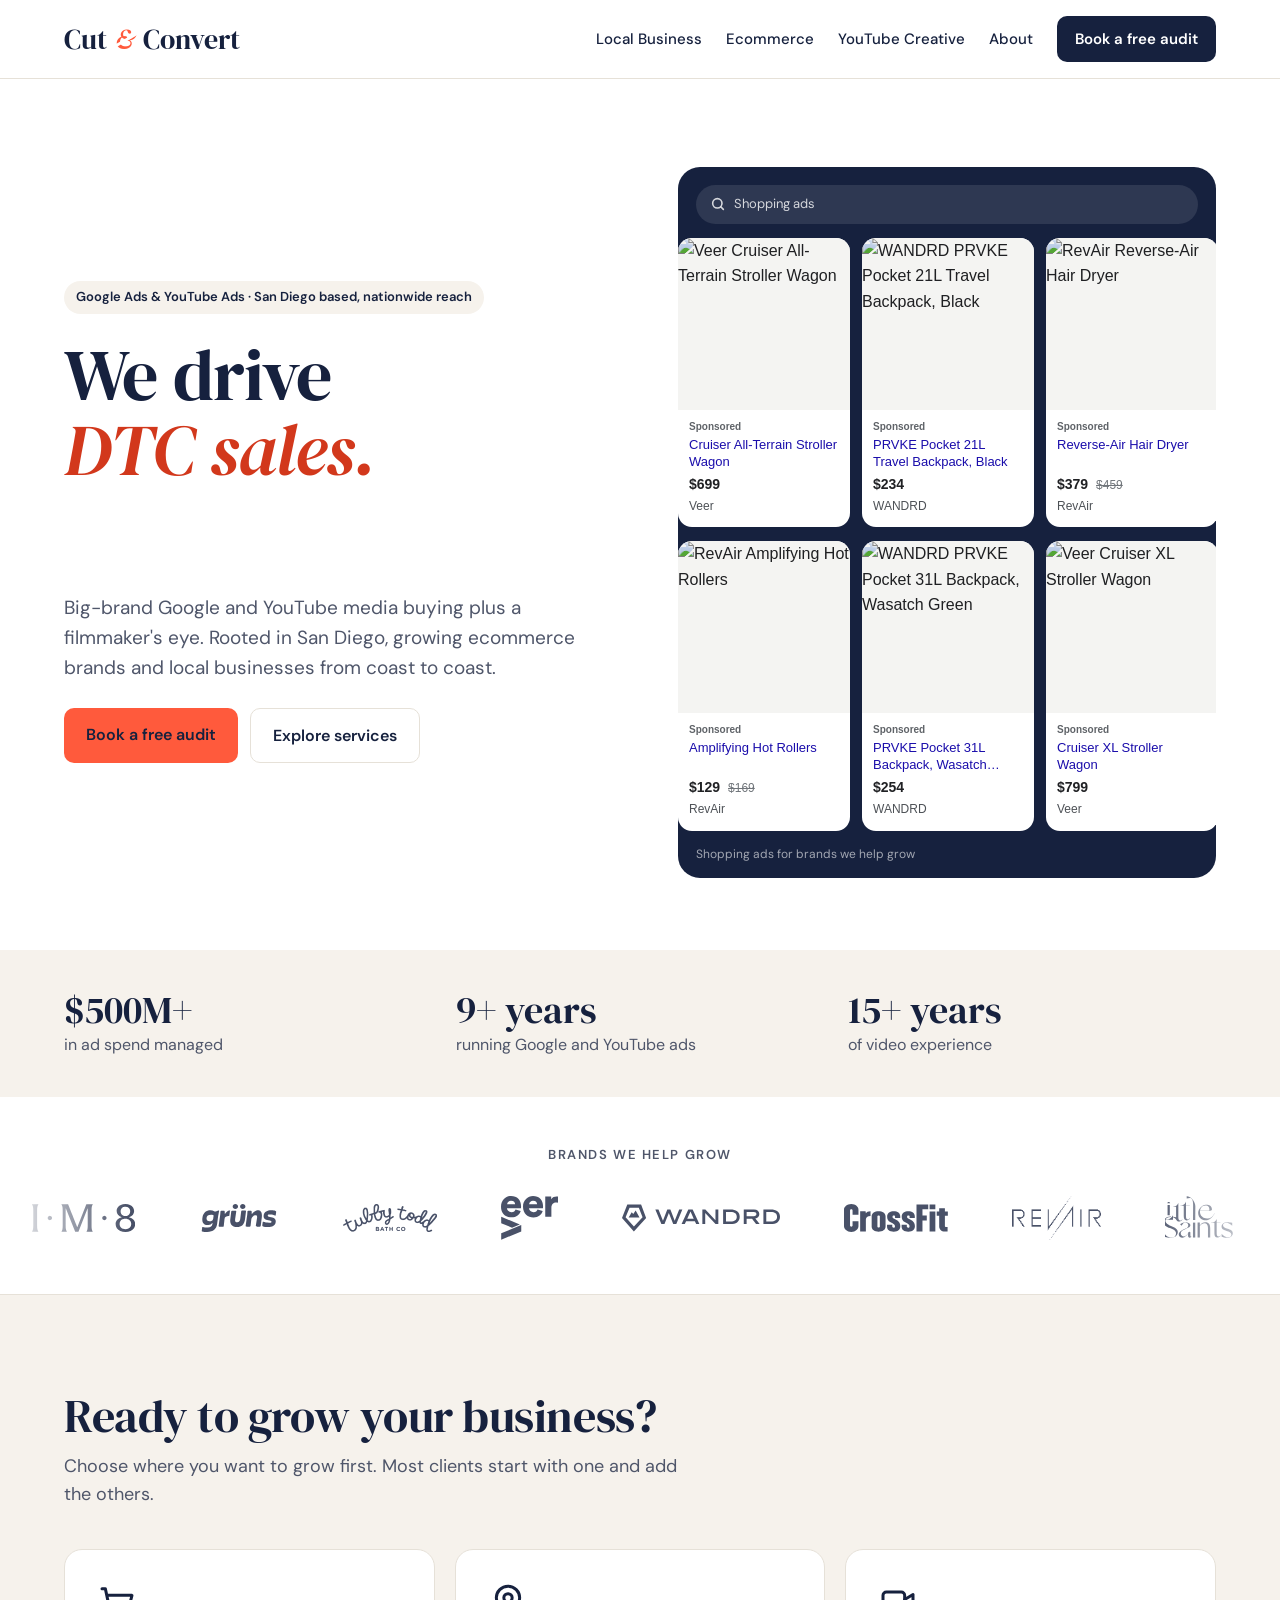
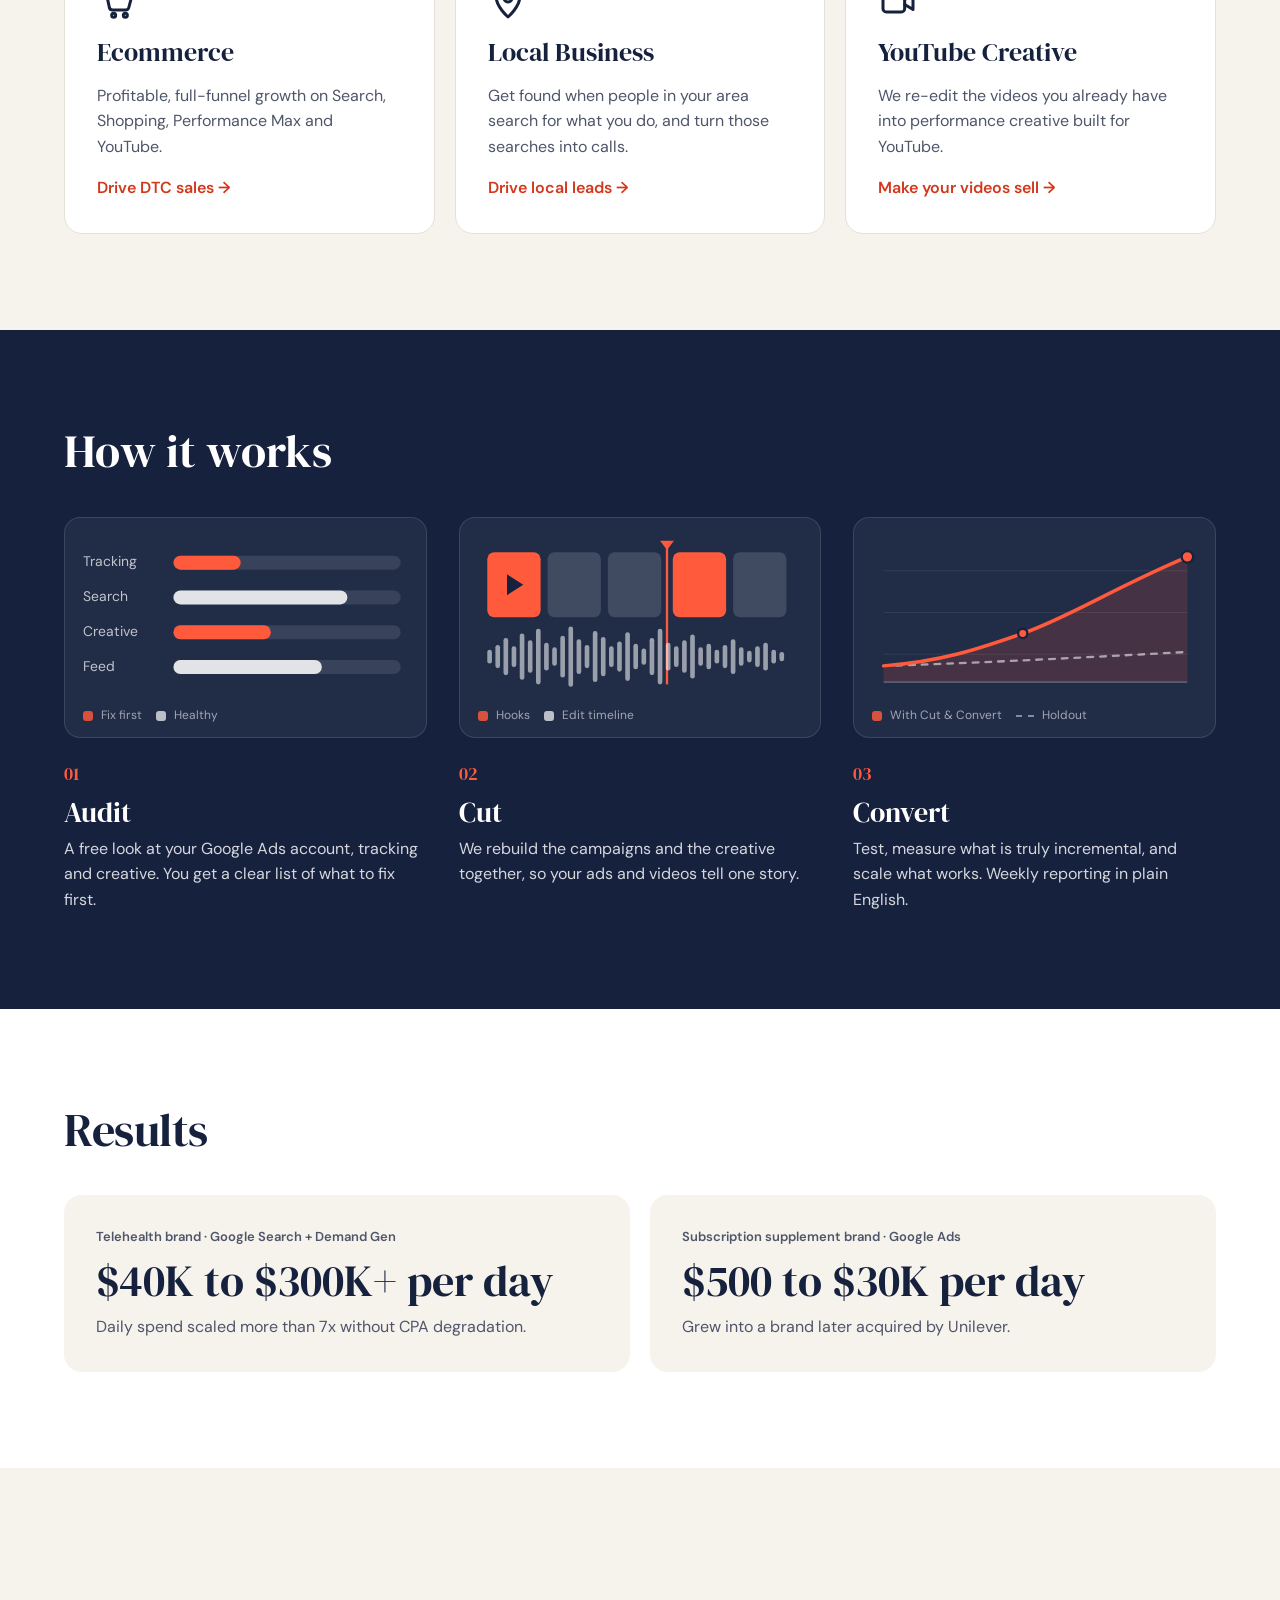
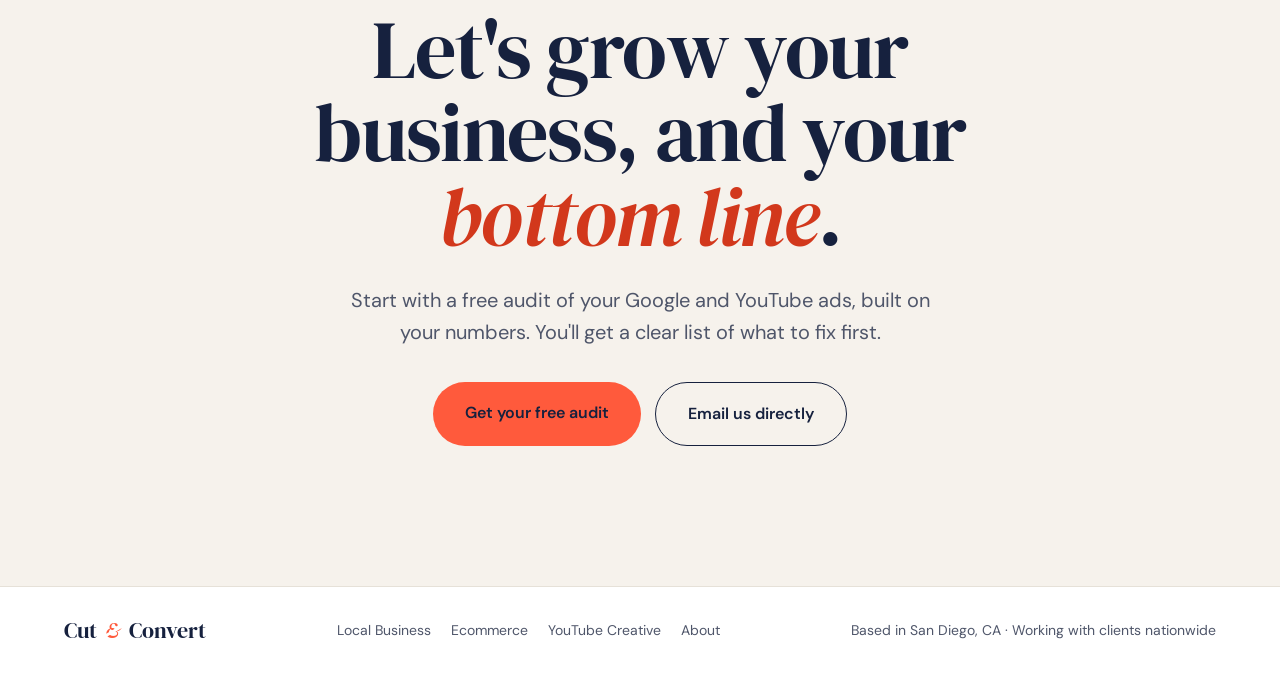
==== index.html @ 027f3c9b "Homepage: remove $300K/day stat Co-Authored-By: Claude Opus 5.5 <noreply@anthropic.com> Claude-Sessi" ====
<!doctype html>
<html lang="en">
<head>
  <meta charset="utf-8">
  <meta name="viewport" content="width=device-width, initial-scale=1">
  <title>Cut &amp; Convert | Google Ads &amp; YouTube Ads Agency in San Diego</title>
  <meta name="description" content="Cut & Convert is a San Diego Google Ads and YouTube Ads agency driving DTC sales, local leads and performance creative.">
  <meta name="robots" content="noindex">
  <link rel="icon" href="/favicon.svg" type="image/svg+xml">
  <link rel="preconnect" href="https://fonts.googleapis.com">
  <link rel="preconnect" href="https://fonts.gstatic.com" crossorigin>
  <link href="https://fonts.googleapis.com/css2?family=DM+Serif+Display:ital@0;1&family=DM+Sans:wght@400;500;600&display=swap" rel="stylesheet">
  <link rel="stylesheet" href="/style.css?v=4cd408ea">
</head>
<body>
<header class="site-header">
  <div class="wrap">
    <a class="logo" href="/" aria-label="Cut &amp; Convert home"><span>Cut</span><span class="amp">&amp;</span><span>Convert</span></a>
    <nav class="nav" aria-label="Main">
      <a href="/local/">Local Business</a>
      <a href="/ecommerce/">Ecommerce</a>
      <a href="/youtube-creative/">YouTube Creative</a>
      <a href="/about/">About</a>
      <a class="btn btn-ink" href="/contact/">Book a free audit</a>
    </nav>
  </div>
</header>

<main>

  <section class="hero">
    <div class="wrap">
      <div class="hero-copy">
        <span class="pill">Google Ads &amp; YouTube Ads · San Diego based, nationwide reach</span>
        <h1 class="rotator-head">
          <span class="sr-only">We drive DTC sales, leads and performance creative.</span>
          <span aria-hidden="true">We drive</span>
          <span class="rotator" aria-hidden="true">
            <span class="rotator-word is-active">DTC sales.</span>
            <span class="rotator-word">leads.</span>
            <span class="rotator-word">performance creative.</span>
          </span>
        </h1>
        <p class="lede">Big-brand Google and YouTube media buying plus a filmmaker's eye. Rooted in San Diego, growing ecommerce brands and local businesses from coast to coast.</p>
        <div class="actions">
          <a class="btn btn-coral" href="/contact/">Book a free audit</a>
          <a class="btn btn-outline" href="#paths">Explore services</a>
        </div>
      </div>
      <div class="hero-ads" role="region" aria-label="Google Shopping ads for brands we help grow"><div class="ad-search" aria-hidden="true"><svg viewBox="0 0 24 24" width="16" height="16" fill="none" stroke="currentColor" stroke-width="2.4" stroke-linecap="round"><circle cx="11" cy="11" r="7"/><path d="M20 20l-3.5-3.5"/></svg><span>Shopping ads</span></div><ul class="ad-row ad-row-a"><li class="ad-card"><div class="ad-img"><img src="https://cdn.shopify.com/s/files/1/0697/9574/2010/files/Cruiser_1e0b29c3-755e-4d2a-90e7-289d2004d7c7.jpg?v=1740848615&width=360" alt="Veer Cruiser All-Terrain Stroller Wagon" width="180" height="180" loading="eager" decoding="async"></div><div class="ad-body"><p class="ad-spon">Sponsored</p><p class="ad-title">Cruiser All-Terrain Stroller Wagon</p><p class="ad-price">$699 </p><p class="ad-store">Veer</p></div></li><li class="ad-card"><div class="ad-img"><img src="https://cdn.shopify.com/s/files/1/0255/0218/7600/files/PRVKE21POCKET-BLACK-ANGLED-OW.jpg?v=1773177138&width=360" alt="WANDRD PRVKE Pocket 21L Travel Backpack, Black" width="180" height="180" loading="eager" decoding="async"></div><div class="ad-body"><p class="ad-spon">Sponsored</p><p class="ad-title">PRVKE Pocket 21L Travel Backpack, Black</p><p class="ad-price">$234 </p><p class="ad-store">WANDRD</p></div></li><li class="ad-card"><div class="ad-img"><img src="https://cdn.shopify.com/s/files/1/2439/0067/files/BlackFridayBundle-Device2.png?v=1774969799&width=360" alt="RevAir Reverse-Air Hair Dryer" width="180" height="180" loading="eager" decoding="async"></div><div class="ad-body"><p class="ad-spon">Sponsored</p><p class="ad-title">Reverse-Air Hair Dryer</p><p class="ad-price">$379 <s class="ad-was">$459</s></p><p class="ad-store">RevAir</p></div></li><li class="ad-card"><div class="ad-img"><img src="https://cdn.shopify.com/s/files/1/0697/9574/2010/files/Cruiser_City_XL_2246.jpg?v=1717784921&width=360" alt="Veer Cruiser City XL Stroller Wagon" width="180" height="180" loading="eager" decoding="async"></div><div class="ad-body"><p class="ad-spon">Sponsored</p><p class="ad-title">Cruiser City XL Stroller Wagon</p><p class="ad-price">$799 </p><p class="ad-store">Veer</p></div></li><li class="ad-card"><div class="ad-img"><img src="https://cdn.shopify.com/s/files/1/0255/0218/7600/files/PRVKE15LV4-AegeanBlue-Angled.png?v=1752615447&width=360" alt="WANDRD PRVKE 15L Backpack, Aegean Blue" width="180" height="180" loading="eager" decoding="async"></div><div class="ad-body"><p class="ad-spon">Sponsored</p><p class="ad-title">PRVKE 15L Backpack, Aegean Blue</p><p class="ad-price">$279 </p><p class="ad-store">WANDRD</p></div></li><li aria-hidden="true" class="ad-card"><div class="ad-img"><img src="https://cdn.shopify.com/s/files/1/0697/9574/2010/files/Cruiser_1e0b29c3-755e-4d2a-90e7-289d2004d7c7.jpg?v=1740848615&width=360" alt="" width="180" height="180" loading="lazy" decoding="async"></div><div class="ad-body"><p class="ad-spon">Sponsored</p><p class="ad-title">Cruiser All-Terrain Stroller Wagon</p><p class="ad-price">$699 </p><p class="ad-store">Veer</p></div></li><li aria-hidden="true" class="ad-card"><div class="ad-img"><img src="https://cdn.shopify.com/s/files/1/0255/0218/7600/files/PRVKE21POCKET-BLACK-ANGLED-OW.jpg?v=1773177138&width=360" alt="" width="180" height="180" loading="lazy" decoding="async"></div><div class="ad-body"><p class="ad-spon">Sponsored</p><p class="ad-title">PRVKE Pocket 21L Travel Backpack, Black</p><p class="ad-price">$234 </p><p class="ad-store">WANDRD</p></div></li><li aria-hidden="true" class="ad-card"><div class="ad-img"><img src="https://cdn.shopify.com/s/files/1/2439/0067/files/BlackFridayBundle-Device2.png?v=1774969799&width=360" alt="" width="180" height="180" loading="lazy" decoding="async"></div><div class="ad-body"><p class="ad-spon">Sponsored</p><p class="ad-title">Reverse-Air Hair Dryer</p><p class="ad-price">$379 <s class="ad-was">$459</s></p><p class="ad-store">RevAir</p></div></li><li aria-hidden="true" class="ad-card"><div class="ad-img"><img src="https://cdn.shopify.com/s/files/1/0697/9574/2010/files/Cruiser_City_XL_2246.jpg?v=1717784921&width=360" alt="" width="180" height="180" loading="lazy" decoding="async"></div><div class="ad-body"><p class="ad-spon">Sponsored</p><p class="ad-title">Cruiser City XL Stroller Wagon</p><p class="ad-price">$799 </p><p class="ad-store">Veer</p></div></li><li aria-hidden="true" class="ad-card"><div class="ad-img"><img src="https://cdn.shopify.com/s/files/1/0255/0218/7600/files/PRVKE15LV4-AegeanBlue-Angled.png?v=1752615447&width=360" alt="" width="180" height="180" loading="lazy" decoding="async"></div><div class="ad-body"><p class="ad-spon">Sponsored</p><p class="ad-title">PRVKE 15L Backpack, Aegean Blue</p><p class="ad-price">$279 </p><p class="ad-store">WANDRD</p></div></li></ul><ul class="ad-row ad-row-b"><li class="ad-card"><div class="ad-img"><img src="https://cdn.shopify.com/s/files/1/2439/0067/files/6_4119b6e9-1eea-4ade-9df2-e9f029678848.png?v=1779303757&width=360" alt="RevAir Amplifying Hot Rollers" width="180" height="180" loading="eager" decoding="async"></div><div class="ad-body"><p class="ad-spon">Sponsored</p><p class="ad-title">Amplifying Hot Rollers</p><p class="ad-price">$129 <s class="ad-was">$169</s></p><p class="ad-store">RevAir</p></div></li><li class="ad-card"><div class="ad-img"><img src="https://cdn.shopify.com/s/files/1/0255/0218/7600/files/PRVKE31POCKET-WASATCHGREEN-ANGLED-OW.jpg?v=1773177274&width=360" alt="WANDRD PRVKE Pocket 31L Backpack, Wasatch Green" width="180" height="180" loading="eager" decoding="async"></div><div class="ad-body"><p class="ad-spon">Sponsored</p><p class="ad-title">PRVKE Pocket 31L Backpack, Wasatch Green</p><p class="ad-price">$254 </p><p class="ad-store">WANDRD</p></div></li><li class="ad-card"><div class="ad-img"><img src="https://cdn.shopify.com/s/files/1/0697/9574/2010/files/CruiserXL_57369fd6-3ec2-4ff6-a6fc-3ae3005a0dd7.jpg?v=1717784759&width=360" alt="Veer Cruiser XL Stroller Wagon" width="180" height="180" loading="eager" decoding="async"></div><div class="ad-body"><p class="ad-spon">Sponsored</p><p class="ad-title">Cruiser XL Stroller Wagon</p><p class="ad-price">$799 </p><p class="ad-store">Veer</p></div></li><li class="ad-card"><div class="ad-img"><img src="https://cdn.shopify.com/s/files/1/2439/0067/files/Model_L165_2.png?v=1791926537&width=360" alt="RevAir Smooth XL Styler" width="180" height="180" loading="eager" decoding="async"></div><div class="ad-body"><p class="ad-spon">Sponsored</p><p class="ad-title">Smooth XL Styler</p><p class="ad-price">$99 <s class="ad-was">$129</s></p><p class="ad-store">RevAir</p></div></li><li aria-hidden="true" class="ad-card"><div class="ad-img"><img src="https://cdn.shopify.com/s/files/1/2439/0067/files/6_4119b6e9-1eea-4ade-9df2-e9f029678848.png?v=1779303757&width=360" alt="" width="180" height="180" loading="lazy" decoding="async"></div><div class="ad-body"><p class="ad-spon">Sponsored</p><p class="ad-title">Amplifying Hot Rollers</p><p class="ad-price">$129 <s class="ad-was">$169</s></p><p class="ad-store">RevAir</p></div></li><li aria-hidden="true" class="ad-card"><div class="ad-img"><img src="https://cdn.shopify.com/s/files/1/0255/0218/7600/files/PRVKE31POCKET-WASATCHGREEN-ANGLED-OW.jpg?v=1773177274&width=360" alt="" width="180" height="180" loading="lazy" decoding="async"></div><div class="ad-body"><p class="ad-spon">Sponsored</p><p class="ad-title">PRVKE Pocket 31L Backpack, Wasatch Green</p><p class="ad-price">$254 </p><p class="ad-store">WANDRD</p></div></li><li aria-hidden="true" class="ad-card"><div class="ad-img"><img src="https://cdn.shopify.com/s/files/1/0697/9574/2010/files/CruiserXL_57369fd6-3ec2-4ff6-a6fc-3ae3005a0dd7.jpg?v=1717784759&width=360" alt="" width="180" height="180" loading="lazy" decoding="async"></div><div class="ad-body"><p class="ad-spon">Sponsored</p><p class="ad-title">Cruiser XL Stroller Wagon</p><p class="ad-price">$799 </p><p class="ad-store">Veer</p></div></li><li aria-hidden="true" class="ad-card"><div class="ad-img"><img src="https://cdn.shopify.com/s/files/1/2439/0067/files/Model_L165_2.png?v=1791926537&width=360" alt="" width="180" height="180" loading="lazy" decoding="async"></div><div class="ad-body"><p class="ad-spon">Sponsored</p><p class="ad-title">Smooth XL Styler</p><p class="ad-price">$99 <s class="ad-was">$129</s></p><p class="ad-store">RevAir</p></div></li></ul><p class="ad-caption">Shopping ads for brands we help grow</p></div>
    </div>
  </section>

  <section class="proof" aria-label="Experience">
    <div class="wrap">
      <div><p class="stat">$500M+</p><p class="muted">in ad spend managed</p></div>
      <div><p class="stat">9+ years</p><p class="muted">running Google and YouTube ads</p></div>
      <div><p class="stat">15+ years</p><p class="muted">of video experience</p></div>
    </div>
  </section>

  <section class="brands" aria-labelledby="brands-title">
    <div class="wrap">
      <p class="eyebrow" id="brands-title">Brands we help grow</p>
      <div class="marquee">
        <ul class="logo-track">
        <li><img src="/logos/im8.svg" alt="IM8 Health" width="118" height="32"></li>
        <li><img src="/logos/gruns.svg" alt="Grüns" width="91" height="32"></li>
        <li><img src="/logos/tubbytodd.png" alt="Tubby Todd" width="107" height="32"></li>
        <li class="tall"><img src="/logos/veer.svg" alt="Veer" width="57" height="44"></li>
        <li><img src="/logos/wandrd.svg" alt="WANDRD" width="160" height="28"></li>
        <li><img src="/logos/crossfit.svg" alt="CrossFit" width="111" height="30"></li>
        <li class="tall"><img src="/logos/revair.png" alt="RevAir" width="90" height="44"></li>
        <li class="tall"><img src="/logos/littlesaints.svg" alt="Little Saints" width="68" height="44"></li>
        <li><img src="/logos/comfrt.png" alt="Comfrt" width="104" height="28"></li>
        <li><img src="/logos/raw.svg" alt="RAW Nutrition" width="99" height="22"></li>
      
        <li aria-hidden="true"><img src="/logos/im8.svg" alt="" width="118" height="32"></li>
        <li aria-hidden="true"><img src="/logos/gruns.svg" alt="" width="91" height="32"></li>
        <li aria-hidden="true"><img src="/logos/tubbytodd.png" alt="" width="107" height="32"></li>
        <li aria-hidden="true" class="tall"><img src="/logos/veer.svg" alt="" width="57" height="44"></li>
        <li aria-hidden="true"><img src="/logos/wandrd.svg" alt="" width="160" height="28"></li>
        <li aria-hidden="true"><img src="/logos/crossfit.svg" alt="" width="111" height="30"></li>
        <li aria-hidden="true" class="tall"><img src="/logos/revair.png" alt="" width="90" height="44"></li>
        <li aria-hidden="true" class="tall"><img src="/logos/littlesaints.svg" alt="" width="68" height="44"></li>
        <li aria-hidden="true"><img src="/logos/comfrt.png" alt="" width="104" height="28"></li>
        <li aria-hidden="true"><img src="/logos/raw.svg" alt="" width="99" height="22"></li>
      
        </ul>
      </div>
    </div>
  </section>

  <section class="section tinted" id="paths">
    <div class="wrap">
      <div class="section-head">
        <h2>Ready to grow your business?</h2>
        <p>Choose where you want to grow first. Most clients start with one and add the others.</p>
      </div>
      <div class="cards">

        <a class="card card-link" href="/ecommerce/">
          <svg class="icon" viewBox="0 0 24 24" fill="none" stroke="currentColor" stroke-width="1.8" stroke-linecap="round" stroke-linejoin="round" aria-hidden="true"><path d="M3 4h2l2.4 11.2a2 2 0 0 0 2 1.6h7.7a2 2 0 0 0 2-1.5L21 8H6.2"/><circle cx="10" cy="20" r="1.2"/><circle cx="17" cy="20" r="1.2"/></svg>
          <h3>Ecommerce</h3>
          <p class="muted">Profitable, full-funnel growth on Search, Shopping, Performance Max and YouTube.</p>
          <span class="more">Drive DTC sales →</span>
        </a>

        <a class="card card-link" href="/local/">
          <svg class="icon" viewBox="0 0 24 24" fill="none" stroke="currentColor" stroke-width="1.8" stroke-linecap="round" stroke-linejoin="round" aria-hidden="true"><path d="M12 21s-7-6.2-7-11.5A7 7 0 0 1 19 9.5C19 14.8 12 21 12 21z"/><circle cx="12" cy="9.5" r="2.5"/></svg>
          <h3>Local Business</h3>
          <p class="muted">Get found when people in your area search for what you do, and turn those searches into calls.</p>
          <span class="more">Drive local leads →</span>
        </a>

        <a class="card card-link" href="/youtube-creative/">
          <svg class="icon" viewBox="0 0 24 24" fill="none" stroke="currentColor" stroke-width="1.8" stroke-linecap="round" stroke-linejoin="round" aria-hidden="true"><rect x="3" y="6" width="13" height="12" rx="2"/><path d="M16 10.5 21 7.5v9l-5-3"/></svg>
          <h3>YouTube Creative</h3>
          <p class="muted">We re-edit the videos you already have into performance creative built for YouTube.</p>
          <span class="more">Make your videos sell →</span>
        </a>

      </div>
    </div>
  </section>

  <section class="section how how-viz">
    <div class="wrap">
      <h2>How it works</h2>
      <div class="steps">
        <div class="step"><div class="step-viz" aria-hidden="true">
            <svg viewBox="0 0 280 140" class="viz">
              <g class="viz-labels">
                <text x="0" y="26">Tracking</text><text x="0" y="56">Search</text><text x="0" y="86">Creative</text><text x="0" y="116">Feed</text>
              </g>
              <g class="viz-track"><rect x="78" y="17" width="196" height="12" rx="6"/><rect x="78" y="47" width="196" height="12" rx="6"/><rect x="78" y="77" width="196" height="12" rx="6"/><rect x="78" y="107" width="196" height="12" rx="6"/></g>
              <rect class="viz-bar is-flag" x="78" y="17" width="58" height="12" rx="6"/>
              <rect class="viz-bar" x="78" y="47" width="150" height="12" rx="6" style="transition-delay:.12s"/>
              <rect class="viz-bar is-flag" x="78" y="77" width="84" height="12" rx="6" style="transition-delay:.24s"/>
              <rect class="viz-bar" x="78" y="107" width="128" height="12" rx="6" style="transition-delay:.36s"/>
            </svg>
            <p class="viz-key"><span class="key-dot is-flag"></span>Fix first <span class="key-dot"></span>Healthy</p>
          </div><span class="num">01</span><h3>Audit</h3><p>A free look at your Google Ads account, tracking and creative. You get a clear list of what to fix first.</p></div>
        <div class="step"><div class="step-viz" aria-hidden="true">
            <svg viewBox="0 0 280 140" class="viz">
              <rect class="viz-frame is-hook" x="8" y="14" width="46" height="56" rx="6"/>
              <rect class="viz-frame" x="60" y="14" width="46" height="56" rx="6"/>
              <rect class="viz-frame" x="112" y="14" width="46" height="56" rx="6"/>
              <rect class="viz-frame is-hook" x="168" y="14" width="46" height="56" rx="6"/>
              <rect class="viz-frame" x="220" y="14" width="46" height="56" rx="6"/>
              <path class="viz-play" d="M25 33 L39 42 L25 51 Z"/>
              <line class="viz-cut" x1="163" y1="6" x2="163" y2="128"/>
              <path class="viz-cut-head" d="M157 4 h12 l-6 8 z"/>
              <rect class="viz-wave" x="8" y="98" width="4" height="12" rx="2" style="transition-delay:0.00s"/><rect class="viz-wave" x="15" y="94" width="4" height="20" rx="2" style="transition-delay:0.02s"/><rect class="viz-wave" x="22" y="88" width="4" height="32" rx="2" style="transition-delay:0.04s"/><rect class="viz-wave" x="29" y="95" width="4" height="18" rx="2" style="transition-delay:0.06s"/><rect class="viz-wave" x="36" y="84" width="4" height="40" rx="2" style="transition-delay:0.08s"/><rect class="viz-wave" x="43" y="90" width="4" height="28" rx="2" style="transition-delay:0.10s"/><rect class="viz-wave" x="50" y="80" width="4" height="48" rx="2" style="transition-delay:0.12s"/><rect class="viz-wave" x="57" y="92" width="4" height="24" rx="2" style="transition-delay:0.14s"/><rect class="viz-wave" x="64" y="96" width="4" height="16" rx="2" style="transition-delay:0.16s"/><rect class="viz-wave" x="71" y="86" width="4" height="36" rx="2" style="transition-delay:0.18s"/><rect class="viz-wave" x="78" y="78" width="4" height="52" rx="2" style="transition-delay:0.20s"/><rect class="viz-wave" x="85" y="89" width="4" height="30" rx="2" style="transition-delay:0.22s"/><rect class="viz-wave" x="92" y="94" width="4" height="20" rx="2" style="transition-delay:0.24s"/><rect class="viz-wave" x="99" y="82" width="4" height="44" rx="2" style="transition-delay:0.26s"/><rect class="viz-wave" x="106" y="87" width="4" height="34" rx="2" style="transition-delay:0.28s"/><rect class="viz-wave" x="113" y="95" width="4" height="18" rx="2" style="transition-delay:0.30s"/><rect class="viz-wave" x="120" y="91" width="4" height="26" rx="2" style="transition-delay:0.32s"/><rect class="viz-wave" x="127" y="83" width="4" height="42" rx="2" style="transition-delay:0.34s"/><rect class="viz-wave" x="134" y="93" width="4" height="22" rx="2" style="transition-delay:0.36s"/><rect class="viz-wave" x="141" y="97" width="4" height="14" rx="2" style="transition-delay:0.38s"/><rect class="viz-wave" x="148" y="88" width="4" height="32" rx="2" style="transition-delay:0.40s"/><rect class="viz-wave" x="155" y="80" width="4" height="48" rx="2" style="transition-delay:0.42s"/><rect class="viz-wave" x="162" y="92" width="4" height="24" rx="2" style="transition-delay:0.44s"/><rect class="viz-wave" x="169" y="95" width="4" height="18" rx="2" style="transition-delay:0.46s"/><rect class="viz-wave" x="176" y="90" width="4" height="28" rx="2" style="transition-delay:0.48s"/><rect class="viz-wave" x="183" y="85" width="4" height="38" rx="2" style="transition-delay:0.50s"/><rect class="viz-wave" x="190" y="96" width="4" height="16" rx="2" style="transition-delay:0.52s"/><rect class="viz-wave" x="197" y="93" width="4" height="22" rx="2" style="transition-delay:0.54s"/><rect class="viz-wave" x="204" y="98" width="4" height="12" rx="2" style="transition-delay:0.56s"/><rect class="viz-wave" x="211" y="94" width="4" height="20" rx="2" style="transition-delay:0.58s"/><rect class="viz-wave" x="218" y="89" width="4" height="30" rx="2" style="transition-delay:0.60s"/><rect class="viz-wave" x="225" y="96" width="4" height="16" rx="2" style="transition-delay:0.62s"/><rect class="viz-wave" x="232" y="99" width="4" height="10" rx="2" style="transition-delay:0.64s"/><rect class="viz-wave" x="239" y="95" width="4" height="18" rx="2" style="transition-delay:0.66s"/><rect class="viz-wave" x="246" y="92" width="4" height="24" rx="2" style="transition-delay:0.68s"/><rect class="viz-wave" x="253" y="98" width="4" height="12" rx="2" style="transition-delay:0.70s"/><rect class="viz-wave" x="260" y="100" width="4" height="8" rx="2" style="transition-delay:0.72s"/>
            </svg>
            <p class="viz-key"><span class="key-dot is-flag"></span>Hooks <span class="key-dot"></span>Edit timeline</p>
          </div><span class="num">02</span><h3>Cut</h3><p>We rebuild the campaigns and the creative together, so your ads and videos tell one story.</p></div>
        <div class="step"><div class="step-viz" aria-hidden="true">
            <svg viewBox="0 0 280 140" class="viz">
              <g class="viz-grid"><line x1="10" y1="30" x2="272" y2="30"/><line x1="10" y1="66" x2="272" y2="66"/><line x1="10" y1="102" x2="272" y2="102"/></g>
              <path class="viz-area" d="M10 112 C60 108 90 98 130 84 S210 44 272 18 L272 126 L10 126 Z"/>
              <path class="viz-line is-control" d="M10 112 C80 110 160 106 272 100"/>
              <path class="viz-line" d="M10 112 C60 108 90 98 130 84 S210 44 272 18"/>
              <circle class="viz-dot" cx="130" cy="84" r="4"/>
              <circle class="viz-dot" cx="272" cy="18" r="5"/>
              <line class="viz-axis" x1="10" y1="126" x2="272" y2="126"/>
            </svg>
            <p class="viz-key"><span class="key-dot is-flag"></span>With Cut &amp; Convert <span class="key-line"></span>Holdout</p>
          </div><span class="num">03</span><h3>Convert</h3><p>Test, measure what is truly incremental, and scale what works. Weekly reporting in plain English.</p></div>
      </div>
    </div>
  </section>

  <section class="section results" id="work">
    <div class="wrap">
      <div class="section-head"><h2>Results</h2></div>
      <div class="cards">
        <div class="result">
          <span class="label">Telehealth brand · Google Search + Demand Gen</span>
          <p class="big">$40K to $300K+ per day</p>
          <p class="muted">Daily spend scaled more than 7x without CPA degradation.</p>
        </div>
        <div class="result">
          <span class="label">Subscription supplement brand · Google Ads</span>
          <p class="big">$500 to $30K per day</p>
          <p class="muted">Grew into a brand later acquired by Unilever.</p>
        </div>
      </div>
    </div>
  </section>


  <section class="cta-big tinted" id="contact">
    <div class="wrap">
      <h2>Let's grow your business, and your <em>bottom line</em>.</h2>
      <p>Start with a free audit of your Google and YouTube ads, built on your numbers. You'll get a clear list of what to fix first.</p>
      <div class="cta-actions">
        <a class="btn btn-coral btn-lg" href="/contact/">Get your free audit</a>
        <a class="btn btn-outline btn-lg" href="mailto:shaunmalinao@gmail.com?subject=Free%20audit%20request">Email us directly</a>
      </div>
    </div>
  </section>

</main>

<footer class="site-footer">
  <div class="wrap">
    <a class="logo" href="/" aria-label="Cut &amp; Convert home"><span>Cut</span><span class="amp">&amp;</span><span>Convert</span></a>
    <nav class="footer-nav" aria-label="Footer">
      <a href="/local/">Local Business</a>
      <a href="/ecommerce/">Ecommerce</a>
      <a href="/youtube-creative/">YouTube Creative</a>
      <a href="/about/">About</a>
    </nav>
    <span>Based in San Diego, CA · Working with clients nationwide</span>
  </div>
</footer>

<script>
(function () {
  var root = document.documentElement;
  var box = document.querySelector('.how-viz');
  if (!box || !('IntersectionObserver' in window)) return;
  root.classList.add('viz-anim');
  var io = new IntersectionObserver(function (es) {
    es.forEach(function (e) { if (e.isIntersecting) { box.classList.add('in-view'); io.disconnect(); } });
  }, { threshold: 0.3 });
  io.observe(box);
})();
</script>
<script>
(function () {
  var words = document.querySelectorAll('.rotator-word');
  if (!words.length) return;
  var i = 0;
  setInterval(function () {
    words[i].classList.remove('is-active');
    words[i].classList.add('is-leaving');
    var prev = words[i];
    setTimeout(function () { prev.classList.remove('is-leaving'); }, 600);
    i = (i + 1) % words.length;
    words[i].classList.add('is-active');
  }, 2600);
})();
</script>
</body>
</html>
---- style.css ----
:root {
  --ink: #16213E;
  --muted: #4F566A;
  --coral: #FF5A3C;
  --coral-text: #D2381C;
  --sand: #F6F2EC;
  --line: #E6E1D8;
  --white: #FFFFFF;
  --serif: 'DM Serif Display', Georgia, serif;
  --sans: 'DM Sans', system-ui, -apple-system, sans-serif;
  --wrap: 1200px;
}

* { box-sizing: border-box; }
html { scroll-behavior: smooth; }
body {
  margin: 0;
  background: var(--white);
  color: var(--ink);
  font-family: var(--sans);
  font-size: 16px;
  line-height: 1.6;
  -webkit-font-smoothing: antialiased;
}
img { max-width: 100%; display: block; }
a { color: inherit; }
h1, h2, h3 { font-family: var(--serif); font-weight: 400; margin: 0; line-height: 1.1; }
p { margin: 0; }

.wrap { max-width: var(--wrap); margin: 0 auto; padding: 0 24px; }
.muted { color: var(--muted); }

/* Logo: italic coral ampersand with a diagonal "cut" through it */
.logo {
  display: inline-flex; align-items: baseline; gap: 8px;
  font-family: var(--serif); font-size: 28px; line-height: 1;
  color: var(--ink); text-decoration: none;
}
.amp { position: relative; display: inline-block; color: var(--coral); font-style: italic; }
.amp::after {
  content: ""; position: absolute; left: -4px; right: -4px; top: 50%;
  height: 3px; background: var(--cut-bg, var(--white)); transform: rotate(-30deg);
}

/* Buttons */
.btn {
  display: inline-block; text-decoration: none; font-weight: 600;
  padding: 14px 22px; border-radius: 10px; transition: transform .15s ease, opacity .15s ease;
}
.btn:hover { transform: translateY(-1px); }
.btn-coral { background: var(--coral); color: var(--ink); }
.btn-ink { background: var(--ink); color: var(--white); }
.btn-outline { border: 1px solid var(--line); }

/* Header */
.site-header { border-bottom: 1px solid var(--line); background: var(--white); position: sticky; top: 0; z-index: 10; }
.site-header .wrap { display: flex; flex-wrap: wrap; align-items: center; justify-content: space-between; gap: 16px; padding-top: 16px; padding-bottom: 16px; }
.nav { display: flex; flex-wrap: wrap; align-items: center; gap: 24px; font-size: 15px; font-weight: 500; }
.nav a { text-decoration: none; }
.nav a:not(.btn):hover { color: var(--coral-text); }
.nav .btn { padding: 11px 18px; }

/* Hero */
.hero .wrap { display: flex; flex-wrap: wrap; align-items: center; gap: 56px; padding-top: 88px; padding-bottom: 72px; }
.hero-copy { flex: 1 1 460px; min-width: 0; display: flex; flex-direction: column; gap: 24px; }
.pill { align-self: flex-start; font-size: 13px; font-weight: 600; padding: 6px 12px; border-radius: 999px; background: var(--sand); }
.hero h1 { font-size: clamp(42px, 6vw, 72px); letter-spacing: -0.015em; line-height: 1.04; }
.hero .lede { font-size: 19px; color: var(--muted); max-width: 34rem; }
.actions { display: flex; flex-wrap: wrap; gap: 12px; }
.hero-art {
  --cut-bg: var(--ink);
  flex: 1 1 400px; min-width: 0; aspect-ratio: 16 / 11; border-radius: 22px; background: var(--ink);
  display: flex; align-items: center; justify-content: center; overflow: hidden;
}
.hero-art .amp { font-family: var(--serif); font-size: clamp(160px, 22vw, 260px); line-height: 1; transform: translateY(8%); }
.hero-art .amp::after { height: 14px; left: -24px; right: -24px; }

/* Proof bar */
.proof { background: var(--sand); }
.proof .wrap { display: grid; grid-template-columns: repeat(auto-fit, minmax(220px, 1fr)); gap: 24px; padding-top: 40px; padding-bottom: 40px; }
.stat { font-family: var(--serif); font-size: 38px; line-height: 1.1; }

/* Brands I've worked on */
.brands { border-bottom: 1px solid var(--line); }
.brands .wrap { padding-top: 48px; padding-bottom: 52px; display: flex; flex-direction: column; align-items: center; gap: 28px; }
.brands .wrap { max-width: none; padding-left: 0; padding-right: 0; }
.marquee {
  width: 100%; overflow: hidden;
  -webkit-mask-image: linear-gradient(to right, transparent, #000 10%, #000 90%, transparent);
          mask-image: linear-gradient(to right, transparent, #000 10%, #000 90%, transparent);
}
.logo-track {
  list-style: none; margin: 0; padding: 0;
  display: flex; align-items: center; width: max-content;
  animation: logo-slide 40s linear infinite;
}
.marquee:hover .logo-track { animation-play-state: paused; }
.logo-track li { display: flex; align-items: center; height: 48px; padding: 0 32px; flex-shrink: 0; }
.logo-track img { height: 28px; width: auto; max-width: none; opacity: .78; transition: opacity .2s ease; }
.logo-track li.tall img { height: 44px; }
.logo-track img:hover { opacity: 1; }
@keyframes logo-slide {
  from { transform: translateX(-50%); }
  to   { transform: translateX(0); }
}
@media (max-width: 700px) {
  .logo-track li { padding: 0 22px; }
  .logo-track img { height: 22px; }
  .logo-track li.tall img { height: 36px; }
  .logo-track { animation-duration: 30s; }
}
@media (prefers-reduced-motion: reduce) {
  .logo-track { animation: none; flex-wrap: wrap; justify-content: center; width: auto; }
  .logo-track li[aria-hidden="true"] { display: none; }
}

/* Sections */
.section { padding: 96px 0; }
.section-head { display: flex; flex-direction: column; gap: 10px; max-width: 40rem; margin-bottom: 40px; }
.section-head h2, .about h2, .cta h2 { font-size: clamp(32px, 4vw, 46px); letter-spacing: -0.01em; }
.section-head p { font-size: 18px; color: var(--muted); }

.cards { display: grid; grid-template-columns: repeat(auto-fit, minmax(280px, 1fr)); gap: 20px; }
.card {
  border: 1px solid var(--line); border-radius: 18px; padding: 32px;
  display: flex; flex-direction: column; gap: 16px; background: var(--white);
  scroll-margin-top: 100px;
}
.card h3 { font-size: 28px; }
.card ul { margin: 0; padding-left: 20px; display: flex; flex-direction: column; gap: 6px; }
.card .more { margin-top: auto; font-weight: 600; color: var(--coral-text); text-decoration: none; }
.card .more:hover { text-decoration: underline; }
.icon { width: 40px; height: 40px; }

/* How it works */
.how { background: var(--ink); color: var(--white); }
.how h2 { font-size: clamp(32px, 4vw, 46px); margin-bottom: 40px; }
.steps { display: grid; grid-template-columns: repeat(auto-fit, minmax(240px, 1fr)); gap: 32px; }
.step { display: flex; flex-direction: column; gap: 8px; }
.step .num { font-family: var(--serif); font-size: 18px; color: var(--coral); }
.step h3 { font-size: 28px; }
.step p { opacity: .82; }

/* Results */
.results .cards { grid-template-columns: repeat(auto-fit, minmax(300px, 1fr)); }
.result { background: var(--sand); border-radius: 18px; padding: 32px; display: flex; flex-direction: column; gap: 10px; }
.result .label { font-size: 13px; font-weight: 600; color: var(--muted); }
.result .big { font-family: var(--serif); font-size: clamp(34px, 4vw, 44px); line-height: 1.05; }

/* About */
.about { background: var(--sand); }
.about .wrap { display: flex; flex-wrap: wrap; align-items: center; gap: 56px; }
.about img { flex: 1 1 300px; min-width: 0; max-width: 420px; aspect-ratio: 4 / 5; object-fit: cover; border-radius: 20px; }
.about-copy { flex: 999 1 420px; min-width: 0; display: flex; flex-direction: column; gap: 16px; scroll-margin-top: 100px; }
.about-copy p { font-size: 18px; color: var(--muted); }
.eyebrow { font-size: 13px; font-weight: 600; letter-spacing: .12em; text-transform: uppercase; color: var(--muted); }

/* CTA */
.cta-box {
  background: var(--coral); border-radius: 24px; padding: clamp(32px, 6vw, 64px);
  display: flex; flex-wrap: wrap; align-items: center; justify-content: space-between; gap: 24px;
}
.cta-box > div { flex: 1 1 360px; min-width: 0; display: flex; flex-direction: column; gap: 8px; }
.cta-box p { font-size: 17px; }

/* Footer */
.site-footer { border-top: 1px solid var(--line); }
.site-footer .wrap { display: flex; flex-wrap: wrap; justify-content: space-between; align-items: center; gap: 16px; padding-top: 32px; padding-bottom: 32px; font-size: 14px; color: var(--muted); }
.site-footer .logo { font-size: 22px; }

/* ---------- Multi-page additions ---------- */
.sr-only { position: absolute; width: 1px; height: 1px; padding: 0; margin: -1px; overflow: hidden; clip: rect(0,0,0,0); white-space: nowrap; border: 0; }
.nav a[aria-current="page"] { color: var(--coral-text); }

/* Rotating hero word */
.rotator-head { display: flex; flex-direction: column; }
.rotator { display: grid; color: var(--coral-text); font-style: italic; overflow: hidden; padding-bottom: .08em; }
.rotator-word {
  grid-area: 1 / 1; opacity: 0; transform: translateY(40%);
  transition: opacity .5s ease, transform .5s ease;
}
.rotator-word.is-active { opacity: 1; transform: translateY(0); }
.rotator-word.is-leaving { opacity: 0; transform: translateY(-40%); }
@media (prefers-reduced-motion: reduce) {
  .rotator-word { transition: opacity .3s ease; transform: none !important; }
}

/* Sub-page hero */
.page-hero { background: var(--sand); }
.page-hero .wrap { padding-top: 80px; padding-bottom: 80px; display: flex; flex-direction: column; gap: 22px; align-items: flex-start; }
.page-hero .pill { background: var(--white); }
.page-hero h1 { font-size: clamp(40px, 5.6vw, 66px); letter-spacing: -0.015em; line-height: 1.05; max-width: 15ch; }
.page-hero .lede { font-size: 19px; color: var(--muted); max-width: 40rem; }

.tinted { background: var(--sand); }
.narrow { max-width: 820px; }

/* Two-column split */
.split { display: flex; flex-wrap: wrap; gap: 48px; align-items: center; }
.split > * { flex: 1 1 400px; min-width: 0; }
.split-copy { display: flex; flex-direction: column; gap: 16px; }
.split-copy h2 { font-size: clamp(30px, 3.6vw, 42px); }
.split-copy p { font-size: 17px; }

/* Card grid variants */
.cards-2 { grid-template-columns: repeat(auto-fit, minmax(300px, 1fr)); }
.cards-3 { grid-template-columns: repeat(auto-fit, minmax(260px, 1fr)); }
.card h3 { font-size: 26px; }
.card .num, .feature .num { font-family: var(--serif); font-size: 18px; color: var(--coral-text); }
.card a { color: var(--coral-text); }
.card-link { text-decoration: none; color: inherit; transition: transform .15s ease, box-shadow .15s ease; }
.card-link:hover { transform: translateY(-2px); box-shadow: 0 10px 30px rgba(22,33,62,.08); }

/* Search chips */
.search-chips { list-style: none; margin: 0; padding: 0; display: flex; flex-wrap: wrap; gap: 10px; }
.search-chips li {
  display: inline-flex; align-items: center; gap: 8px;
  background: var(--white); border: 1px solid var(--line); border-radius: 999px;
  padding: 10px 16px; font-size: 15px; box-shadow: 0 2px 8px rgba(22,33,62,.04);
}
.search-chips li::before {
  content: ""; width: 14px; height: 14px; flex-shrink: 0;
  background: no-repeat center / contain url("data:image/svg+xml,%3Csvg xmlns='http://www.w3.org/2000/svg' viewBox='0 0 24 24' fill='none' stroke='%234F566A' stroke-width='2.4' stroke-linecap='round'%3E%3Ccircle cx='11' cy='11' r='7'/%3E%3Cpath d='M20 20l-3.5-3.5'/%3E%3C/svg%3E");
}

/* Numbered feature list */
.feature-list { display: grid; grid-template-columns: repeat(auto-fit, minmax(260px, 1fr)); gap: 32px 40px; }
.feature { display: flex; gap: 16px; align-items: flex-start; }
.feature h3 { font-size: 24px; margin-bottom: 6px; }

.steps-4 { grid-template-columns: repeat(auto-fit, minmax(220px, 1fr)); }

/* Toolbox tiles */
.tiles { display: grid; grid-template-columns: repeat(auto-fit, minmax(240px, 1fr)); gap: 16px; }
.tile { border: 1px solid var(--line); border-radius: 16px; padding: 24px; background: var(--white); display: flex; flex-direction: column; gap: 8px; }
.tile h3 { font-size: 22px; }

/* Compare columns */
.compare { display: grid; grid-template-columns: repeat(auto-fit, minmax(280px, 1fr)); gap: 20px; }
.compare-col { border: 1px solid var(--line); border-radius: 18px; padding: 32px; display: flex; flex-direction: column; gap: 16px; }
.compare-col h3 { font-size: 28px; }
.compare-col.is-good { background: var(--ink); color: var(--white); border-color: var(--ink); }
.check-list, .x-list { list-style: none; margin: 0; padding: 0; display: flex; flex-direction: column; gap: 10px; }
.check-list li, .x-list li { position: relative; padding-left: 30px; }
.check-list li::before, .x-list li::before { position: absolute; left: 0; top: 0; font-weight: 600; }
.check-list li::before { content: "✓"; color: var(--coral); }
.x-list li::before { content: "×"; color: var(--muted); font-size: 20px; line-height: 1.2; }
.x-list li { color: var(--muted); }

/* 9:16 to 16:9 demo */
.ratio-demo { display: flex; align-items: center; justify-content: center; gap: 20px; padding: 32px; background: var(--sand); border-radius: 20px; min-height: 320px; }
.ratio-arrow { width: 48px; color: var(--coral-text); flex-shrink: 0; }
.frame { border-radius: 12px; display: flex; align-items: center; justify-content: center; font-family: var(--serif); color: var(--white); background: var(--ink); }
.frame-tall { width: 120px; aspect-ratio: 9 / 16; font-size: 22px; }
.frame-wide { width: 260px; aspect-ratio: 16 / 9; font-size: 26px; background: linear-gradient(90deg, #22305a 0 22%, var(--ink) 22% 78%, #22305a 78% 100%); }
@media (max-width: 520px) {
  .ratio-demo { gap: 12px; padding: 20px; }
  .frame-tall { width: 70px; font-size: 16px; }
  .frame-wide { width: 150px; font-size: 18px; }
  .ratio-arrow { width: 32px; }
}

/* FAQ */
.faq { display: flex; flex-direction: column; border-top: 1px solid var(--line); }
.faq details { border-bottom: 1px solid var(--line); padding: 20px 0; }
.faq summary { cursor: pointer; font-family: var(--serif); font-size: 24px; list-style: none; display: flex; justify-content: space-between; gap: 16px; }
.faq summary::-webkit-details-marker { display: none; }
.faq summary::after { content: "+"; color: var(--coral-text); font-family: var(--sans); font-size: 26px; line-height: 1; }
.faq details[open] summary::after { content: "−"; }
.faq details p { margin-top: 12px; font-size: 17px; }

/* Footer nav */
.footer-nav { display: flex; flex-wrap: wrap; gap: 20px; }
.footer-nav a { text-decoration: none; }
.footer-nav a:hover { color: var(--coral-text); }

@media (max-width: 700px) {
  .page-hero .wrap { padding-top: 56px; padding-bottom: 56px; }
  .nav { gap: 14px 18px; font-size: 14px; }
  .hero .wrap { padding-top: 48px; gap: 40px; }
  .section { padding: 64px 0; }
}

/* About page */
.about-hero { flex-direction: row !important; flex-wrap: wrap; align-items: center !important; gap: 48px !important; }
.about-hero .split-copy { flex: 999 1 420px; min-width: 0; gap: 22px; }
.about-hero img { flex: 1 1 280px; min-width: 0; max-width: 380px; aspect-ratio: 4 / 5; object-fit: cover; border-radius: 20px; }
.prose { display: flex; flex-direction: column; gap: 18px; }
.prose h2 { font-size: clamp(32px, 4vw, 46px); margin-bottom: 6px; }
.prose p { font-size: 18px; color: var(--muted); }

/* Contact page */
.contact-wrap { flex-direction: row !important; flex-wrap: wrap; align-items: flex-start !important; gap: 48px !important; }
.contact-intro { flex: 1 1 360px; min-width: 0; gap: 22px; }
.contact-intro .check-list { font-size: 17px; }
.lead-form {
  flex: 1 1 460px; min-width: 0; background: var(--white); border: 1px solid var(--line);
  border-radius: 20px; padding: clamp(24px, 4vw, 40px); display: flex; flex-direction: column; gap: 18px;
  box-shadow: 0 12px 40px rgba(22,33,62,.06);
}
.field-row { display: grid; grid-template-columns: repeat(auto-fit, minmax(200px, 1fr)); gap: 18px; }
.field { display: flex; flex-direction: column; gap: 6px; border: 0; padding: 0; margin: 0; min-width: 0; }
.field label, .field legend { font-size: 14px; font-weight: 600; padding: 0; margin-bottom: 6px; }
.optional { font-weight: 400; color: var(--muted); }
.lead-form input[type=text], .lead-form input[type=email], .lead-form input[type=tel], .lead-form select, .lead-form textarea {
  font: inherit; color: var(--ink); background: var(--white);
  border: 1px solid #CFC8BC; border-radius: 10px; padding: 12px 14px; width: 100%; min-height: 48px;
}
.lead-form textarea { resize: vertical; }
.lead-form input:focus, .lead-form select:focus, .lead-form textarea:focus { outline: 2px solid var(--coral); outline-offset: 1px; border-color: var(--coral); }
.lead-form [aria-invalid="true"] { border-color: var(--coral-text); }
.choice-row { display: grid; grid-template-columns: repeat(auto-fit, minmax(150px, 1fr)); gap: 10px; }
.lead-form .choice {
  position: relative; display: flex; align-items: center; gap: 10px;
  margin: 0; padding: 12px 14px; min-height: 48px;
  border: 1px solid #CFC8BC; border-radius: 12px; background: var(--white);
  font-size: 15px; font-weight: 500; cursor: pointer; transition: border-color .15s ease, background .15s ease;
}
.lead-form .choice:hover { border-color: var(--ink); }
.choice input { position: absolute; opacity: 0; width: 1px; height: 1px; margin: 0; }
.choice-box {
  flex-shrink: 0; width: 20px; height: 20px; border-radius: 6px; border: 1.5px solid #A9A194; background: var(--white);
  display: inline-flex; align-items: center; justify-content: center; transition: background .15s ease, border-color .15s ease;
}
.choice-box::after {
  content: ""; width: 10px; height: 6px; border-left: 2px solid var(--white); border-bottom: 2px solid var(--white);
  transform: rotate(-45deg) translate(1px, -1px); opacity: 0;
}
.lead-form .choice:has(input:checked) { border-color: var(--ink); background: var(--sand); }
.choice input:checked + .choice-box { background: var(--ink); border-color: var(--ink); }
.choice input:checked + .choice-box::after { opacity: 1; }
.choice input:focus-visible + .choice-box { outline: 2px solid var(--coral); outline-offset: 2px; }
.hp { position: absolute; left: -9999px; width: 1px; height: 1px; overflow: hidden; }
.btn-block { width: 100%; text-align: center; border: 0; font: inherit; font-weight: 600; cursor: pointer; padding: 16px 22px; }
.form-note { font-size: 14px; text-align: center; }
.form-note a { color: var(--coral-text); }
.form-error { background: #FDECE8; color: #8A2412; border-radius: 10px; padding: 12px 14px; font-size: 15px; }

/* How it works: illustrative charts */
.step-viz {
  background: rgba(255,255,255,.05); border: 1px solid rgba(255,255,255,.12);
  border-radius: 16px; padding: 18px 18px 12px; margin-bottom: 14px;
}
.viz { width: 100%; height: auto; display: block; overflow: visible; }
.viz text { font-family: var(--sans); font-size: 12px; fill: rgba(255,255,255,.72); }
.viz-track rect { fill: rgba(255,255,255,.1); }
.viz-bar { fill: rgba(255,255,255,.85); transform-box: fill-box; transform-origin: left center; transition: transform .9s cubic-bezier(.2,.7,.2,1); }
.viz-bar.is-flag, .viz-frame.is-hook { fill: var(--coral); }
.viz-frame { fill: rgba(255,255,255,.14); }
.viz-play { fill: var(--ink); }
.viz-cut { stroke: var(--coral); stroke-width: 2; }
.viz-cut-head { fill: var(--coral); }
.viz-wave { fill: rgba(255,255,255,.55); transform-box: fill-box; transform-origin: center; transition: transform .6s ease; }
.viz-grid line { stroke: rgba(255,255,255,.08); }
.viz-axis { stroke: rgba(255,255,255,.3); }
.viz-area { fill: rgba(255,90,60,.16); transition: opacity 1s ease .6s; }
.viz-line { fill: none; stroke: var(--coral); stroke-width: 3; stroke-linecap: round; stroke-dasharray: 400; stroke-dashoffset: 0; transition: stroke-dashoffset 1.6s ease; }
.viz-line.is-control { stroke: rgba(255,255,255,.55); stroke-width: 2; stroke-dasharray: 5 6; transition: none; }
.viz-dot { fill: var(--coral); stroke: var(--ink); stroke-width: 2; transition: opacity .4s ease 1.4s; }
.viz-key { display: flex; align-items: center; gap: 8px; font-size: 12px; color: rgba(255,255,255,.7); margin-top: 8px; flex-wrap: wrap; }
.key-dot { width: 10px; height: 10px; border-radius: 3px; background: rgba(255,255,255,.85); margin-left: 6px; }
.key-dot:first-child { margin-left: 0; }
.key-dot.is-flag { background: var(--coral); }
.key-line { width: 18px; border-top: 2px dashed rgba(255,255,255,.55); margin-left: 6px; }

/* Animate in when scrolled into view (only when JS is running) */
.viz-anim .how-viz:not(.in-view) .viz-bar { transform: scaleX(0); }
.viz-anim .how-viz:not(.in-view) .viz-wave { transform: scaleY(.15); }
.viz-anim .how-viz:not(.in-view) .viz-line:not(.is-control) { stroke-dashoffset: 400; }
.viz-anim .how-viz:not(.in-view) .viz-area,
.viz-anim .how-viz:not(.in-view) .viz-dot { opacity: 0; }
@media (prefers-reduced-motion: reduce) {
  .viz-bar, .viz-wave, .viz-line, .viz-area, .viz-dot { transition: none !important; }
}

/* Big closing CTA */
.cta-big { border-top: 1px solid var(--line); background: var(--white); }
.cta-big .wrap { padding-top: clamp(80px, 11vw, 140px); padding-bottom: clamp(80px, 11vw, 140px); display: flex; flex-direction: column; align-items: center; text-align: center; gap: 26px; }
.cta-big h2 { font-size: clamp(42px, 6.4vw, 82px); line-height: 1.02; letter-spacing: -0.02em; max-width: 16ch; }
.cta-big h2 em { color: var(--coral-text); }
.cta-big p { font-size: clamp(17px, 1.6vw, 20px); color: var(--muted); max-width: 38rem; }
.cta-actions { display: flex; flex-wrap: wrap; justify-content: center; gap: 14px; margin-top: 8px; }
.btn-lg { padding: 18px 32px; border-radius: 999px; font-size: 16px; }
.btn-outline.btn-lg { border-color: var(--ink); }

/* Local: ads + map pack illustration */
.serp-section .split { align-items: flex-start; }
.serp-legend { display: flex; flex-direction: column; gap: 20px; margin-top: 8px; }
.serp-legend-item { display: flex; gap: 14px; align-items: flex-start; }
.serp-legend-item h3 { font-size: 24px; margin-bottom: 4px; }
.serp-tag {
  flex-shrink: 0; width: 30px; height: 30px; border-radius: 999px; background: var(--coral); color: var(--ink);
  display: inline-flex; align-items: center; justify-content: center; font-weight: 700; font-size: 14px; font-family: var(--sans);
}
.serp-tag-float { position: absolute; top: -12px; left: -12px; box-shadow: 0 0 0 4px var(--sand); }
.serp {
  margin: 0; background: var(--sand); border-radius: 22px; padding: clamp(18px, 3vw, 28px);
  display: flex; flex-direction: column; gap: 16px; font-family: Arial, Helvetica, sans-serif; color: #202124;
}
.serp p { margin: 0; }
.serp-search {
  display: flex; align-items: center; gap: 10px; background: var(--white); border-radius: 999px;
  padding: 12px 18px; box-shadow: 0 2px 10px rgba(22,33,62,.08); font-size: 15px; color: #3c4043;
}
.serp-search svg { color: #5f6368; }
.serp-ad, .serp-pack { position: relative; background: var(--white); border-radius: 14px; box-shadow: 0 2px 12px rgba(22,33,62,.06); }
.serp-ad { padding: 16px 18px; display: flex; flex-direction: column; gap: 3px; outline: 2px solid var(--coral); outline-offset: -2px; }
.serp-sponsored { font-size: 12px; font-weight: 700; color: #202124; }
.serp-url { font-size: 13px; color: #4d5156; }
.serp-title { font-size: 18px; color: #1a0dab; }
.serp-desc { font-size: 13px; color: #4d5156; line-height: 1.5; }
.serp-ad-links { display: flex; flex-wrap: wrap; gap: 14px; margin-top: 4px; font-size: 13px; color: #1a0dab; }
.serp-pack { overflow: visible; }
.serp-map { display: block; width: 100%; height: 130px; border-radius: 14px 14px 0 0; }
.serp-pin path { fill: #8A93A6; }
.serp-pin.is-you path { fill: var(--coral-text); }
.serp-listings { list-style: none; margin: 0; padding: 0; }
.serp-listings li { display: flex; justify-content: space-between; align-items: center; gap: 12px; padding: 12px 16px; border-top: 1px solid #ECEAE5; }
.serp-listings li.is-you { background: #FFF4F1; }
.serp-listings li:last-child { border-radius: 0 0 14px 14px; }
.serp-name { font-size: 15px; color: #1a0dab; font-weight: 600; }
.serp-meta { font-size: 13px; color: #4d5156; }
.serp-stars { color: #E7711B; letter-spacing: 1px; }
.serp-stars.is-dim { color: #E7A15F; }
.serp-open { font-size: 12px; color: #188038; }
.serp-open.is-closed { color: #B3261E; }
.serp-actions { display: flex; gap: 6px; flex-shrink: 0; }
.serp-actions span { font-size: 12px; border: 1px solid #DADCE0; border-radius: 999px; padding: 5px 10px; color: #1a73e8; }
.serp-caption { font-family: var(--sans); font-size: 12px; color: var(--muted); text-align: center; }
@media (max-width: 480px) {
  .serp-actions span:last-child { display: none; }
}

/* Sub-page hero with background photo */
.page-hero.has-photo { position: relative; overflow: hidden; background: var(--ink); color: var(--white); isolation: isolate; }
.hero-photo { position: absolute; inset: 0; z-index: -2; }
.hero-photo img { width: 100%; height: 100%; object-fit: cover; object-position: 70% 55%; }
.page-hero.has-photo h1, .page-hero.has-photo .lede { text-shadow: 0 1px 18px rgba(22,33,62,.45); }
.page-hero.has-photo::before {
  content: ""; position: absolute; inset: 0; z-index: -1;
  background: linear-gradient(90deg, rgba(22,33,62,.9) 0%, rgba(22,33,62,.72) 38%, rgba(22,33,62,.25) 70%, rgba(22,33,62,.05) 100%);
}
.page-hero.has-photo .wrap { padding-top: clamp(96px, 12vw, 150px); padding-bottom: clamp(96px, 12vw, 150px); }
.page-hero.has-photo .lede { color: rgba(255,255,255,.86); }
.page-hero.has-photo .pill { background: rgba(255,255,255,.14); color: var(--white); backdrop-filter: blur(6px); }
.page-hero.has-photo .btn-outline { border-color: rgba(255,255,255,.7); color: var(--white); }
@media (max-width: 700px) {
  .page-hero.has-photo::before { background: linear-gradient(180deg, rgba(22,33,62,.62) 0%, rgba(22,33,62,.78) 45%, rgba(22,33,62,.86) 100%); }
}

/* Keep inner panels visible on sand sections */
.tinted .serp, .tinted .ratio-demo { background: var(--white); }
.tinted .serp-tag-float { box-shadow: 0 0 0 4px var(--white); }
.cta-big.tinted { background: var(--sand); border-top: 0; }
.tinted .compare-col:not(.is-good), .tinted .tile, .tinted .result { background: var(--white); }

/* Homepage hero: moving Shopping ads */
.hero-ads {
  flex: 1 1 440px; min-width: 0; position: relative; overflow: hidden;
  background: var(--ink); border-radius: 22px; padding: 18px 0 14px;
  display: flex; flex-direction: column; gap: 14px;
}
.ad-search {
  display: flex; align-items: center; gap: 8px; margin: 0 18px;
  background: rgba(255,255,255,.1); color: rgba(255,255,255,.8);
  border-radius: 999px; padding: 9px 14px; font-size: 13px;
}
.ad-row {
  list-style: none; margin: 0; padding: 0; display: flex; gap: 12px; width: max-content;
  animation: ad-slide 45s linear infinite;
}
.ad-row-b { animation-direction: reverse; animation-duration: 38s; }
.hero-ads:hover .ad-row { animation-play-state: paused; }
@keyframes ad-slide { from { transform: translateX(0); } to { transform: translateX(calc(-50% - 6px)); } }
.ad-card {
  width: 172px; flex-shrink: 0; background: var(--white); border-radius: 14px; overflow: hidden;
  display: flex; flex-direction: column; font-family: Arial, Helvetica, sans-serif; color: #202124;
}
.ad-img { aspect-ratio: 1; background: #F4F4F2; display: flex; align-items: center; justify-content: center; }
.ad-img img { width: 100%; height: 100%; object-fit: contain; mix-blend-mode: multiply; }
.ad-body { padding: 9px 11px 11px; display: flex; flex-direction: column; gap: 2px; }
.ad-body p { margin: 0; }
.ad-spon { font-size: 10px; font-weight: 700; color: #5f6368; }
.ad-title { font-size: 13px; line-height: 1.3; color: #1a0dab; display: -webkit-box; -webkit-line-clamp: 2; -webkit-box-orient: vertical; overflow: hidden; min-height: 2.6em; }
.ad-price { font-size: 14px; font-weight: 700; }
.ad-was { font-weight: 400; color: #70757a; font-size: 12px; margin-left: 4px; }
.ad-store { font-size: 12px; color: #4d5156; }
.ad-caption { margin: 0 18px; font-size: 12px; color: rgba(255,255,255,.6); }
@media (max-width: 700px) {
  .ad-card { width: 148px; }
  .ad-title { font-size: 12px; }
}
@media (prefers-reduced-motion: reduce) {
  .ad-row { animation: none; overflow-x: auto; width: auto; padding: 0 18px; }
  .ad-row li[aria-hidden="true"] { display: none; }
}
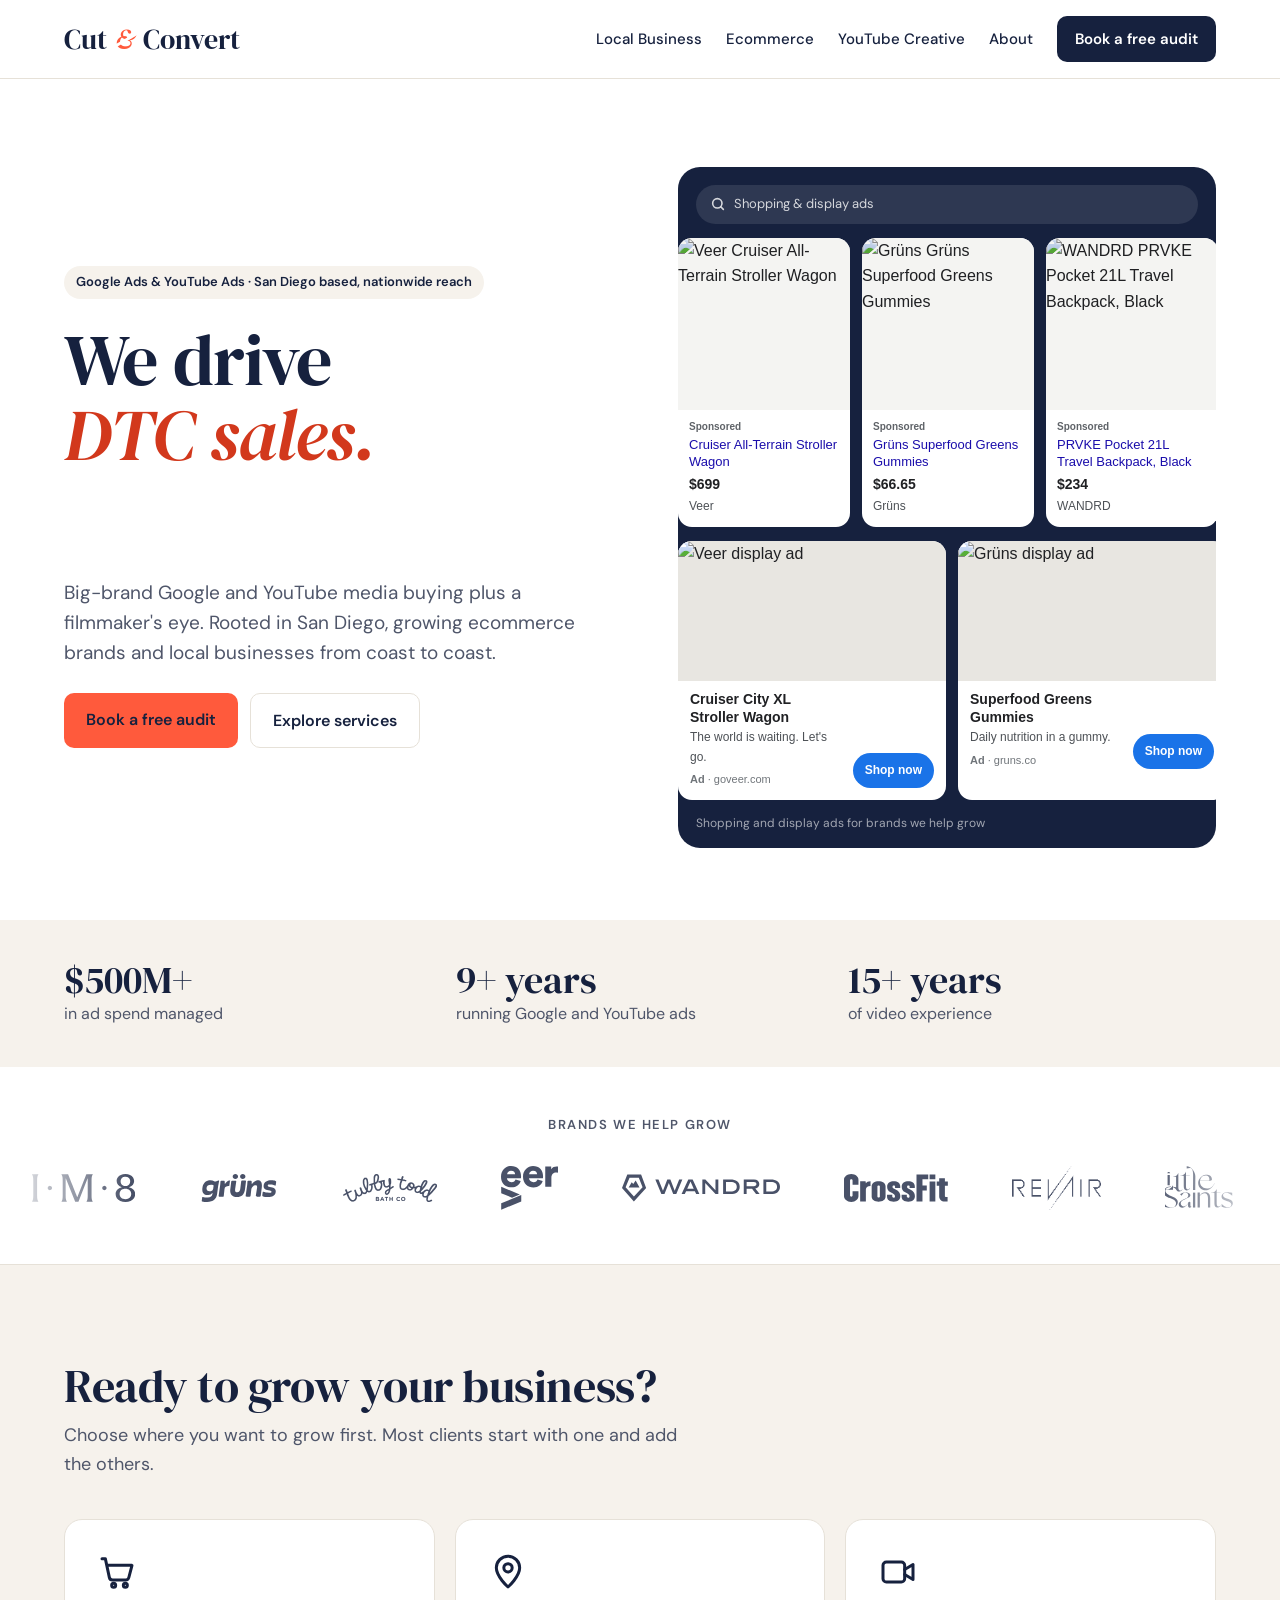
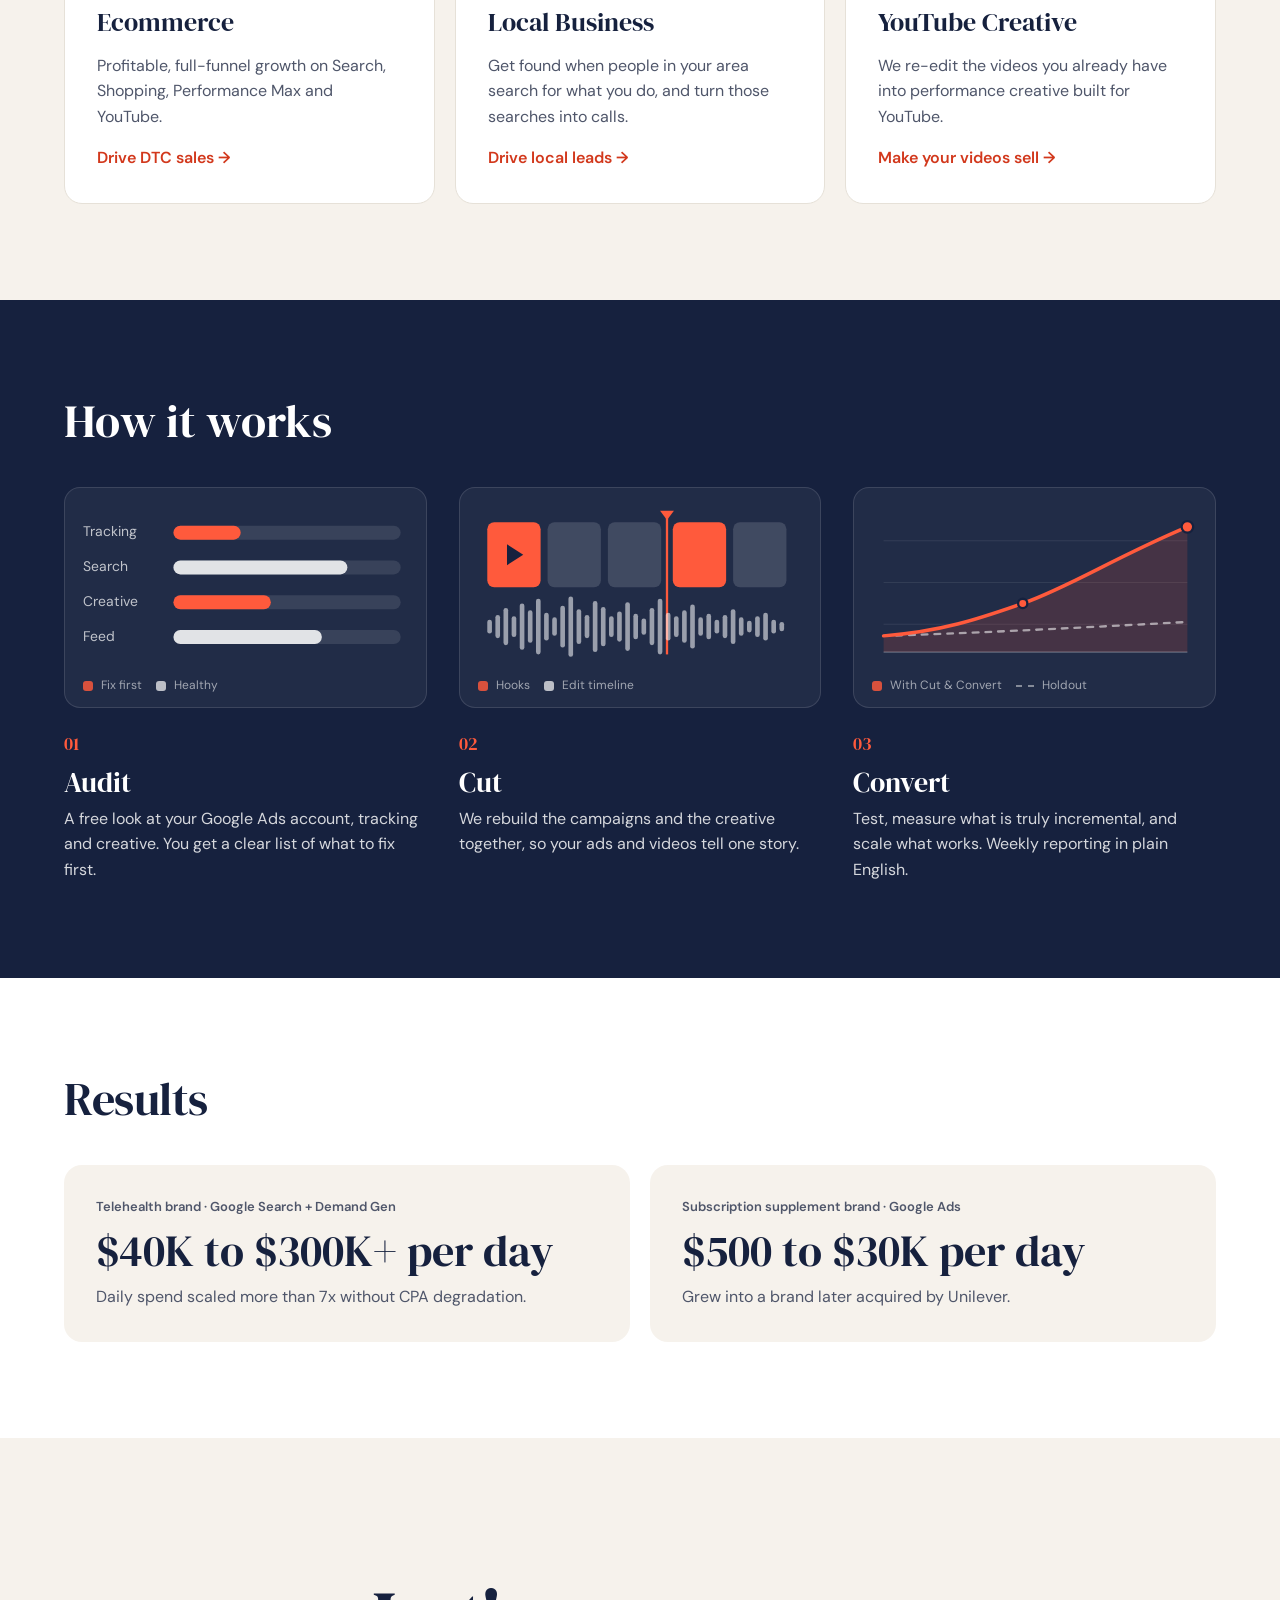
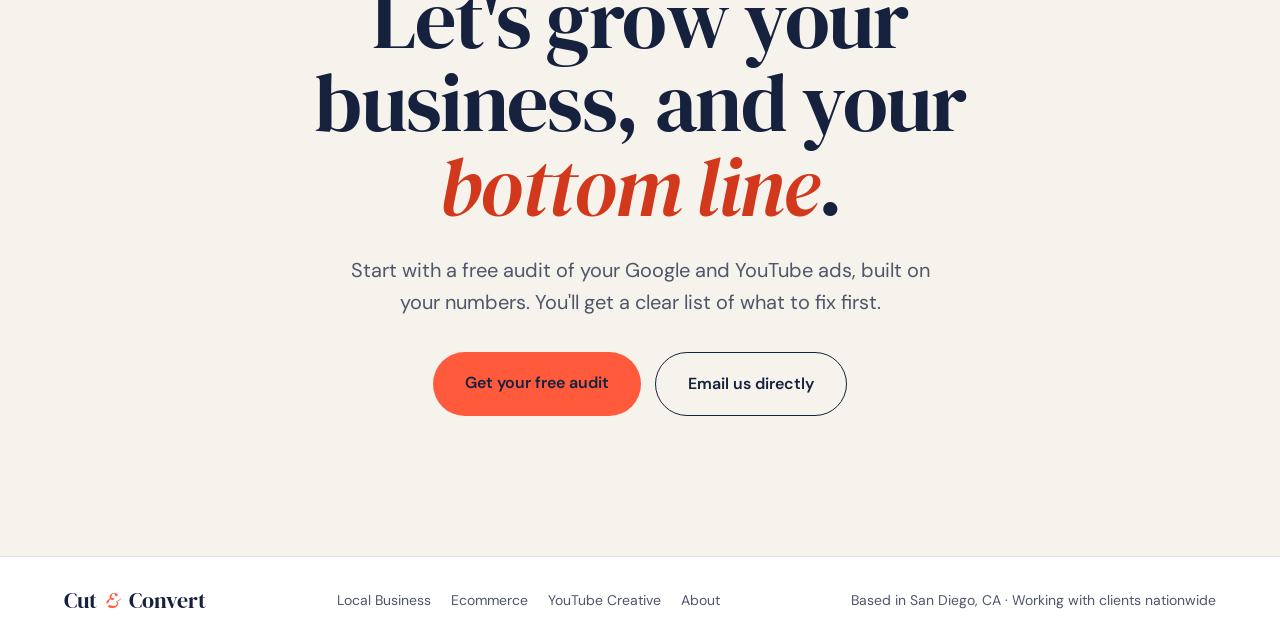
==== commit 433ca3be: "Hero ads: add Grüns + Tubby Todd shopping cards and a display ads row Co-Authored-By: Claude Opus 5." ====
--- a/index.html
+++ b/index.html
@@ -10,7 +10,7 @@
   <link rel="preconnect" href="https://fonts.googleapis.com">
   <link rel="preconnect" href="https://fonts.gstatic.com" crossorigin>
   <link href="https://fonts.googleapis.com/css2?family=DM+Serif+Display:ital@0;1&family=DM+Sans:wght@400;500;600&display=swap" rel="stylesheet">
-  <link rel="stylesheet" href="/style.css?v=4cd408ea">
+  <link rel="stylesheet" href="/style.css?v=726e8403">
 </head>
 <body>
 <header class="site-header">
@@ -47,7 +47,7 @@
           <a class="btn btn-outline" href="#paths">Explore services</a>
         </div>
       </div>
-      <div class="hero-ads" role="region" aria-label="Google Shopping ads for brands we help grow"><div class="ad-search" aria-hidden="true"><svg viewBox="0 0 24 24" width="16" height="16" fill="none" stroke="currentColor" stroke-width="2.4" stroke-linecap="round"><circle cx="11" cy="11" r="7"/><path d="M20 20l-3.5-3.5"/></svg><span>Shopping ads</span></div><ul class="ad-row ad-row-a"><li class="ad-card"><div class="ad-img"><img src="https://cdn.shopify.com/s/files/1/0697/9574/2010/files/Cruiser_1e0b29c3-755e-4d2a-90e7-289d2004d7c7.jpg?v=1740848615&width=360" alt="Veer Cruiser All-Terrain Stroller Wagon" width="180" height="180" loading="eager" decoding="async"></div><div class="ad-body"><p class="ad-spon">Sponsored</p><p class="ad-title">Cruiser All-Terrain Stroller Wagon</p><p class="ad-price">$699 </p><p class="ad-store">Veer</p></div></li><li class="ad-card"><div class="ad-img"><img src="https://cdn.shopify.com/s/files/1/0255/0218/7600/files/PRVKE21POCKET-BLACK-ANGLED-OW.jpg?v=1773177138&width=360" alt="WANDRD PRVKE Pocket 21L Travel Backpack, Black" width="180" height="180" loading="eager" decoding="async"></div><div class="ad-body"><p class="ad-spon">Sponsored</p><p class="ad-title">PRVKE Pocket 21L Travel Backpack, Black</p><p class="ad-price">$234 </p><p class="ad-store">WANDRD</p></div></li><li class="ad-card"><div class="ad-img"><img src="https://cdn.shopify.com/s/files/1/2439/0067/files/BlackFridayBundle-Device2.png?v=1774969799&width=360" alt="RevAir Reverse-Air Hair Dryer" width="180" height="180" loading="eager" decoding="async"></div><div class="ad-body"><p class="ad-spon">Sponsored</p><p class="ad-title">Reverse-Air Hair Dryer</p><p class="ad-price">$379 <s class="ad-was">$459</s></p><p class="ad-store">RevAir</p></div></li><li class="ad-card"><div class="ad-img"><img src="https://cdn.shopify.com/s/files/1/0697/9574/2010/files/Cruiser_City_XL_2246.jpg?v=1717784921&width=360" alt="Veer Cruiser City XL Stroller Wagon" width="180" height="180" loading="eager" decoding="async"></div><div class="ad-body"><p class="ad-spon">Sponsored</p><p class="ad-title">Cruiser City XL Stroller Wagon</p><p class="ad-price">$799 </p><p class="ad-store">Veer</p></div></li><li class="ad-card"><div class="ad-img"><img src="https://cdn.shopify.com/s/files/1/0255/0218/7600/files/PRVKE15LV4-AegeanBlue-Angled.png?v=1752615447&width=360" alt="WANDRD PRVKE 15L Backpack, Aegean Blue" width="180" height="180" loading="eager" decoding="async"></div><div class="ad-body"><p class="ad-spon">Sponsored</p><p class="ad-title">PRVKE 15L Backpack, Aegean Blue</p><p class="ad-price">$279 </p><p class="ad-store">WANDRD</p></div></li><li aria-hidden="true" class="ad-card"><div class="ad-img"><img src="https://cdn.shopify.com/s/files/1/0697/9574/2010/files/Cruiser_1e0b29c3-755e-4d2a-90e7-289d2004d7c7.jpg?v=1740848615&width=360" alt="" width="180" height="180" loading="lazy" decoding="async"></div><div class="ad-body"><p class="ad-spon">Sponsored</p><p class="ad-title">Cruiser All-Terrain Stroller Wagon</p><p class="ad-price">$699 </p><p class="ad-store">Veer</p></div></li><li aria-hidden="true" class="ad-card"><div class="ad-img"><img src="https://cdn.shopify.com/s/files/1/0255/0218/7600/files/PRVKE21POCKET-BLACK-ANGLED-OW.jpg?v=1773177138&width=360" alt="" width="180" height="180" loading="lazy" decoding="async"></div><div class="ad-body"><p class="ad-spon">Sponsored</p><p class="ad-title">PRVKE Pocket 21L Travel Backpack, Black</p><p class="ad-price">$234 </p><p class="ad-store">WANDRD</p></div></li><li aria-hidden="true" class="ad-card"><div class="ad-img"><img src="https://cdn.shopify.com/s/files/1/2439/0067/files/BlackFridayBundle-Device2.png?v=1774969799&width=360" alt="" width="180" height="180" loading="lazy" decoding="async"></div><div class="ad-body"><p class="ad-spon">Sponsored</p><p class="ad-title">Reverse-Air Hair Dryer</p><p class="ad-price">$379 <s class="ad-was">$459</s></p><p class="ad-store">RevAir</p></div></li><li aria-hidden="true" class="ad-card"><div class="ad-img"><img src="https://cdn.shopify.com/s/files/1/0697/9574/2010/files/Cruiser_City_XL_2246.jpg?v=1717784921&width=360" alt="" width="180" height="180" loading="lazy" decoding="async"></div><div class="ad-body"><p class="ad-spon">Sponsored</p><p class="ad-title">Cruiser City XL Stroller Wagon</p><p class="ad-price">$799 </p><p class="ad-store">Veer</p></div></li><li aria-hidden="true" class="ad-card"><div class="ad-img"><img src="https://cdn.shopify.com/s/files/1/0255/0218/7600/files/PRVKE15LV4-AegeanBlue-Angled.png?v=1752615447&width=360" alt="" width="180" height="180" loading="lazy" decoding="async"></div><div class="ad-body"><p class="ad-spon">Sponsored</p><p class="ad-title">PRVKE 15L Backpack, Aegean Blue</p><p class="ad-price">$279 </p><p class="ad-store">WANDRD</p></div></li></ul><ul class="ad-row ad-row-b"><li class="ad-card"><div class="ad-img"><img src="https://cdn.shopify.com/s/files/1/2439/0067/files/6_4119b6e9-1eea-4ade-9df2-e9f029678848.png?v=1779303757&width=360" alt="RevAir Amplifying Hot Rollers" width="180" height="180" loading="eager" decoding="async"></div><div class="ad-body"><p class="ad-spon">Sponsored</p><p class="ad-title">Amplifying Hot Rollers</p><p class="ad-price">$129 <s class="ad-was">$169</s></p><p class="ad-store">RevAir</p></div></li><li class="ad-card"><div class="ad-img"><img src="https://cdn.shopify.com/s/files/1/0255/0218/7600/files/PRVKE31POCKET-WASATCHGREEN-ANGLED-OW.jpg?v=1773177274&width=360" alt="WANDRD PRVKE Pocket 31L Backpack, Wasatch Green" width="180" height="180" loading="eager" decoding="async"></div><div class="ad-body"><p class="ad-spon">Sponsored</p><p class="ad-title">PRVKE Pocket 31L Backpack, Wasatch Green</p><p class="ad-price">$254 </p><p class="ad-store">WANDRD</p></div></li><li class="ad-card"><div class="ad-img"><img src="https://cdn.shopify.com/s/files/1/0697/9574/2010/files/CruiserXL_57369fd6-3ec2-4ff6-a6fc-3ae3005a0dd7.jpg?v=1717784759&width=360" alt="Veer Cruiser XL Stroller Wagon" width="180" height="180" loading="eager" decoding="async"></div><div class="ad-body"><p class="ad-spon">Sponsored</p><p class="ad-title">Cruiser XL Stroller Wagon</p><p class="ad-price">$799 </p><p class="ad-store">Veer</p></div></li><li class="ad-card"><div class="ad-img"><img src="https://cdn.shopify.com/s/files/1/2439/0067/files/Model_L165_2.png?v=1791926537&width=360" alt="RevAir Smooth XL Styler" width="180" height="180" loading="eager" decoding="async"></div><div class="ad-body"><p class="ad-spon">Sponsored</p><p class="ad-title">Smooth XL Styler</p><p class="ad-price">$99 <s class="ad-was">$129</s></p><p class="ad-store">RevAir</p></div></li><li aria-hidden="true" class="ad-card"><div class="ad-img"><img src="https://cdn.shopify.com/s/files/1/2439/0067/files/6_4119b6e9-1eea-4ade-9df2-e9f029678848.png?v=1779303757&width=360" alt="" width="180" height="180" loading="lazy" decoding="async"></div><div class="ad-body"><p class="ad-spon">Sponsored</p><p class="ad-title">Amplifying Hot Rollers</p><p class="ad-price">$129 <s class="ad-was">$169</s></p><p class="ad-store">RevAir</p></div></li><li aria-hidden="true" class="ad-card"><div class="ad-img"><img src="https://cdn.shopify.com/s/files/1/0255/0218/7600/files/PRVKE31POCKET-WASATCHGREEN-ANGLED-OW.jpg?v=1773177274&width=360" alt="" width="180" height="180" loading="lazy" decoding="async"></div><div class="ad-body"><p class="ad-spon">Sponsored</p><p class="ad-title">PRVKE Pocket 31L Backpack, Wasatch Green</p><p class="ad-price">$254 </p><p class="ad-store">WANDRD</p></div></li><li aria-hidden="true" class="ad-card"><div class="ad-img"><img src="https://cdn.shopify.com/s/files/1/0697/9574/2010/files/CruiserXL_57369fd6-3ec2-4ff6-a6fc-3ae3005a0dd7.jpg?v=1717784759&width=360" alt="" width="180" height="180" loading="lazy" decoding="async"></div><div class="ad-body"><p class="ad-spon">Sponsored</p><p class="ad-title">Cruiser XL Stroller Wagon</p><p class="ad-price">$799 </p><p class="ad-store">Veer</p></div></li><li aria-hidden="true" class="ad-card"><div class="ad-img"><img src="https://cdn.shopify.com/s/files/1/2439/0067/files/Model_L165_2.png?v=1791926537&width=360" alt="" width="180" height="180" loading="lazy" decoding="async"></div><div class="ad-body"><p class="ad-spon">Sponsored</p><p class="ad-title">Smooth XL Styler</p><p class="ad-price">$99 <s class="ad-was">$129</s></p><p class="ad-store">RevAir</p></div></li></ul><p class="ad-caption">Shopping ads for brands we help grow</p></div>
+      <div class="hero-ads" role="region" aria-label="Google Shopping and display ads for brands we help grow"><div class="ad-search" aria-hidden="true"><svg viewBox="0 0 24 24" width="16" height="16" fill="none" stroke="currentColor" stroke-width="2.4" stroke-linecap="round"><circle cx="11" cy="11" r="7"/><path d="M20 20l-3.5-3.5"/></svg><span>Shopping &amp; display ads</span></div><ul class="ad-row ad-row-a"><li class="ad-card"><div class="ad-img"><img src="https://cdn.shopify.com/s/files/1/0697/9574/2010/files/Cruiser_1e0b29c3-755e-4d2a-90e7-289d2004d7c7.jpg?v=1740848615&width=360" alt="Veer Cruiser All-Terrain Stroller Wagon" width="180" height="180" loading="eager" decoding="async"></div><div class="ad-body"><p class="ad-spon">Sponsored</p><p class="ad-title">Cruiser All-Terrain Stroller Wagon</p><p class="ad-price">$699 </p><p class="ad-store">Veer</p></div></li><li class="ad-card"><div class="ad-img"><img src="https://cdn.shopify.com/s/files/1/0550/9614/8034/files/og_adults_ls_28.webp?v=1783011543&width=360" alt="Grüns Grüns Superfood Greens Gummies" width="180" height="180" loading="eager" decoding="async"></div><div class="ad-body"><p class="ad-spon">Sponsored</p><p class="ad-title">Grüns Superfood Greens Gummies</p><p class="ad-price">$66.65 </p><p class="ad-store">Grüns</p></div></li><li class="ad-card"><div class="ad-img"><img src="https://cdn.shopify.com/s/files/1/0255/0218/7600/files/PRVKE21POCKET-BLACK-ANGLED-OW.jpg?v=1773177138&width=360" alt="WANDRD PRVKE Pocket 21L Travel Backpack, Black" width="180" height="180" loading="eager" decoding="async"></div><div class="ad-body"><p class="ad-spon">Sponsored</p><p class="ad-title">PRVKE Pocket 21L Travel Backpack, Black</p><p class="ad-price">$234 </p><p class="ad-store">WANDRD</p></div></li><li class="ad-card"><div class="ad-img"><img src="https://cdn.shopify.com/s/files/1/0287/5564/files/AOO-Hero-Image_NEAseal_8oz.jpg?v=1764199484&width=360" alt="Tubby Todd All Over Ointment Eczema Relief" width="180" height="180" loading="eager" decoding="async"></div><div class="ad-body"><p class="ad-spon">Sponsored</p><p class="ad-title">All Over Ointment Eczema Relief</p><p class="ad-price">$36 </p><p class="ad-store">Tubby Todd</p></div></li><li class="ad-card"><div class="ad-img"><img src="https://cdn.shopify.com/s/files/1/2439/0067/files/BlackFridayBundle-Device2.png?v=1774969799&width=360" alt="RevAir Reverse-Air Hair Dryer" width="180" height="180" loading="eager" decoding="async"></div><div class="ad-body"><p class="ad-spon">Sponsored</p><p class="ad-title">Reverse-Air Hair Dryer</p><p class="ad-price">$379 <s class="ad-was">$459</s></p><p class="ad-store">RevAir</p></div></li><li class="ad-card"><div class="ad-img"><img src="https://cdn.shopify.com/s/files/1/0697/9574/2010/files/Cruiser_City_XL_2246.jpg?v=1717784921&width=360" alt="Veer Cruiser City XL Stroller Wagon" width="180" height="180" loading="eager" decoding="async"></div><div class="ad-body"><p class="ad-spon">Sponsored</p><p class="ad-title">Cruiser City XL Stroller Wagon</p><p class="ad-price">$799 </p><p class="ad-store">Veer</p></div></li><li class="ad-card"><div class="ad-img"><img src="https://cdn.shopify.com/s/files/1/0287/5564/files/HBWLavRo25ozArchcolorBackground_40a48a8d-c955-4e4c-96f3-42b6109bd287.jpg?v=1779130188&width=360" alt="Tubby Todd Hair + Body Wash" width="180" height="180" loading="eager" decoding="async"></div><div class="ad-body"><p class="ad-spon">Sponsored</p><p class="ad-title">Hair + Body Wash</p><p class="ad-price">$40 </p><p class="ad-store">Tubby Todd</p></div></li><li class="ad-card"><div class="ad-img"><img src="https://cdn.shopify.com/s/files/1/0255/0218/7600/files/PRVKE15LV4-AegeanBlue-Angled.png?v=1752615447&width=360" alt="WANDRD PRVKE 15L Backpack, Aegean Blue" width="180" height="180" loading="eager" decoding="async"></div><div class="ad-body"><p class="ad-spon">Sponsored</p><p class="ad-title">PRVKE 15L Backpack, Aegean Blue</p><p class="ad-price">$279 </p><p class="ad-store">WANDRD</p></div></li><li class="ad-card"><div class="ad-img"><img src="https://cdn.shopify.com/s/files/1/2439/0067/files/6_4119b6e9-1eea-4ade-9df2-e9f029678848.png?v=1779303757&width=360" alt="RevAir Amplifying Hot Rollers" width="180" height="180" loading="eager" decoding="async"></div><div class="ad-body"><p class="ad-spon">Sponsored</p><p class="ad-title">Amplifying Hot Rollers</p><p class="ad-price">$129 <s class="ad-was">$169</s></p><p class="ad-store">RevAir</p></div></li><li class="ad-card"><div class="ad-img"><img src="https://cdn.shopify.com/s/files/1/0697/9574/2010/files/CruiserXL_57369fd6-3ec2-4ff6-a6fc-3ae3005a0dd7.jpg?v=1717784759&width=360" alt="Veer Cruiser XL Stroller Wagon" width="180" height="180" loading="eager" decoding="async"></div><div class="ad-body"><p class="ad-spon">Sponsored</p><p class="ad-title">Cruiser XL Stroller Wagon</p><p class="ad-price">$799 </p><p class="ad-store">Veer</p></div></li><li class="ad-card"><div class="ad-img"><img src="https://cdn.shopify.com/s/files/1/0287/5564/files/CradleCapGel-Hero-Image_NEAseal.jpg?v=1787940059&width=360" alt="Tubby Todd Bye-Bye Cradle Cap" width="180" height="180" loading="eager" decoding="async"></div><div class="ad-body"><p class="ad-spon">Sponsored</p><p class="ad-title">Bye-Bye Cradle Cap</p><p class="ad-price">$22 </p><p class="ad-store">Tubby Todd</p></div></li><li class="ad-card"><div class="ad-img"><img src="https://cdn.shopify.com/s/files/1/0255/0218/7600/files/PRVKE31POCKET-WASATCHGREEN-ANGLED-OW.jpg?v=1773177274&width=360" alt="WANDRD PRVKE Pocket 31L Backpack, Wasatch Green" width="180" height="180" loading="eager" decoding="async"></div><div class="ad-body"><p class="ad-spon">Sponsored</p><p class="ad-title">PRVKE Pocket 31L Backpack, Wasatch Green</p><p class="ad-price">$254 </p><p class="ad-store">WANDRD</p></div></li><li class="ad-card"><div class="ad-img"><img src="https://cdn.shopify.com/s/files/1/2439/0067/files/Model_L165_2.png?v=1791926537&width=360" alt="RevAir Smooth XL Styler" width="180" height="180" loading="eager" decoding="async"></div><div class="ad-body"><p class="ad-spon">Sponsored</p><p class="ad-title">Smooth XL Styler</p><p class="ad-price">$99 <s class="ad-was">$129</s></p><p class="ad-store">RevAir</p></div></li><li aria-hidden="true" class="ad-card"><div class="ad-img"><img src="https://cdn.shopify.com/s/files/1/0697/9574/2010/files/Cruiser_1e0b29c3-755e-4d2a-90e7-289d2004d7c7.jpg?v=1740848615&width=360" alt="" width="180" height="180" loading="lazy" decoding="async"></div><div class="ad-body"><p class="ad-spon">Sponsored</p><p class="ad-title">Cruiser All-Terrain Stroller Wagon</p><p class="ad-price">$699 </p><p class="ad-store">Veer</p></div></li><li aria-hidden="true" class="ad-card"><div class="ad-img"><img src="https://cdn.shopify.com/s/files/1/0550/9614/8034/files/og_adults_ls_28.webp?v=1783011543&width=360" alt="" width="180" height="180" loading="lazy" decoding="async"></div><div class="ad-body"><p class="ad-spon">Sponsored</p><p class="ad-title">Grüns Superfood Greens Gummies</p><p class="ad-price">$66.65 </p><p class="ad-store">Grüns</p></div></li><li aria-hidden="true" class="ad-card"><div class="ad-img"><img src="https://cdn.shopify.com/s/files/1/0255/0218/7600/files/PRVKE21POCKET-BLACK-ANGLED-OW.jpg?v=1773177138&width=360" alt="" width="180" height="180" loading="lazy" decoding="async"></div><div class="ad-body"><p class="ad-spon">Sponsored</p><p class="ad-title">PRVKE Pocket 21L Travel Backpack, Black</p><p class="ad-price">$234 </p><p class="ad-store">WANDRD</p></div></li><li aria-hidden="true" class="ad-card"><div class="ad-img"><img src="https://cdn.shopify.com/s/files/1/0287/5564/files/AOO-Hero-Image_NEAseal_8oz.jpg?v=1764199484&width=360" alt="" width="180" height="180" loading="lazy" decoding="async"></div><div class="ad-body"><p class="ad-spon">Sponsored</p><p class="ad-title">All Over Ointment Eczema Relief</p><p class="ad-price">$36 </p><p class="ad-store">Tubby Todd</p></div></li><li aria-hidden="true" class="ad-card"><div class="ad-img"><img src="https://cdn.shopify.com/s/files/1/2439/0067/files/BlackFridayBundle-Device2.png?v=1774969799&width=360" alt="" width="180" height="180" loading="lazy" decoding="async"></div><div class="ad-body"><p class="ad-spon">Sponsored</p><p class="ad-title">Reverse-Air Hair Dryer</p><p class="ad-price">$379 <s class="ad-was">$459</s></p><p class="ad-store">RevAir</p></div></li><li aria-hidden="true" class="ad-card"><div class="ad-img"><img src="https://cdn.shopify.com/s/files/1/0697/9574/2010/files/Cruiser_City_XL_2246.jpg?v=1717784921&width=360" alt="" width="180" height="180" loading="lazy" decoding="async"></div><div class="ad-body"><p class="ad-spon">Sponsored</p><p class="ad-title">Cruiser City XL Stroller Wagon</p><p class="ad-price">$799 </p><p class="ad-store">Veer</p></div></li><li aria-hidden="true" class="ad-card"><div class="ad-img"><img src="https://cdn.shopify.com/s/files/1/0287/5564/files/HBWLavRo25ozArchcolorBackground_40a48a8d-c955-4e4c-96f3-42b6109bd287.jpg?v=1779130188&width=360" alt="" width="180" height="180" loading="lazy" decoding="async"></div><div class="ad-body"><p class="ad-spon">Sponsored</p><p class="ad-title">Hair + Body Wash</p><p class="ad-price">$40 </p><p class="ad-store">Tubby Todd</p></div></li><li aria-hidden="true" class="ad-card"><div class="ad-img"><img src="https://cdn.shopify.com/s/files/1/0255/0218/7600/files/PRVKE15LV4-AegeanBlue-Angled.png?v=1752615447&width=360" alt="" width="180" height="180" loading="lazy" decoding="async"></div><div class="ad-body"><p class="ad-spon">Sponsored</p><p class="ad-title">PRVKE 15L Backpack, Aegean Blue</p><p class="ad-price">$279 </p><p class="ad-store">WANDRD</p></div></li><li aria-hidden="true" class="ad-card"><div class="ad-img"><img src="https://cdn.shopify.com/s/files/1/2439/0067/files/6_4119b6e9-1eea-4ade-9df2-e9f029678848.png?v=1779303757&width=360" alt="" width="180" height="180" loading="lazy" decoding="async"></div><div class="ad-body"><p class="ad-spon">Sponsored</p><p class="ad-title">Amplifying Hot Rollers</p><p class="ad-price">$129 <s class="ad-was">$169</s></p><p class="ad-store">RevAir</p></div></li><li aria-hidden="true" class="ad-card"><div class="ad-img"><img src="https://cdn.shopify.com/s/files/1/0697/9574/2010/files/CruiserXL_57369fd6-3ec2-4ff6-a6fc-3ae3005a0dd7.jpg?v=1717784759&width=360" alt="" width="180" height="180" loading="lazy" decoding="async"></div><div class="ad-body"><p class="ad-spon">Sponsored</p><p class="ad-title">Cruiser XL Stroller Wagon</p><p class="ad-price">$799 </p><p class="ad-store">Veer</p></div></li><li aria-hidden="true" class="ad-card"><div class="ad-img"><img src="https://cdn.shopify.com/s/files/1/0287/5564/files/CradleCapGel-Hero-Image_NEAseal.jpg?v=1787940059&width=360" alt="" width="180" height="180" loading="lazy" decoding="async"></div><div class="ad-body"><p class="ad-spon">Sponsored</p><p class="ad-title">Bye-Bye Cradle Cap</p><p class="ad-price">$22 </p><p class="ad-store">Tubby Todd</p></div></li><li aria-hidden="true" class="ad-card"><div class="ad-img"><img src="https://cdn.shopify.com/s/files/1/0255/0218/7600/files/PRVKE31POCKET-WASATCHGREEN-ANGLED-OW.jpg?v=1773177274&width=360" alt="" width="180" height="180" loading="lazy" decoding="async"></div><div class="ad-body"><p class="ad-spon">Sponsored</p><p class="ad-title">PRVKE Pocket 31L Backpack, Wasatch Green</p><p class="ad-price">$254 </p><p class="ad-store">WANDRD</p></div></li><li aria-hidden="true" class="ad-card"><div class="ad-img"><img src="https://cdn.shopify.com/s/files/1/2439/0067/files/Model_L165_2.png?v=1791926537&width=360" alt="" width="180" height="180" loading="lazy" decoding="async"></div><div class="ad-body"><p class="ad-spon">Sponsored</p><p class="ad-title">Smooth XL Styler</p><p class="ad-price">$99 <s class="ad-was">$129</s></p><p class="ad-store">RevAir</p></div></li></ul><ul class="ad-row ad-row-b disp-row"><li class="disp-card"><div class="disp-img"><img src="https://cdn.shopify.com/s/files/1/0697/9574/2010/files/302962502_617555593308876_1478078150670103532_n.jpg?width=640" alt="Veer display ad" width="300" height="157" loading="lazy" decoding="async"></div><div class="disp-body"><div><p class="disp-head">Cruiser City XL Stroller Wagon</p><p class="disp-desc">The world is waiting. Let&#x27;s go.</p><p class="disp-meta"><b>Ad</b> · goveer.com</p></div><span class="disp-cta">Shop now</span></div></li><li class="disp-card"><div class="disp-img"><img src="https://gruns.co/cdn/shop/files/valueprop-image1.webp?v=1778872544&width=640" alt="Grüns display ad" width="300" height="157" loading="lazy" decoding="async"></div><div class="disp-body"><div><p class="disp-head">Superfood Greens Gummies</p><p class="disp-desc">Daily nutrition in a gummy.</p><p class="disp-meta"><b>Ad</b> · gruns.co</p></div><span class="disp-cta">Shop now</span></div></li><li class="disp-card"><div class="disp-img"><img src="https://cdn.shopify.com/s/files/1/0287/5564/files/Homepage-update_v2_RegsImage.jpg?width=640" alt="Tubby Todd display ad" width="300" height="157" loading="lazy" decoding="async"></div><div class="disp-body"><div><p class="disp-head">Gentle Baby Skincare</p><p class="disp-desc">Made for sensitive skin.</p><p class="disp-meta"><b>Ad</b> · tubbytodd.com</p></div><span class="disp-cta">Shop now</span></div></li><li class="disp-card"><div class="disp-img"><img src="https://goveer.com/cdn/shop/files/TR53952_3.jpg?width=640" alt="Veer display ad" width="300" height="157" loading="lazy" decoding="async"></div><div class="disp-body"><div><p class="disp-head">Cruiser All-Terrain Stroller Wagon</p><p class="disp-desc">The world is waiting. Let&#x27;s go.</p><p class="disp-meta"><b>Ad</b> · goveer.com</p></div><span class="disp-cta">Shop now</span></div></li><li class="disp-card"><div class="disp-img"><img src="https://gruns.co/cdn/shop/files/valueprop-cardimg1.webp?v=1778872543&width=640" alt="Grüns display ad" width="300" height="157" loading="lazy" decoding="async"></div><div class="disp-body"><div><p class="disp-head">Grüns Greens Gummies</p><p class="disp-desc">Daily nutrition in a gummy.</p><p class="disp-meta"><b>Ad</b> · gruns.co</p></div><span class="disp-cta">Shop now</span></div></li><li class="disp-card"><div class="disp-img"><img src="https://tubbytodd.com/cdn/shop/files/Regs-HomepageBanner_MB2.jpg?width=640" alt="Tubby Todd display ad" width="300" height="157" loading="lazy" decoding="async"></div><div class="disp-body"><div><p class="disp-head">Tubby Todd Bath Essentials</p><p class="disp-desc">Made for sensitive skin.</p><p class="disp-meta"><b>Ad</b> · tubbytodd.com</p></div><span class="disp-cta">Shop now</span></div></li><li aria-hidden="true" class="disp-card"><div class="disp-img"><img src="https://cdn.shopify.com/s/files/1/0697/9574/2010/files/302962502_617555593308876_1478078150670103532_n.jpg?width=640" alt="" width="300" height="157" loading="lazy" decoding="async"></div><div class="disp-body"><div><p class="disp-head">Cruiser City XL Stroller Wagon</p><p class="disp-desc">The world is waiting. Let&#x27;s go.</p><p class="disp-meta"><b>Ad</b> · goveer.com</p></div><span class="disp-cta">Shop now</span></div></li><li aria-hidden="true" class="disp-card"><div class="disp-img"><img src="https://gruns.co/cdn/shop/files/valueprop-image1.webp?v=1778872544&width=640" alt="" width="300" height="157" loading="lazy" decoding="async"></div><div class="disp-body"><div><p class="disp-head">Superfood Greens Gummies</p><p class="disp-desc">Daily nutrition in a gummy.</p><p class="disp-meta"><b>Ad</b> · gruns.co</p></div><span class="disp-cta">Shop now</span></div></li><li aria-hidden="true" class="disp-card"><div class="disp-img"><img src="https://cdn.shopify.com/s/files/1/0287/5564/files/Homepage-update_v2_RegsImage.jpg?width=640" alt="" width="300" height="157" loading="lazy" decoding="async"></div><div class="disp-body"><div><p class="disp-head">Gentle Baby Skincare</p><p class="disp-desc">Made for sensitive skin.</p><p class="disp-meta"><b>Ad</b> · tubbytodd.com</p></div><span class="disp-cta">Shop now</span></div></li><li aria-hidden="true" class="disp-card"><div class="disp-img"><img src="https://goveer.com/cdn/shop/files/TR53952_3.jpg?width=640" alt="" width="300" height="157" loading="lazy" decoding="async"></div><div class="disp-body"><div><p class="disp-head">Cruiser All-Terrain Stroller Wagon</p><p class="disp-desc">The world is waiting. Let&#x27;s go.</p><p class="disp-meta"><b>Ad</b> · goveer.com</p></div><span class="disp-cta">Shop now</span></div></li><li aria-hidden="true" class="disp-card"><div class="disp-img"><img src="https://gruns.co/cdn/shop/files/valueprop-cardimg1.webp?v=1778872543&width=640" alt="" width="300" height="157" loading="lazy" decoding="async"></div><div class="disp-body"><div><p class="disp-head">Grüns Greens Gummies</p><p class="disp-desc">Daily nutrition in a gummy.</p><p class="disp-meta"><b>Ad</b> · gruns.co</p></div><span class="disp-cta">Shop now</span></div></li><li aria-hidden="true" class="disp-card"><div class="disp-img"><img src="https://tubbytodd.com/cdn/shop/files/Regs-HomepageBanner_MB2.jpg?width=640" alt="" width="300" height="157" loading="lazy" decoding="async"></div><div class="disp-body"><div><p class="disp-head">Tubby Todd Bath Essentials</p><p class="disp-desc">Made for sensitive skin.</p><p class="disp-meta"><b>Ad</b> · tubbytodd.com</p></div><span class="disp-cta">Shop now</span></div></li></ul><p class="ad-caption">Shopping and display ads for brands we help grow</p></div>
     </div>
   </section>
 
--- a/style.css
+++ b/style.css
@@ -494,3 +494,20 @@
   .ad-row { animation: none; overflow-x: auto; width: auto; padding: 0 18px; }
   .ad-row li[aria-hidden="true"] { display: none; }
 }
+
+/* Display ads row */
+.ad-row-a { animation-duration: 60s; }
+.disp-row { animation-duration: 55s; }
+.disp-card {
+  width: 268px; flex-shrink: 0; background: var(--white); border-radius: 14px; overflow: hidden;
+  display: flex; flex-direction: column; font-family: Arial, Helvetica, sans-serif; color: #202124;
+}
+.disp-img { aspect-ratio: 1.91 / 1; background: #E8E6E1; overflow: hidden; }
+.disp-img img { width: 100%; height: 100%; object-fit: cover; display: block; }
+.disp-body { display: flex; align-items: flex-end; justify-content: space-between; gap: 10px; padding: 10px 12px 12px; }
+.disp-body p { margin: 0; }
+.disp-head { font-size: 14px; font-weight: 700; line-height: 1.25; }
+.disp-desc { font-size: 12px; color: #4d5156; margin-top: 2px !important; }
+.disp-meta { font-size: 11px; color: #70757a; margin-top: 4px !important; }
+.disp-cta { flex-shrink: 0; background: #1a73e8; color: #fff; font-size: 12px; font-weight: 700; border-radius: 999px; padding: 8px 12px; }
+@media (max-width: 700px) { .disp-card { width: 230px; } }
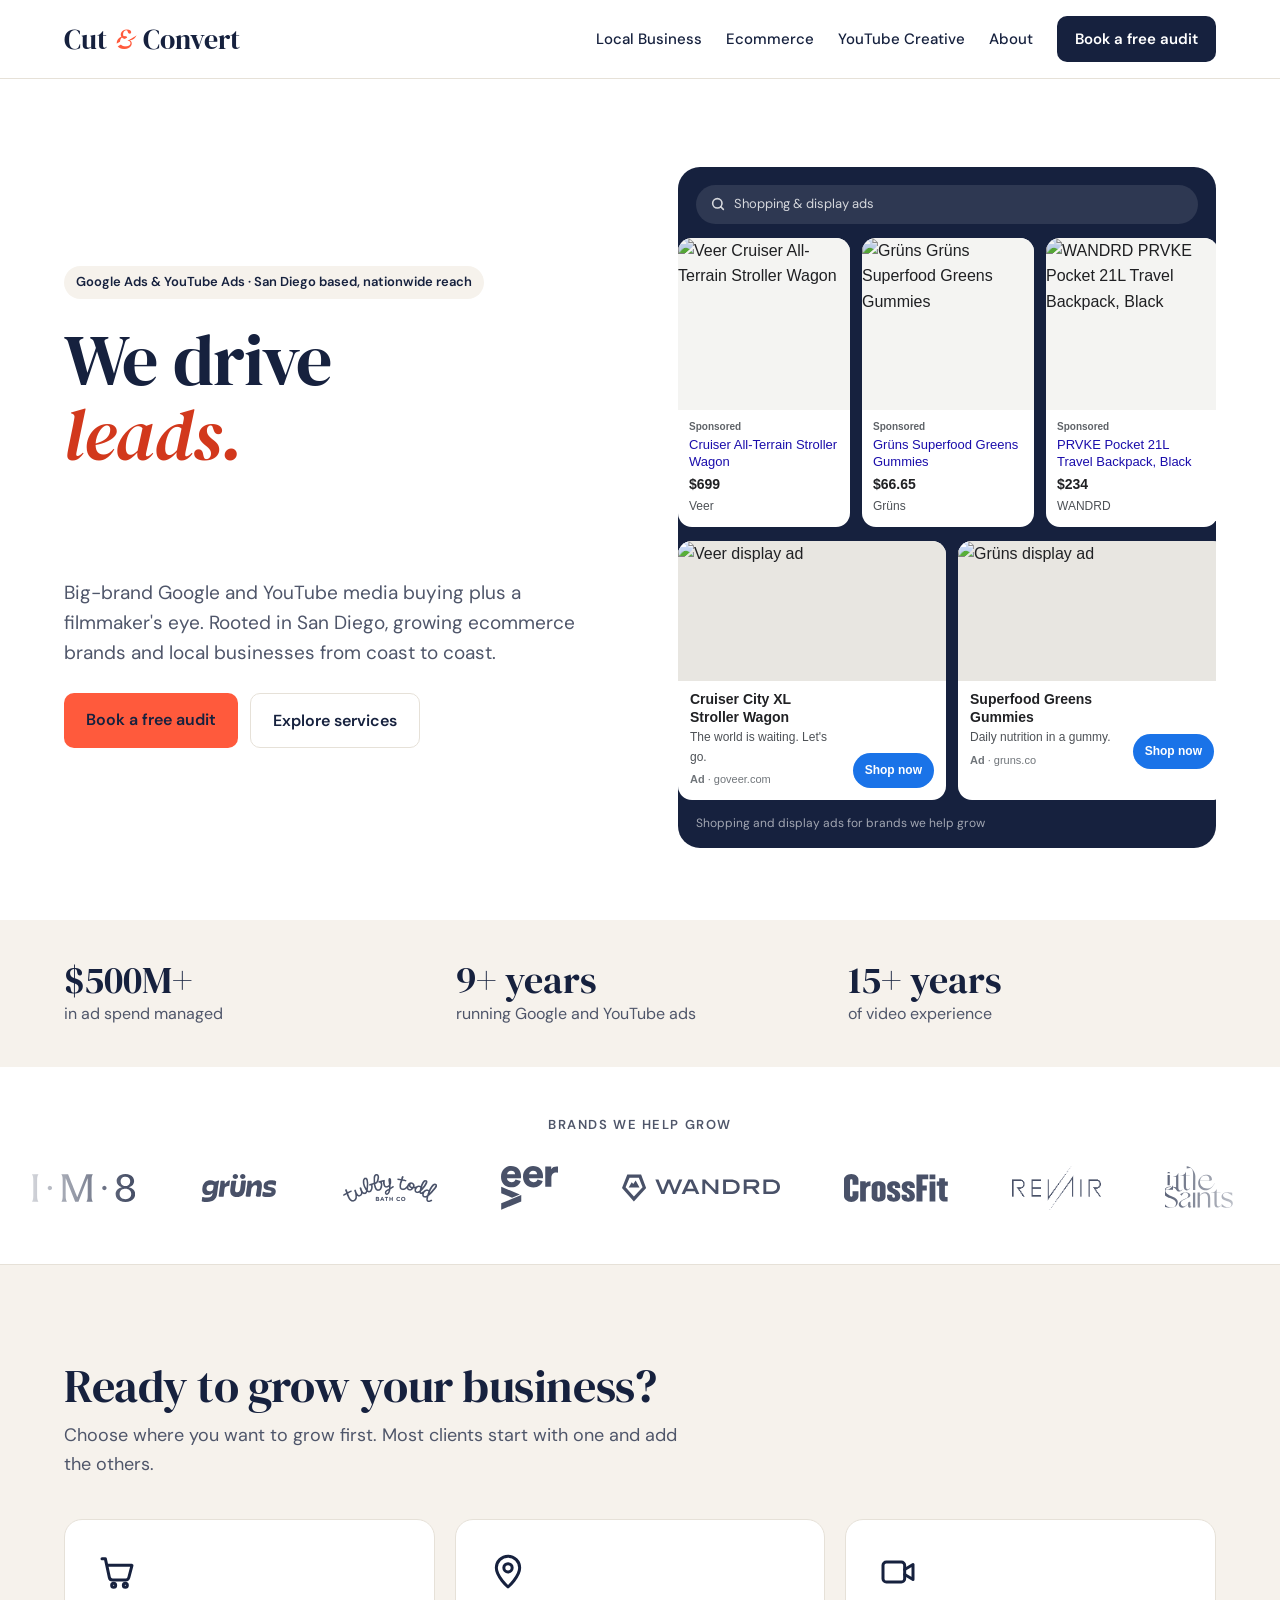
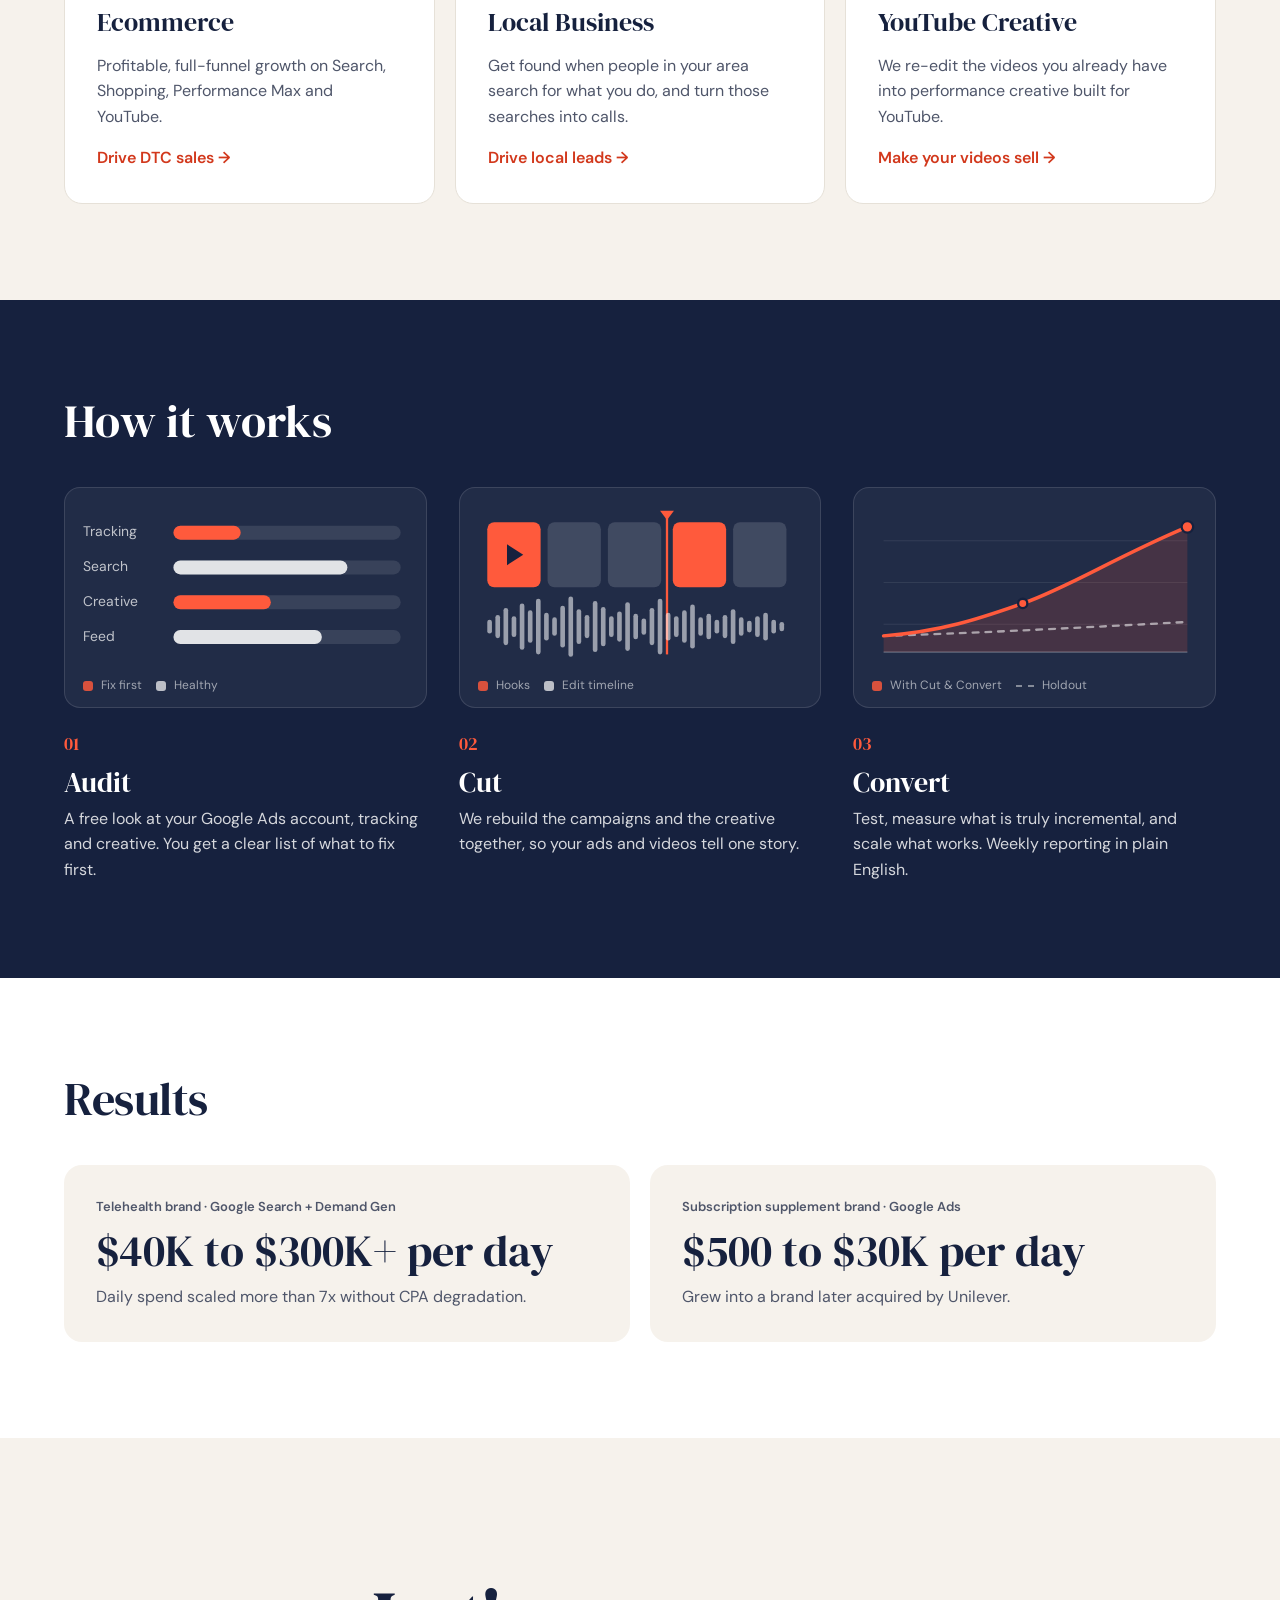
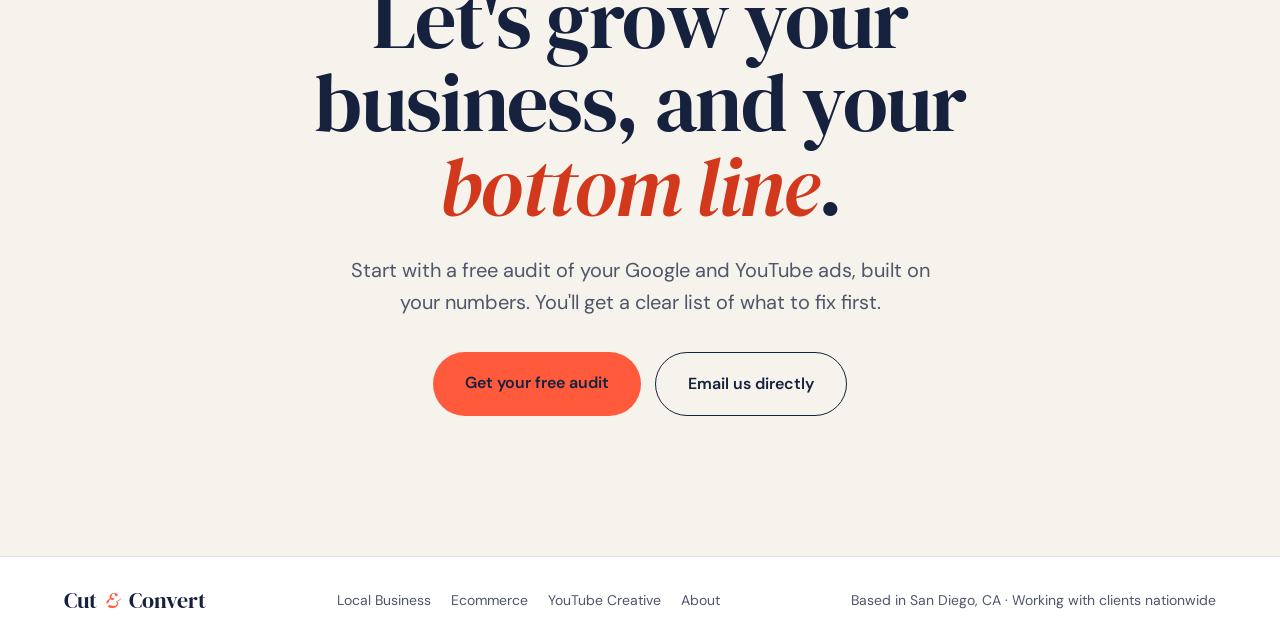
==== commit 12cbcc97: "Hero ads: replace Tubby Todd with Onyx Straps Co-Authored-By: Claude Opus 5.5 <noreply@anthropic.com" ====
--- a/index.html
+++ b/index.html
@@ -47,7 +47,7 @@
           <a class="btn btn-outline" href="#paths">Explore services</a>
         </div>
       </div>
-      <div class="hero-ads" role="region" aria-label="Google Shopping and display ads for brands we help grow"><div class="ad-search" aria-hidden="true"><svg viewBox="0 0 24 24" width="16" height="16" fill="none" stroke="currentColor" stroke-width="2.4" stroke-linecap="round"><circle cx="11" cy="11" r="7"/><path d="M20 20l-3.5-3.5"/></svg><span>Shopping &amp; display ads</span></div><ul class="ad-row ad-row-a"><li class="ad-card"><div class="ad-img"><img src="https://cdn.shopify.com/s/files/1/0697/9574/2010/files/Cruiser_1e0b29c3-755e-4d2a-90e7-289d2004d7c7.jpg?v=1740848615&width=360" alt="Veer Cruiser All-Terrain Stroller Wagon" width="180" height="180" loading="eager" decoding="async"></div><div class="ad-body"><p class="ad-spon">Sponsored</p><p class="ad-title">Cruiser All-Terrain Stroller Wagon</p><p class="ad-price">$699 </p><p class="ad-store">Veer</p></div></li><li class="ad-card"><div class="ad-img"><img src="https://cdn.shopify.com/s/files/1/0550/9614/8034/files/og_adults_ls_28.webp?v=1783011543&width=360" alt="Grüns Grüns Superfood Greens Gummies" width="180" height="180" loading="eager" decoding="async"></div><div class="ad-body"><p class="ad-spon">Sponsored</p><p class="ad-title">Grüns Superfood Greens Gummies</p><p class="ad-price">$66.65 </p><p class="ad-store">Grüns</p></div></li><li class="ad-card"><div class="ad-img"><img src="https://cdn.shopify.com/s/files/1/0255/0218/7600/files/PRVKE21POCKET-BLACK-ANGLED-OW.jpg?v=1773177138&width=360" alt="WANDRD PRVKE Pocket 21L Travel Backpack, Black" width="180" height="180" loading="eager" decoding="async"></div><div class="ad-body"><p class="ad-spon">Sponsored</p><p class="ad-title">PRVKE Pocket 21L Travel Backpack, Black</p><p class="ad-price">$234 </p><p class="ad-store">WANDRD</p></div></li><li class="ad-card"><div class="ad-img"><img src="https://cdn.shopify.com/s/files/1/0287/5564/files/AOO-Hero-Image_NEAseal_8oz.jpg?v=1764199484&width=360" alt="Tubby Todd All Over Ointment Eczema Relief" width="180" height="180" loading="eager" decoding="async"></div><div class="ad-body"><p class="ad-spon">Sponsored</p><p class="ad-title">All Over Ointment Eczema Relief</p><p class="ad-price">$36 </p><p class="ad-store">Tubby Todd</p></div></li><li class="ad-card"><div class="ad-img"><img src="https://cdn.shopify.com/s/files/1/2439/0067/files/BlackFridayBundle-Device2.png?v=1774969799&width=360" alt="RevAir Reverse-Air Hair Dryer" width="180" height="180" loading="eager" decoding="async"></div><div class="ad-body"><p class="ad-spon">Sponsored</p><p class="ad-title">Reverse-Air Hair Dryer</p><p class="ad-price">$379 <s class="ad-was">$459</s></p><p class="ad-store">RevAir</p></div></li><li class="ad-card"><div class="ad-img"><img src="https://cdn.shopify.com/s/files/1/0697/9574/2010/files/Cruiser_City_XL_2246.jpg?v=1717784921&width=360" alt="Veer Cruiser City XL Stroller Wagon" width="180" height="180" loading="eager" decoding="async"></div><div class="ad-body"><p class="ad-spon">Sponsored</p><p class="ad-title">Cruiser City XL Stroller Wagon</p><p class="ad-price">$799 </p><p class="ad-store">Veer</p></div></li><li class="ad-card"><div class="ad-img"><img src="https://cdn.shopify.com/s/files/1/0287/5564/files/HBWLavRo25ozArchcolorBackground_40a48a8d-c955-4e4c-96f3-42b6109bd287.jpg?v=1779130188&width=360" alt="Tubby Todd Hair + Body Wash" width="180" height="180" loading="eager" decoding="async"></div><div class="ad-body"><p class="ad-spon">Sponsored</p><p class="ad-title">Hair + Body Wash</p><p class="ad-price">$40 </p><p class="ad-store">Tubby Todd</p></div></li><li class="ad-card"><div class="ad-img"><img src="https://cdn.shopify.com/s/files/1/0255/0218/7600/files/PRVKE15LV4-AegeanBlue-Angled.png?v=1752615447&width=360" alt="WANDRD PRVKE 15L Backpack, Aegean Blue" width="180" height="180" loading="eager" decoding="async"></div><div class="ad-body"><p class="ad-spon">Sponsored</p><p class="ad-title">PRVKE 15L Backpack, Aegean Blue</p><p class="ad-price">$279 </p><p class="ad-store">WANDRD</p></div></li><li class="ad-card"><div class="ad-img"><img src="https://cdn.shopify.com/s/files/1/2439/0067/files/6_4119b6e9-1eea-4ade-9df2-e9f029678848.png?v=1779303757&width=360" alt="RevAir Amplifying Hot Rollers" width="180" height="180" loading="eager" decoding="async"></div><div class="ad-body"><p class="ad-spon">Sponsored</p><p class="ad-title">Amplifying Hot Rollers</p><p class="ad-price">$129 <s class="ad-was">$169</s></p><p class="ad-store">RevAir</p></div></li><li class="ad-card"><div class="ad-img"><img src="https://cdn.shopify.com/s/files/1/0697/9574/2010/files/CruiserXL_57369fd6-3ec2-4ff6-a6fc-3ae3005a0dd7.jpg?v=1717784759&width=360" alt="Veer Cruiser XL Stroller Wagon" width="180" height="180" loading="eager" decoding="async"></div><div class="ad-body"><p class="ad-spon">Sponsored</p><p class="ad-title">Cruiser XL Stroller Wagon</p><p class="ad-price">$799 </p><p class="ad-store">Veer</p></div></li><li class="ad-card"><div class="ad-img"><img src="https://cdn.shopify.com/s/files/1/0287/5564/files/CradleCapGel-Hero-Image_NEAseal.jpg?v=1787940059&width=360" alt="Tubby Todd Bye-Bye Cradle Cap" width="180" height="180" loading="eager" decoding="async"></div><div class="ad-body"><p class="ad-spon">Sponsored</p><p class="ad-title">Bye-Bye Cradle Cap</p><p class="ad-price">$22 </p><p class="ad-store">Tubby Todd</p></div></li><li class="ad-card"><div class="ad-img"><img src="https://cdn.shopify.com/s/files/1/0255/0218/7600/files/PRVKE31POCKET-WASATCHGREEN-ANGLED-OW.jpg?v=1773177274&width=360" alt="WANDRD PRVKE Pocket 31L Backpack, Wasatch Green" width="180" height="180" loading="eager" decoding="async"></div><div class="ad-body"><p class="ad-spon">Sponsored</p><p class="ad-title">PRVKE Pocket 31L Backpack, Wasatch Green</p><p class="ad-price">$254 </p><p class="ad-store">WANDRD</p></div></li><li class="ad-card"><div class="ad-img"><img src="https://cdn.shopify.com/s/files/1/2439/0067/files/Model_L165_2.png?v=1791926537&width=360" alt="RevAir Smooth XL Styler" width="180" height="180" loading="eager" decoding="async"></div><div class="ad-body"><p class="ad-spon">Sponsored</p><p class="ad-title">Smooth XL Styler</p><p class="ad-price">$99 <s class="ad-was">$129</s></p><p class="ad-store">RevAir</p></div></li><li aria-hidden="true" class="ad-card"><div class="ad-img"><img src="https://cdn.shopify.com/s/files/1/0697/9574/2010/files/Cruiser_1e0b29c3-755e-4d2a-90e7-289d2004d7c7.jpg?v=1740848615&width=360" alt="" width="180" height="180" loading="lazy" decoding="async"></div><div class="ad-body"><p class="ad-spon">Sponsored</p><p class="ad-title">Cruiser All-Terrain Stroller Wagon</p><p class="ad-price">$699 </p><p class="ad-store">Veer</p></div></li><li aria-hidden="true" class="ad-card"><div class="ad-img"><img src="https://cdn.shopify.com/s/files/1/0550/9614/8034/files/og_adults_ls_28.webp?v=1783011543&width=360" alt="" width="180" height="180" loading="lazy" decoding="async"></div><div class="ad-body"><p class="ad-spon">Sponsored</p><p class="ad-title">Grüns Superfood Greens Gummies</p><p class="ad-price">$66.65 </p><p class="ad-store">Grüns</p></div></li><li aria-hidden="true" class="ad-card"><div class="ad-img"><img src="https://cdn.shopify.com/s/files/1/0255/0218/7600/files/PRVKE21POCKET-BLACK-ANGLED-OW.jpg?v=1773177138&width=360" alt="" width="180" height="180" loading="lazy" decoding="async"></div><div class="ad-body"><p class="ad-spon">Sponsored</p><p class="ad-title">PRVKE Pocket 21L Travel Backpack, Black</p><p class="ad-price">$234 </p><p class="ad-store">WANDRD</p></div></li><li aria-hidden="true" class="ad-card"><div class="ad-img"><img src="https://cdn.shopify.com/s/files/1/0287/5564/files/AOO-Hero-Image_NEAseal_8oz.jpg?v=1764199484&width=360" alt="" width="180" height="180" loading="lazy" decoding="async"></div><div class="ad-body"><p class="ad-spon">Sponsored</p><p class="ad-title">All Over Ointment Eczema Relief</p><p class="ad-price">$36 </p><p class="ad-store">Tubby Todd</p></div></li><li aria-hidden="true" class="ad-card"><div class="ad-img"><img src="https://cdn.shopify.com/s/files/1/2439/0067/files/BlackFridayBundle-Device2.png?v=1774969799&width=360" alt="" width="180" height="180" loading="lazy" decoding="async"></div><div class="ad-body"><p class="ad-spon">Sponsored</p><p class="ad-title">Reverse-Air Hair Dryer</p><p class="ad-price">$379 <s class="ad-was">$459</s></p><p class="ad-store">RevAir</p></div></li><li aria-hidden="true" class="ad-card"><div class="ad-img"><img src="https://cdn.shopify.com/s/files/1/0697/9574/2010/files/Cruiser_City_XL_2246.jpg?v=1717784921&width=360" alt="" width="180" height="180" loading="lazy" decoding="async"></div><div class="ad-body"><p class="ad-spon">Sponsored</p><p class="ad-title">Cruiser City XL Stroller Wagon</p><p class="ad-price">$799 </p><p class="ad-store">Veer</p></div></li><li aria-hidden="true" class="ad-card"><div class="ad-img"><img src="https://cdn.shopify.com/s/files/1/0287/5564/files/HBWLavRo25ozArchcolorBackground_40a48a8d-c955-4e4c-96f3-42b6109bd287.jpg?v=1779130188&width=360" alt="" width="180" height="180" loading="lazy" decoding="async"></div><div class="ad-body"><p class="ad-spon">Sponsored</p><p class="ad-title">Hair + Body Wash</p><p class="ad-price">$40 </p><p class="ad-store">Tubby Todd</p></div></li><li aria-hidden="true" class="ad-card"><div class="ad-img"><img src="https://cdn.shopify.com/s/files/1/0255/0218/7600/files/PRVKE15LV4-AegeanBlue-Angled.png?v=1752615447&width=360" alt="" width="180" height="180" loading="lazy" decoding="async"></div><div class="ad-body"><p class="ad-spon">Sponsored</p><p class="ad-title">PRVKE 15L Backpack, Aegean Blue</p><p class="ad-price">$279 </p><p class="ad-store">WANDRD</p></div></li><li aria-hidden="true" class="ad-card"><div class="ad-img"><img src="https://cdn.shopify.com/s/files/1/2439/0067/files/6_4119b6e9-1eea-4ade-9df2-e9f029678848.png?v=1779303757&width=360" alt="" width="180" height="180" loading="lazy" decoding="async"></div><div class="ad-body"><p class="ad-spon">Sponsored</p><p class="ad-title">Amplifying Hot Rollers</p><p class="ad-price">$129 <s class="ad-was">$169</s></p><p class="ad-store">RevAir</p></div></li><li aria-hidden="true" class="ad-card"><div class="ad-img"><img src="https://cdn.shopify.com/s/files/1/0697/9574/2010/files/CruiserXL_57369fd6-3ec2-4ff6-a6fc-3ae3005a0dd7.jpg?v=1717784759&width=360" alt="" width="180" height="180" loading="lazy" decoding="async"></div><div class="ad-body"><p class="ad-spon">Sponsored</p><p class="ad-title">Cruiser XL Stroller Wagon</p><p class="ad-price">$799 </p><p class="ad-store">Veer</p></div></li><li aria-hidden="true" class="ad-card"><div class="ad-img"><img src="https://cdn.shopify.com/s/files/1/0287/5564/files/CradleCapGel-Hero-Image_NEAseal.jpg?v=1787940059&width=360" alt="" width="180" height="180" loading="lazy" decoding="async"></div><div class="ad-body"><p class="ad-spon">Sponsored</p><p class="ad-title">Bye-Bye Cradle Cap</p><p class="ad-price">$22 </p><p class="ad-store">Tubby Todd</p></div></li><li aria-hidden="true" class="ad-card"><div class="ad-img"><img src="https://cdn.shopify.com/s/files/1/0255/0218/7600/files/PRVKE31POCKET-WASATCHGREEN-ANGLED-OW.jpg?v=1773177274&width=360" alt="" width="180" height="180" loading="lazy" decoding="async"></div><div class="ad-body"><p class="ad-spon">Sponsored</p><p class="ad-title">PRVKE Pocket 31L Backpack, Wasatch Green</p><p class="ad-price">$254 </p><p class="ad-store">WANDRD</p></div></li><li aria-hidden="true" class="ad-card"><div class="ad-img"><img src="https://cdn.shopify.com/s/files/1/2439/0067/files/Model_L165_2.png?v=1791926537&width=360" alt="" width="180" height="180" loading="lazy" decoding="async"></div><div class="ad-body"><p class="ad-spon">Sponsored</p><p class="ad-title">Smooth XL Styler</p><p class="ad-price">$99 <s class="ad-was">$129</s></p><p class="ad-store">RevAir</p></div></li></ul><ul class="ad-row ad-row-b disp-row"><li class="disp-card"><div class="disp-img"><img src="https://cdn.shopify.com/s/files/1/0697/9574/2010/files/302962502_617555593308876_1478078150670103532_n.jpg?width=640" alt="Veer display ad" width="300" height="157" loading="lazy" decoding="async"></div><div class="disp-body"><div><p class="disp-head">Cruiser City XL Stroller Wagon</p><p class="disp-desc">The world is waiting. Let&#x27;s go.</p><p class="disp-meta"><b>Ad</b> · goveer.com</p></div><span class="disp-cta">Shop now</span></div></li><li class="disp-card"><div class="disp-img"><img src="https://gruns.co/cdn/shop/files/valueprop-image1.webp?v=1778872544&width=640" alt="Grüns display ad" width="300" height="157" loading="lazy" decoding="async"></div><div class="disp-body"><div><p class="disp-head">Superfood Greens Gummies</p><p class="disp-desc">Daily nutrition in a gummy.</p><p class="disp-meta"><b>Ad</b> · gruns.co</p></div><span class="disp-cta">Shop now</span></div></li><li class="disp-card"><div class="disp-img"><img src="https://cdn.shopify.com/s/files/1/0287/5564/files/Homepage-update_v2_RegsImage.jpg?width=640" alt="Tubby Todd display ad" width="300" height="157" loading="lazy" decoding="async"></div><div class="disp-body"><div><p class="disp-head">Gentle Baby Skincare</p><p class="disp-desc">Made for sensitive skin.</p><p class="disp-meta"><b>Ad</b> · tubbytodd.com</p></div><span class="disp-cta">Shop now</span></div></li><li class="disp-card"><div class="disp-img"><img src="https://goveer.com/cdn/shop/files/TR53952_3.jpg?width=640" alt="Veer display ad" width="300" height="157" loading="lazy" decoding="async"></div><div class="disp-body"><div><p class="disp-head">Cruiser All-Terrain Stroller Wagon</p><p class="disp-desc">The world is waiting. Let&#x27;s go.</p><p class="disp-meta"><b>Ad</b> · goveer.com</p></div><span class="disp-cta">Shop now</span></div></li><li class="disp-card"><div class="disp-img"><img src="https://gruns.co/cdn/shop/files/valueprop-cardimg1.webp?v=1778872543&width=640" alt="Grüns display ad" width="300" height="157" loading="lazy" decoding="async"></div><div class="disp-body"><div><p class="disp-head">Grüns Greens Gummies</p><p class="disp-desc">Daily nutrition in a gummy.</p><p class="disp-meta"><b>Ad</b> · gruns.co</p></div><span class="disp-cta">Shop now</span></div></li><li class="disp-card"><div class="disp-img"><img src="https://tubbytodd.com/cdn/shop/files/Regs-HomepageBanner_MB2.jpg?width=640" alt="Tubby Todd display ad" width="300" height="157" loading="lazy" decoding="async"></div><div class="disp-body"><div><p class="disp-head">Tubby Todd Bath Essentials</p><p class="disp-desc">Made for sensitive skin.</p><p class="disp-meta"><b>Ad</b> · tubbytodd.com</p></div><span class="disp-cta">Shop now</span></div></li><li aria-hidden="true" class="disp-card"><div class="disp-img"><img src="https://cdn.shopify.com/s/files/1/0697/9574/2010/files/302962502_617555593308876_1478078150670103532_n.jpg?width=640" alt="" width="300" height="157" loading="lazy" decoding="async"></div><div class="disp-body"><div><p class="disp-head">Cruiser City XL Stroller Wagon</p><p class="disp-desc">The world is waiting. Let&#x27;s go.</p><p class="disp-meta"><b>Ad</b> · goveer.com</p></div><span class="disp-cta">Shop now</span></div></li><li aria-hidden="true" class="disp-card"><div class="disp-img"><img src="https://gruns.co/cdn/shop/files/valueprop-image1.webp?v=1778872544&width=640" alt="" width="300" height="157" loading="lazy" decoding="async"></div><div class="disp-body"><div><p class="disp-head">Superfood Greens Gummies</p><p class="disp-desc">Daily nutrition in a gummy.</p><p class="disp-meta"><b>Ad</b> · gruns.co</p></div><span class="disp-cta">Shop now</span></div></li><li aria-hidden="true" class="disp-card"><div class="disp-img"><img src="https://cdn.shopify.com/s/files/1/0287/5564/files/Homepage-update_v2_RegsImage.jpg?width=640" alt="" width="300" height="157" loading="lazy" decoding="async"></div><div class="disp-body"><div><p class="disp-head">Gentle Baby Skincare</p><p class="disp-desc">Made for sensitive skin.</p><p class="disp-meta"><b>Ad</b> · tubbytodd.com</p></div><span class="disp-cta">Shop now</span></div></li><li aria-hidden="true" class="disp-card"><div class="disp-img"><img src="https://goveer.com/cdn/shop/files/TR53952_3.jpg?width=640" alt="" width="300" height="157" loading="lazy" decoding="async"></div><div class="disp-body"><div><p class="disp-head">Cruiser All-Terrain Stroller Wagon</p><p class="disp-desc">The world is waiting. Let&#x27;s go.</p><p class="disp-meta"><b>Ad</b> · goveer.com</p></div><span class="disp-cta">Shop now</span></div></li><li aria-hidden="true" class="disp-card"><div class="disp-img"><img src="https://gruns.co/cdn/shop/files/valueprop-cardimg1.webp?v=1778872543&width=640" alt="" width="300" height="157" loading="lazy" decoding="async"></div><div class="disp-body"><div><p class="disp-head">Grüns Greens Gummies</p><p class="disp-desc">Daily nutrition in a gummy.</p><p class="disp-meta"><b>Ad</b> · gruns.co</p></div><span class="disp-cta">Shop now</span></div></li><li aria-hidden="true" class="disp-card"><div class="disp-img"><img src="https://tubbytodd.com/cdn/shop/files/Regs-HomepageBanner_MB2.jpg?width=640" alt="" width="300" height="157" loading="lazy" decoding="async"></div><div class="disp-body"><div><p class="disp-head">Tubby Todd Bath Essentials</p><p class="disp-desc">Made for sensitive skin.</p><p class="disp-meta"><b>Ad</b> · tubbytodd.com</p></div><span class="disp-cta">Shop now</span></div></li></ul><p class="ad-caption">Shopping and display ads for brands we help grow</p></div>
+      <div class="hero-ads" role="region" aria-label="Google Shopping and display ads for brands we help grow"><div class="ad-search" aria-hidden="true"><svg viewBox="0 0 24 24" width="16" height="16" fill="none" stroke="currentColor" stroke-width="2.4" stroke-linecap="round"><circle cx="11" cy="11" r="7"/><path d="M20 20l-3.5-3.5"/></svg><span>Shopping &amp; display ads</span></div><ul class="ad-row ad-row-a"><li class="ad-card"><div class="ad-img"><img src="https://cdn.shopify.com/s/files/1/0697/9574/2010/files/Cruiser_1e0b29c3-755e-4d2a-90e7-289d2004d7c7.jpg?v=1740848615&width=360" alt="Veer Cruiser All-Terrain Stroller Wagon" width="180" height="180" loading="eager" decoding="async"></div><div class="ad-body"><p class="ad-spon">Sponsored</p><p class="ad-title">Cruiser All-Terrain Stroller Wagon</p><p class="ad-price">$699 </p><p class="ad-store">Veer</p></div></li><li class="ad-card"><div class="ad-img"><img src="https://cdn.shopify.com/s/files/1/0550/9614/8034/files/og_adults_ls_28.webp?v=1783011543&width=360" alt="Grüns Grüns Superfood Greens Gummies" width="180" height="180" loading="eager" decoding="async"></div><div class="ad-body"><p class="ad-spon">Sponsored</p><p class="ad-title">Grüns Superfood Greens Gummies</p><p class="ad-price">$66.65 </p><p class="ad-store">Grüns</p></div></li><li class="ad-card"><div class="ad-img"><img src="https://cdn.shopify.com/s/files/1/0255/0218/7600/files/PRVKE21POCKET-BLACK-ANGLED-OW.jpg?v=1773177138&width=360" alt="WANDRD PRVKE Pocket 21L Travel Backpack, Black" width="180" height="180" loading="eager" decoding="async"></div><div class="ad-body"><p class="ad-spon">Sponsored</p><p class="ad-title">PRVKE Pocket 21L Travel Backpack, Black</p><p class="ad-price">$234 </p><p class="ad-store">WANDRD</p></div></li><li class="ad-card"><div class="ad-img"><img src="https://cdn.shopify.com/s/files/1/0041/3990/9182/files/3-Inch-Lifting-Belt-Horizontal.jpg?v=1769476653&width=360" alt="Onyx The Belt 3&quot; Leather Lifting Belt" width="180" height="180" loading="eager" decoding="async"></div><div class="ad-body"><p class="ad-spon">Sponsored</p><p class="ad-title">The Belt 3&quot; Leather Lifting Belt</p><p class="ad-price">$285 </p><p class="ad-store">Onyx</p></div></li><li class="ad-card"><div class="ad-img"><img src="https://cdn.shopify.com/s/files/1/2439/0067/files/BlackFridayBundle-Device2.png?v=1774969799&width=360" alt="RevAir Reverse-Air Hair Dryer" width="180" height="180" loading="eager" decoding="async"></div><div class="ad-body"><p class="ad-spon">Sponsored</p><p class="ad-title">Reverse-Air Hair Dryer</p><p class="ad-price">$379 <s class="ad-was">$459</s></p><p class="ad-store">RevAir</p></div></li><li class="ad-card"><div class="ad-img"><img src="https://cdn.shopify.com/s/files/1/0697/9574/2010/files/Cruiser_City_XL_2246.jpg?v=1717784921&width=360" alt="Veer Cruiser City XL Stroller Wagon" width="180" height="180" loading="eager" decoding="async"></div><div class="ad-body"><p class="ad-spon">Sponsored</p><p class="ad-title">Cruiser City XL Stroller Wagon</p><p class="ad-price">$799 </p><p class="ad-store">Veer</p></div></li><li class="ad-card"><div class="ad-img"><img src="https://cdn.shopify.com/s/files/1/0041/3990/9182/files/Stampede-High-Top-Wrist-Wraps-Angle.jpg?v=1768612564&width=360" alt="Onyx Stampede High Top Wrist Wraps" width="180" height="180" loading="eager" decoding="async"></div><div class="ad-body"><p class="ad-spon">Sponsored</p><p class="ad-title">Stampede High Top Wrist Wraps</p><p class="ad-price">$70 </p><p class="ad-store">Onyx</p></div></li><li class="ad-card"><div class="ad-img"><img src="https://cdn.shopify.com/s/files/1/0255/0218/7600/files/PRVKE15LV4-AegeanBlue-Angled.png?v=1752615447&width=360" alt="WANDRD PRVKE 15L Backpack, Aegean Blue" width="180" height="180" loading="eager" decoding="async"></div><div class="ad-body"><p class="ad-spon">Sponsored</p><p class="ad-title">PRVKE 15L Backpack, Aegean Blue</p><p class="ad-price">$279 </p><p class="ad-store">WANDRD</p></div></li><li class="ad-card"><div class="ad-img"><img src="https://cdn.shopify.com/s/files/1/2439/0067/files/6_4119b6e9-1eea-4ade-9df2-e9f029678848.png?v=1779303757&width=360" alt="RevAir Amplifying Hot Rollers" width="180" height="180" loading="eager" decoding="async"></div><div class="ad-body"><p class="ad-spon">Sponsored</p><p class="ad-title">Amplifying Hot Rollers</p><p class="ad-price">$129 <s class="ad-was">$169</s></p><p class="ad-store">RevAir</p></div></li><li class="ad-card"><div class="ad-img"><img src="https://cdn.shopify.com/s/files/1/0697/9574/2010/files/CruiserXL_57369fd6-3ec2-4ff6-a6fc-3ae3005a0dd7.jpg?v=1717784759&width=360" alt="Veer Cruiser XL Stroller Wagon" width="180" height="180" loading="eager" decoding="async"></div><div class="ad-body"><p class="ad-spon">Sponsored</p><p class="ad-title">Cruiser XL Stroller Wagon</p><p class="ad-price">$799 </p><p class="ad-store">Veer</p></div></li><li class="ad-card"><div class="ad-img"><img src="https://cdn.shopify.com/s/files/1/0041/3990/9182/files/work-horse-dl-straps-close-up.jpg?v=1768606675&width=360" alt="Onyx Workhorse Deadlift Straps" width="180" height="180" loading="eager" decoding="async"></div><div class="ad-body"><p class="ad-spon">Sponsored</p><p class="ad-title">Workhorse Deadlift Straps</p><p class="ad-price">$42 </p><p class="ad-store">Onyx</p></div></li><li class="ad-card"><div class="ad-img"><img src="https://cdn.shopify.com/s/files/1/0255/0218/7600/files/PRVKE31POCKET-WASATCHGREEN-ANGLED-OW.jpg?v=1773177274&width=360" alt="WANDRD PRVKE Pocket 31L Backpack, Wasatch Green" width="180" height="180" loading="eager" decoding="async"></div><div class="ad-body"><p class="ad-spon">Sponsored</p><p class="ad-title">PRVKE Pocket 31L Backpack, Wasatch Green</p><p class="ad-price">$254 </p><p class="ad-store">WANDRD</p></div></li><li class="ad-card"><div class="ad-img"><img src="https://cdn.shopify.com/s/files/1/2439/0067/files/Model_L165_2.png?v=1791926537&width=360" alt="RevAir Smooth XL Styler" width="180" height="180" loading="eager" decoding="async"></div><div class="ad-body"><p class="ad-spon">Sponsored</p><p class="ad-title">Smooth XL Styler</p><p class="ad-price">$99 <s class="ad-was">$129</s></p><p class="ad-store">RevAir</p></div></li><li aria-hidden="true" class="ad-card"><div class="ad-img"><img src="https://cdn.shopify.com/s/files/1/0697/9574/2010/files/Cruiser_1e0b29c3-755e-4d2a-90e7-289d2004d7c7.jpg?v=1740848615&width=360" alt="" width="180" height="180" loading="lazy" decoding="async"></div><div class="ad-body"><p class="ad-spon">Sponsored</p><p class="ad-title">Cruiser All-Terrain Stroller Wagon</p><p class="ad-price">$699 </p><p class="ad-store">Veer</p></div></li><li aria-hidden="true" class="ad-card"><div class="ad-img"><img src="https://cdn.shopify.com/s/files/1/0550/9614/8034/files/og_adults_ls_28.webp?v=1783011543&width=360" alt="" width="180" height="180" loading="lazy" decoding="async"></div><div class="ad-body"><p class="ad-spon">Sponsored</p><p class="ad-title">Grüns Superfood Greens Gummies</p><p class="ad-price">$66.65 </p><p class="ad-store">Grüns</p></div></li><li aria-hidden="true" class="ad-card"><div class="ad-img"><img src="https://cdn.shopify.com/s/files/1/0255/0218/7600/files/PRVKE21POCKET-BLACK-ANGLED-OW.jpg?v=1773177138&width=360" alt="" width="180" height="180" loading="lazy" decoding="async"></div><div class="ad-body"><p class="ad-spon">Sponsored</p><p class="ad-title">PRVKE Pocket 21L Travel Backpack, Black</p><p class="ad-price">$234 </p><p class="ad-store">WANDRD</p></div></li><li aria-hidden="true" class="ad-card"><div class="ad-img"><img src="https://cdn.shopify.com/s/files/1/0041/3990/9182/files/3-Inch-Lifting-Belt-Horizontal.jpg?v=1769476653&width=360" alt="" width="180" height="180" loading="lazy" decoding="async"></div><div class="ad-body"><p class="ad-spon">Sponsored</p><p class="ad-title">The Belt 3&quot; Leather Lifting Belt</p><p class="ad-price">$285 </p><p class="ad-store">Onyx</p></div></li><li aria-hidden="true" class="ad-card"><div class="ad-img"><img src="https://cdn.shopify.com/s/files/1/2439/0067/files/BlackFridayBundle-Device2.png?v=1774969799&width=360" alt="" width="180" height="180" loading="lazy" decoding="async"></div><div class="ad-body"><p class="ad-spon">Sponsored</p><p class="ad-title">Reverse-Air Hair Dryer</p><p class="ad-price">$379 <s class="ad-was">$459</s></p><p class="ad-store">RevAir</p></div></li><li aria-hidden="true" class="ad-card"><div class="ad-img"><img src="https://cdn.shopify.com/s/files/1/0697/9574/2010/files/Cruiser_City_XL_2246.jpg?v=1717784921&width=360" alt="" width="180" height="180" loading="lazy" decoding="async"></div><div class="ad-body"><p class="ad-spon">Sponsored</p><p class="ad-title">Cruiser City XL Stroller Wagon</p><p class="ad-price">$799 </p><p class="ad-store">Veer</p></div></li><li aria-hidden="true" class="ad-card"><div class="ad-img"><img src="https://cdn.shopify.com/s/files/1/0041/3990/9182/files/Stampede-High-Top-Wrist-Wraps-Angle.jpg?v=1768612564&width=360" alt="" width="180" height="180" loading="lazy" decoding="async"></div><div class="ad-body"><p class="ad-spon">Sponsored</p><p class="ad-title">Stampede High Top Wrist Wraps</p><p class="ad-price">$70 </p><p class="ad-store">Onyx</p></div></li><li aria-hidden="true" class="ad-card"><div class="ad-img"><img src="https://cdn.shopify.com/s/files/1/0255/0218/7600/files/PRVKE15LV4-AegeanBlue-Angled.png?v=1752615447&width=360" alt="" width="180" height="180" loading="lazy" decoding="async"></div><div class="ad-body"><p class="ad-spon">Sponsored</p><p class="ad-title">PRVKE 15L Backpack, Aegean Blue</p><p class="ad-price">$279 </p><p class="ad-store">WANDRD</p></div></li><li aria-hidden="true" class="ad-card"><div class="ad-img"><img src="https://cdn.shopify.com/s/files/1/2439/0067/files/6_4119b6e9-1eea-4ade-9df2-e9f029678848.png?v=1779303757&width=360" alt="" width="180" height="180" loading="lazy" decoding="async"></div><div class="ad-body"><p class="ad-spon">Sponsored</p><p class="ad-title">Amplifying Hot Rollers</p><p class="ad-price">$129 <s class="ad-was">$169</s></p><p class="ad-store">RevAir</p></div></li><li aria-hidden="true" class="ad-card"><div class="ad-img"><img src="https://cdn.shopify.com/s/files/1/0697/9574/2010/files/CruiserXL_57369fd6-3ec2-4ff6-a6fc-3ae3005a0dd7.jpg?v=1717784759&width=360" alt="" width="180" height="180" loading="lazy" decoding="async"></div><div class="ad-body"><p class="ad-spon">Sponsored</p><p class="ad-title">Cruiser XL Stroller Wagon</p><p class="ad-price">$799 </p><p class="ad-store">Veer</p></div></li><li aria-hidden="true" class="ad-card"><div class="ad-img"><img src="https://cdn.shopify.com/s/files/1/0041/3990/9182/files/work-horse-dl-straps-close-up.jpg?v=1768606675&width=360" alt="" width="180" height="180" loading="lazy" decoding="async"></div><div class="ad-body"><p class="ad-spon">Sponsored</p><p class="ad-title">Workhorse Deadlift Straps</p><p class="ad-price">$42 </p><p class="ad-store">Onyx</p></div></li><li aria-hidden="true" class="ad-card"><div class="ad-img"><img src="https://cdn.shopify.com/s/files/1/0255/0218/7600/files/PRVKE31POCKET-WASATCHGREEN-ANGLED-OW.jpg?v=1773177274&width=360" alt="" width="180" height="180" loading="lazy" decoding="async"></div><div class="ad-body"><p class="ad-spon">Sponsored</p><p class="ad-title">PRVKE Pocket 31L Backpack, Wasatch Green</p><p class="ad-price">$254 </p><p class="ad-store">WANDRD</p></div></li><li aria-hidden="true" class="ad-card"><div class="ad-img"><img src="https://cdn.shopify.com/s/files/1/2439/0067/files/Model_L165_2.png?v=1791926537&width=360" alt="" width="180" height="180" loading="lazy" decoding="async"></div><div class="ad-body"><p class="ad-spon">Sponsored</p><p class="ad-title">Smooth XL Styler</p><p class="ad-price">$99 <s class="ad-was">$129</s></p><p class="ad-store">RevAir</p></div></li></ul><ul class="ad-row ad-row-b disp-row"><li class="disp-card"><div class="disp-img"><img src="https://cdn.shopify.com/s/files/1/0697/9574/2010/files/302962502_617555593308876_1478078150670103532_n.jpg?width=640" alt="Veer display ad" width="300" height="157" loading="lazy" decoding="async"></div><div class="disp-body"><div><p class="disp-head">Cruiser City XL Stroller Wagon</p><p class="disp-desc">The world is waiting. Let&#x27;s go.</p><p class="disp-meta"><b>Ad</b> · goveer.com</p></div><span class="disp-cta">Shop now</span></div></li><li class="disp-card"><div class="disp-img"><img src="https://gruns.co/cdn/shop/files/valueprop-image1.webp?v=1778872544&width=640" alt="Grüns display ad" width="300" height="157" loading="lazy" decoding="async"></div><div class="disp-body"><div><p class="disp-head">Superfood Greens Gummies</p><p class="disp-desc">Daily nutrition in a gummy.</p><p class="disp-meta"><b>Ad</b> · gruns.co</p></div><span class="disp-cta">Shop now</span></div></li><li class="disp-card"><div class="disp-img"><img src="https://www.onyxstraps.com/cdn/shop/files/ALEXIA-CLOSE-UP-WRAPS_1944x.jpg?v=1783632528&width=640" alt="Onyx display ad" width="300" height="157" loading="lazy" decoding="async"></div><div class="disp-body"><div><p class="disp-head">Weightlifting Straps &amp; Wrist Wraps</p><p class="disp-desc">Leather gear for heavy days.</p><p class="disp-meta"><b>Ad</b> · onyxstraps.com</p></div><span class="disp-cta">Shop now</span></div></li><li class="disp-card"><div class="disp-img"><img src="https://goveer.com/cdn/shop/files/TR53952_3.jpg?width=640" alt="Veer display ad" width="300" height="157" loading="lazy" decoding="async"></div><div class="disp-body"><div><p class="disp-head">Cruiser All-Terrain Stroller Wagon</p><p class="disp-desc">The world is waiting. Let&#x27;s go.</p><p class="disp-meta"><b>Ad</b> · goveer.com</p></div><span class="disp-cta">Shop now</span></div></li><li class="disp-card"><div class="disp-img"><img src="https://gruns.co/cdn/shop/files/valueprop-cardimg1.webp?v=1778872543&width=640" alt="Grüns display ad" width="300" height="157" loading="lazy" decoding="async"></div><div class="disp-body"><div><p class="disp-head">Grüns Greens Gummies</p><p class="disp-desc">Daily nutrition in a gummy.</p><p class="disp-meta"><b>Ad</b> · gruns.co</p></div><span class="disp-cta">Shop now</span></div></li><li class="disp-card"><div class="disp-img"><img src="https://cdn.shopify.com/s/files/1/0041/3990/9182/files/Brown-bridle-lifting-belt.jpg?v=1768605602&width=640" alt="Onyx display ad" width="300" height="157" loading="lazy" decoding="async"></div><div class="disp-body"><div><p class="disp-head">The Bridle Lifting Belt</p><p class="disp-desc">Leather gear for heavy days.</p><p class="disp-meta"><b>Ad</b> · onyxstraps.com</p></div><span class="disp-cta">Shop now</span></div></li><li aria-hidden="true" class="disp-card"><div class="disp-img"><img src="https://cdn.shopify.com/s/files/1/0697/9574/2010/files/302962502_617555593308876_1478078150670103532_n.jpg?width=640" alt="" width="300" height="157" loading="lazy" decoding="async"></div><div class="disp-body"><div><p class="disp-head">Cruiser City XL Stroller Wagon</p><p class="disp-desc">The world is waiting. Let&#x27;s go.</p><p class="disp-meta"><b>Ad</b> · goveer.com</p></div><span class="disp-cta">Shop now</span></div></li><li aria-hidden="true" class="disp-card"><div class="disp-img"><img src="https://gruns.co/cdn/shop/files/valueprop-image1.webp?v=1778872544&width=640" alt="" width="300" height="157" loading="lazy" decoding="async"></div><div class="disp-body"><div><p class="disp-head">Superfood Greens Gummies</p><p class="disp-desc">Daily nutrition in a gummy.</p><p class="disp-meta"><b>Ad</b> · gruns.co</p></div><span class="disp-cta">Shop now</span></div></li><li aria-hidden="true" class="disp-card"><div class="disp-img"><img src="https://www.onyxstraps.com/cdn/shop/files/ALEXIA-CLOSE-UP-WRAPS_1944x.jpg?v=1783632528&width=640" alt="" width="300" height="157" loading="lazy" decoding="async"></div><div class="disp-body"><div><p class="disp-head">Weightlifting Straps &amp; Wrist Wraps</p><p class="disp-desc">Leather gear for heavy days.</p><p class="disp-meta"><b>Ad</b> · onyxstraps.com</p></div><span class="disp-cta">Shop now</span></div></li><li aria-hidden="true" class="disp-card"><div class="disp-img"><img src="https://goveer.com/cdn/shop/files/TR53952_3.jpg?width=640" alt="" width="300" height="157" loading="lazy" decoding="async"></div><div class="disp-body"><div><p class="disp-head">Cruiser All-Terrain Stroller Wagon</p><p class="disp-desc">The world is waiting. Let&#x27;s go.</p><p class="disp-meta"><b>Ad</b> · goveer.com</p></div><span class="disp-cta">Shop now</span></div></li><li aria-hidden="true" class="disp-card"><div class="disp-img"><img src="https://gruns.co/cdn/shop/files/valueprop-cardimg1.webp?v=1778872543&width=640" alt="" width="300" height="157" loading="lazy" decoding="async"></div><div class="disp-body"><div><p class="disp-head">Grüns Greens Gummies</p><p class="disp-desc">Daily nutrition in a gummy.</p><p class="disp-meta"><b>Ad</b> · gruns.co</p></div><span class="disp-cta">Shop now</span></div></li><li aria-hidden="true" class="disp-card"><div class="disp-img"><img src="https://cdn.shopify.com/s/files/1/0041/3990/9182/files/Brown-bridle-lifting-belt.jpg?v=1768605602&width=640" alt="" width="300" height="157" loading="lazy" decoding="async"></div><div class="disp-body"><div><p class="disp-head">The Bridle Lifting Belt</p><p class="disp-desc">Leather gear for heavy days.</p><p class="disp-meta"><b>Ad</b> · onyxstraps.com</p></div><span class="disp-cta">Shop now</span></div></li></ul><p class="ad-caption">Shopping and display ads for brands we help grow</p></div>
     </div>
   </section>
 
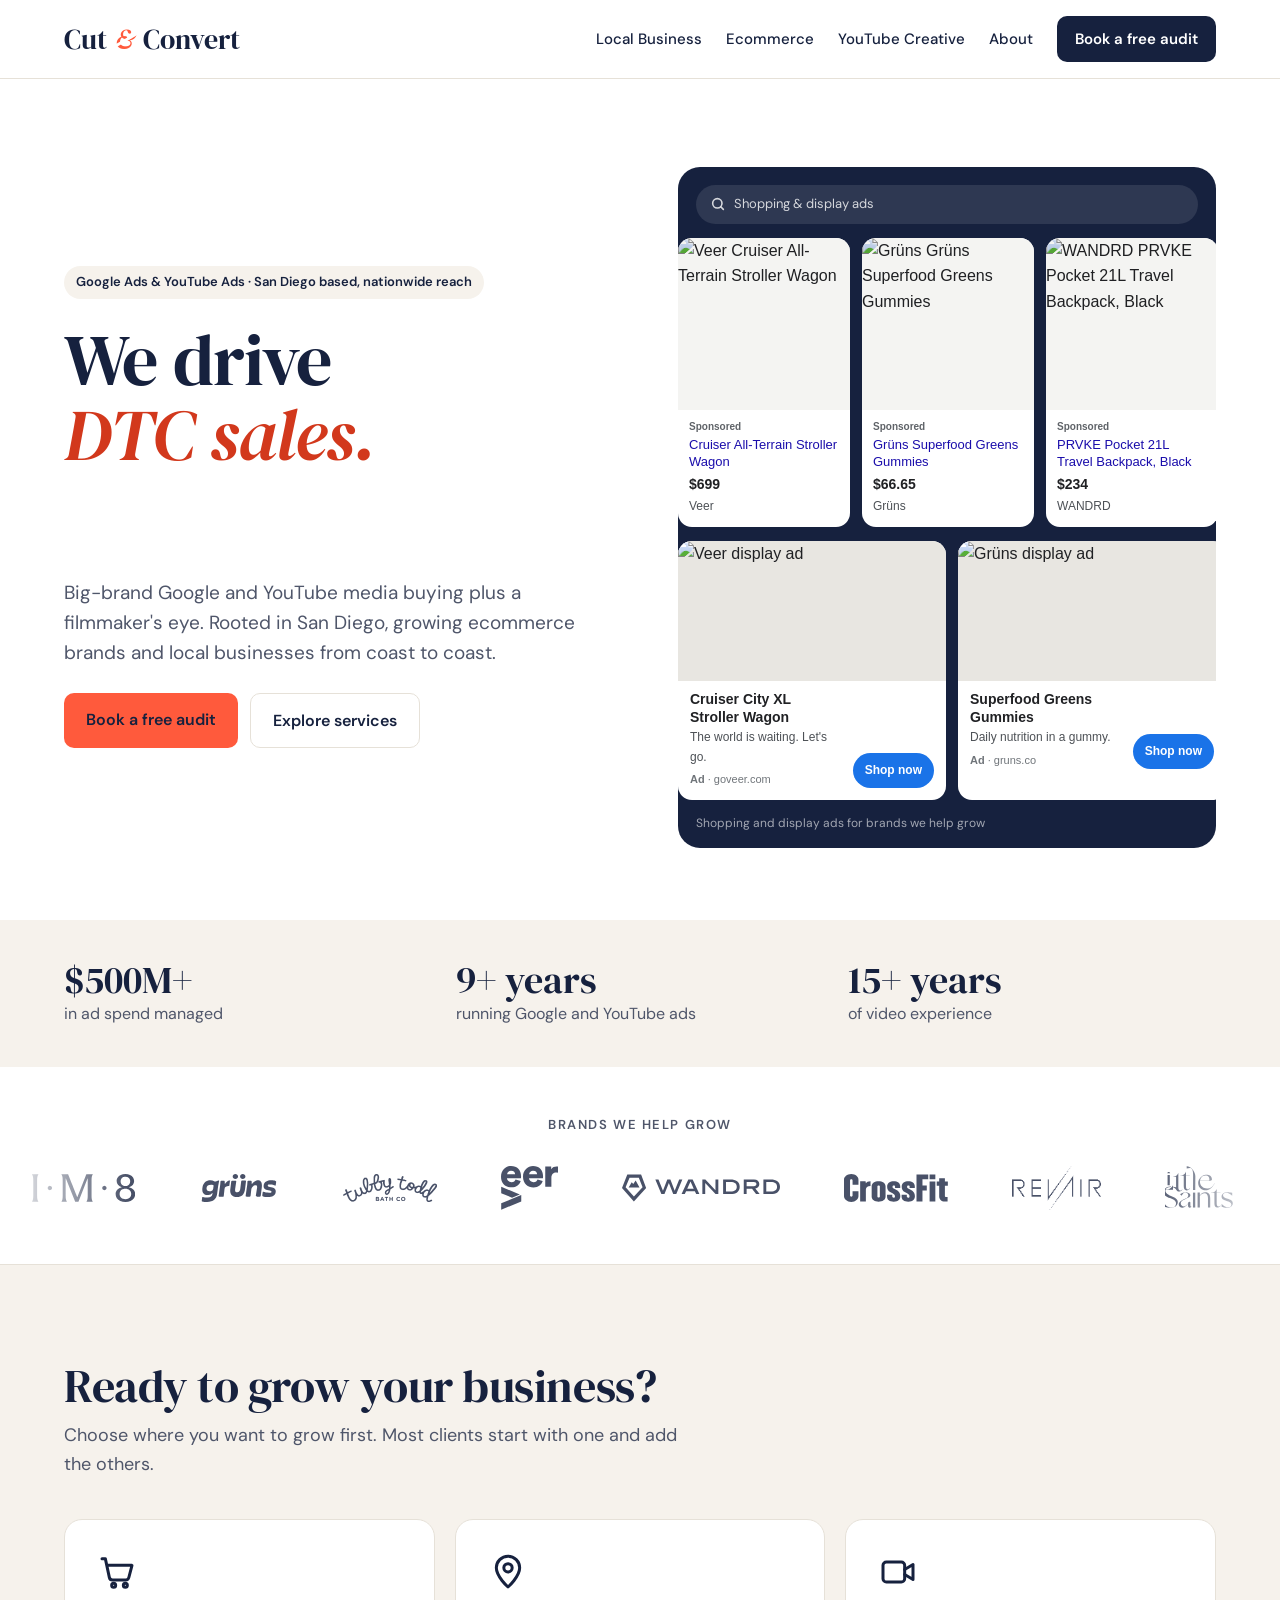
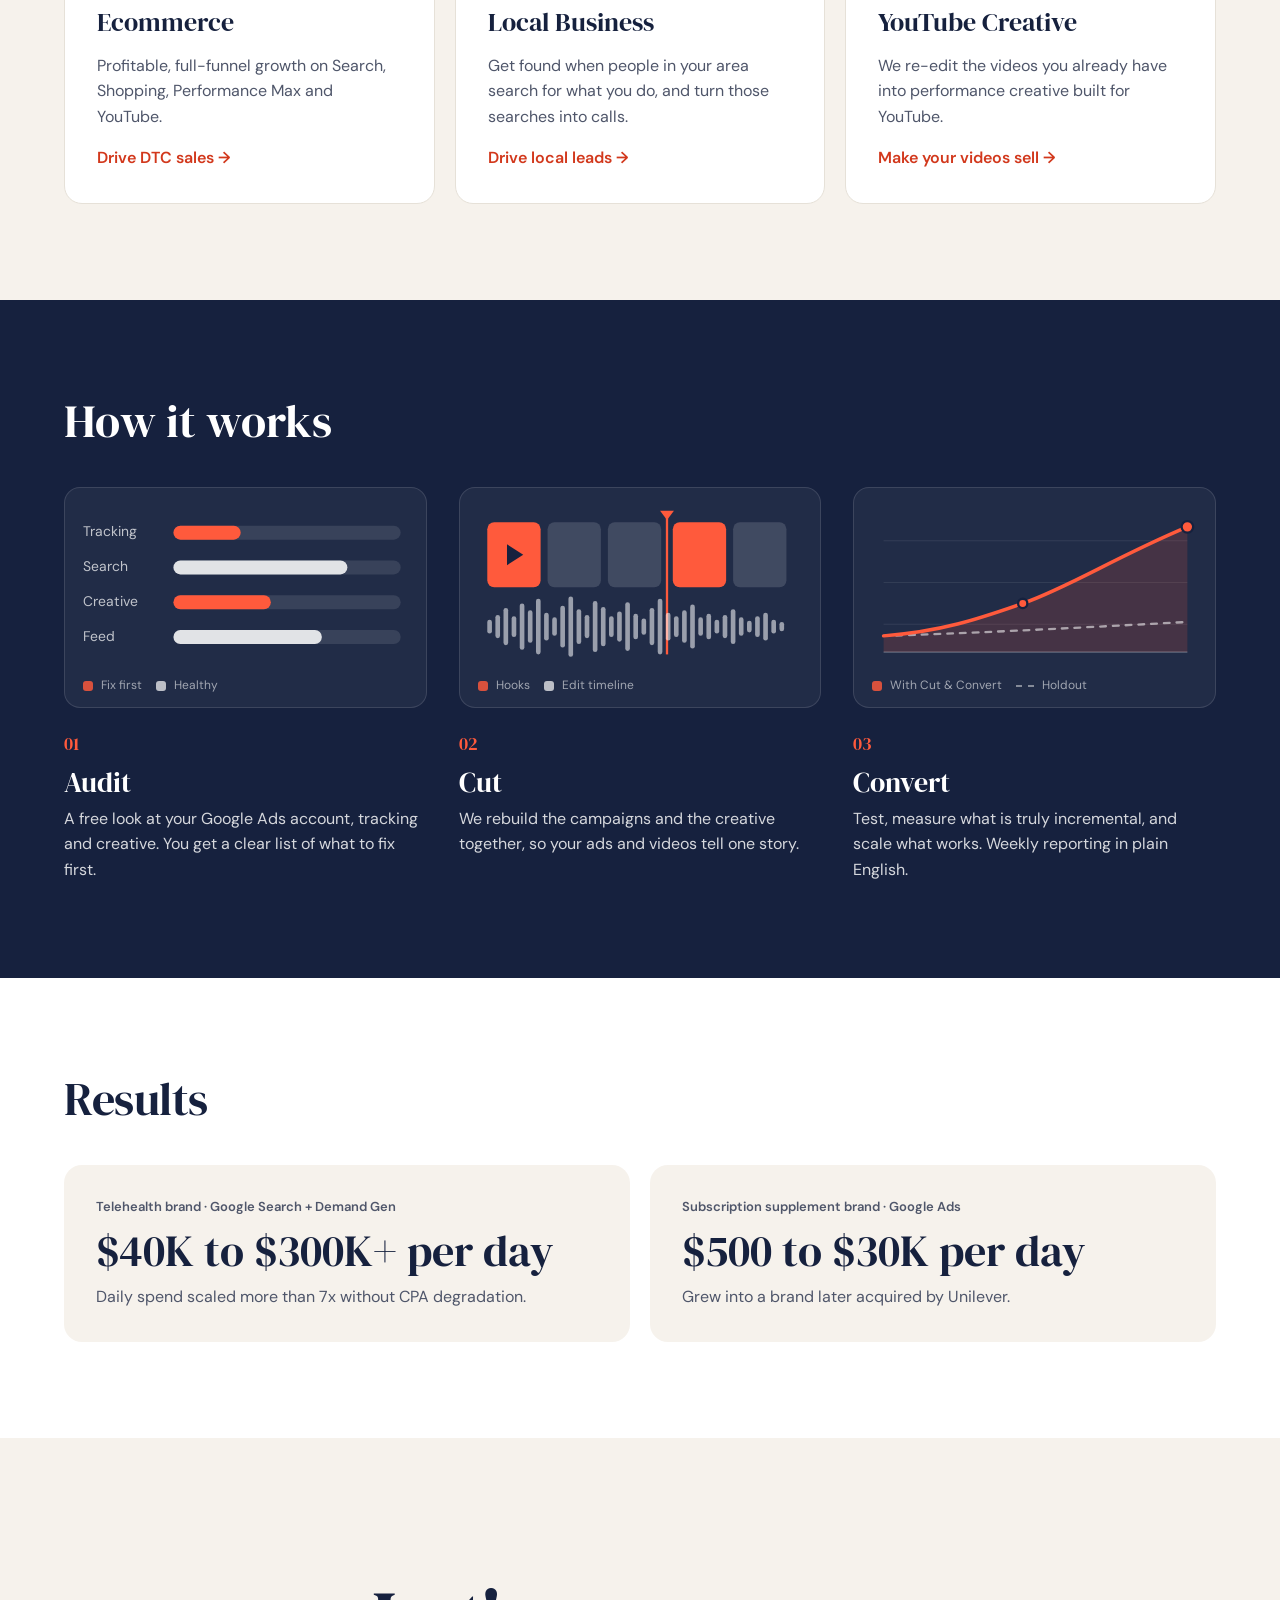
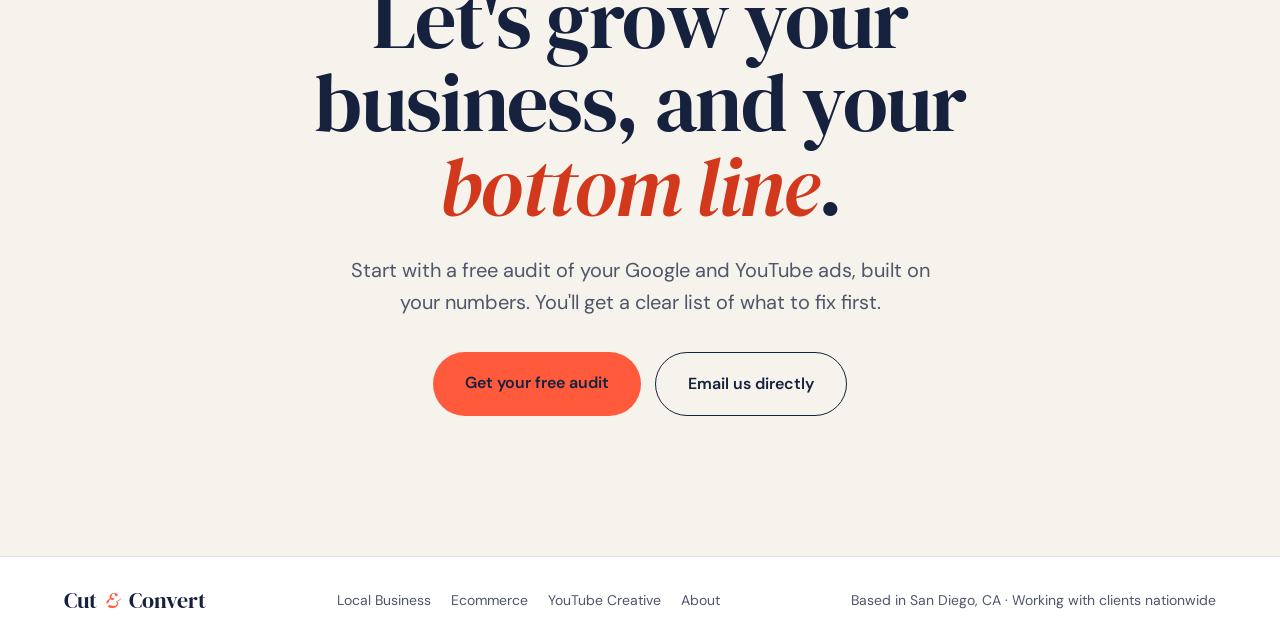
==== commit 99c6c6d1: "Ecommerce: add product feed optimization, big three + category, AI/contextual search sections Co-Aut" ====
--- a/index.html
+++ b/index.html
@@ -10,7 +10,7 @@
   <link rel="preconnect" href="https://fonts.googleapis.com">
   <link rel="preconnect" href="https://fonts.gstatic.com" crossorigin>
   <link href="https://fonts.googleapis.com/css2?family=DM+Serif+Display:ital@0;1&family=DM+Sans:wght@400;500;600&display=swap" rel="stylesheet">
-  <link rel="stylesheet" href="/style.css?v=726e8403">
+  <link rel="stylesheet" href="/style.css?v=5fb33b55">
 </head>
 <body>
 <header class="site-header">
--- a/style.css
+++ b/style.css
@@ -511,3 +511,20 @@
 .disp-meta { font-size: 11px; color: #70757a; margin-top: 4px !important; }
 .disp-cta { flex-shrink: 0; background: #1a73e8; color: #fff; font-size: 12px; font-weight: 700; border-radius: 999px; padding: 8px 12px; }
 @media (max-width: 700px) { .disp-card { width: 230px; } }
+
+/* Ecommerce: product feed section */
+.feed-split { align-items: center; }
+.feed-demo { margin: 0; display: flex; flex-direction: column; align-items: stretch; gap: 10px; background: var(--white); border: 1px solid var(--line); border-radius: 20px; padding: clamp(20px, 3vw, 32px); font-family: Arial, Helvetica, sans-serif; }
+.tinted .feed-demo { border-color: transparent; }
+.feed-row { border-radius: 12px; padding: 14px 16px; display: flex; flex-direction: column; gap: 4px; }
+.feed-row p { margin: 0; }
+.feed-row.is-before { background: #F3F1EC; }
+.feed-row.is-after { background: #FFF4F1; outline: 2px solid var(--coral); outline-offset: -2px; }
+.feed-tag { align-self: flex-start; font-family: var(--sans); font-size: 11px; font-weight: 700; letter-spacing: .1em; text-transform: uppercase; color: var(--muted); }
+.is-after .feed-tag { color: var(--coral-text); }
+.feed-title { font-size: 17px; color: #1a0dab; }
+.is-before .feed-title { color: #5f6368; }
+.feed-cat { font-size: 13px; color: #4d5156; }
+.feed-arrow { width: 22px; align-self: center; color: var(--coral-text); }
+.feed-demo figcaption { font-family: var(--sans); font-size: 12px; color: var(--muted); text-align: center; }
+.feed-cards { grid-template-columns: repeat(auto-fit, minmax(230px, 1fr)); }
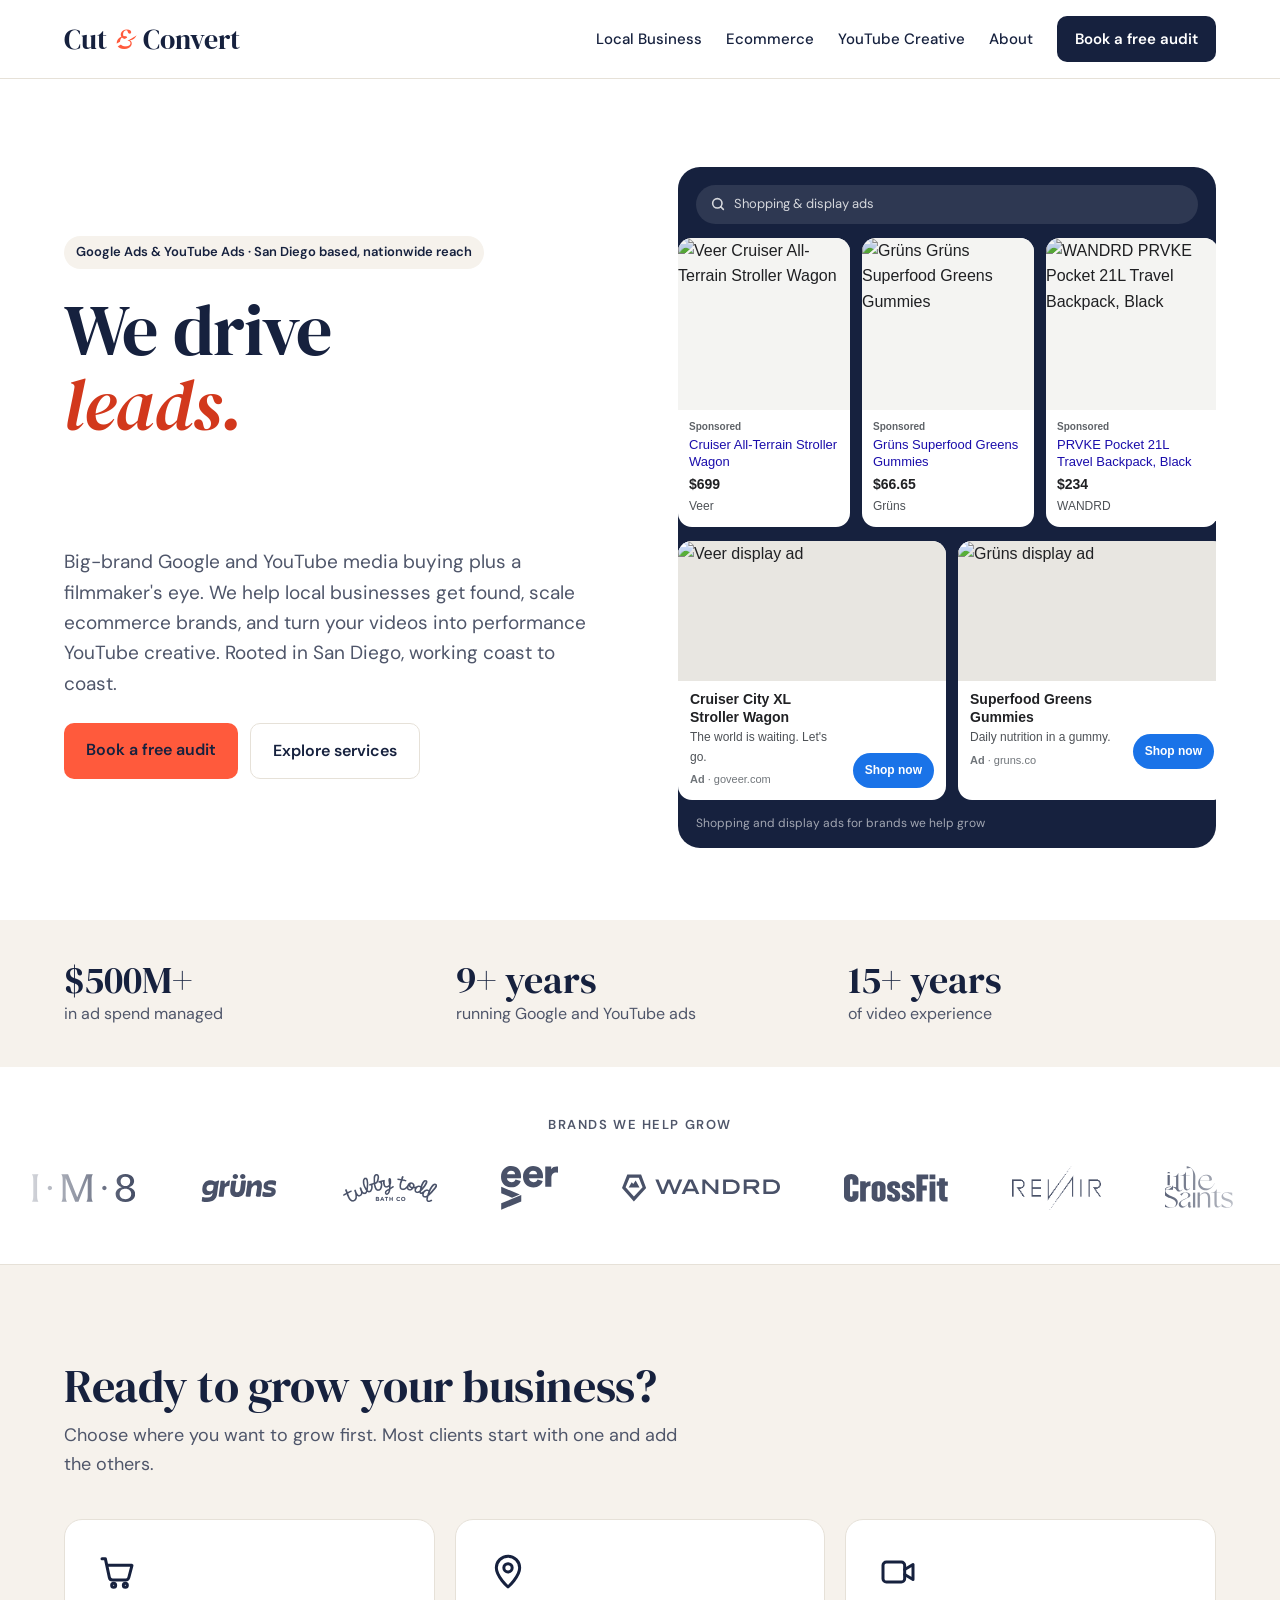
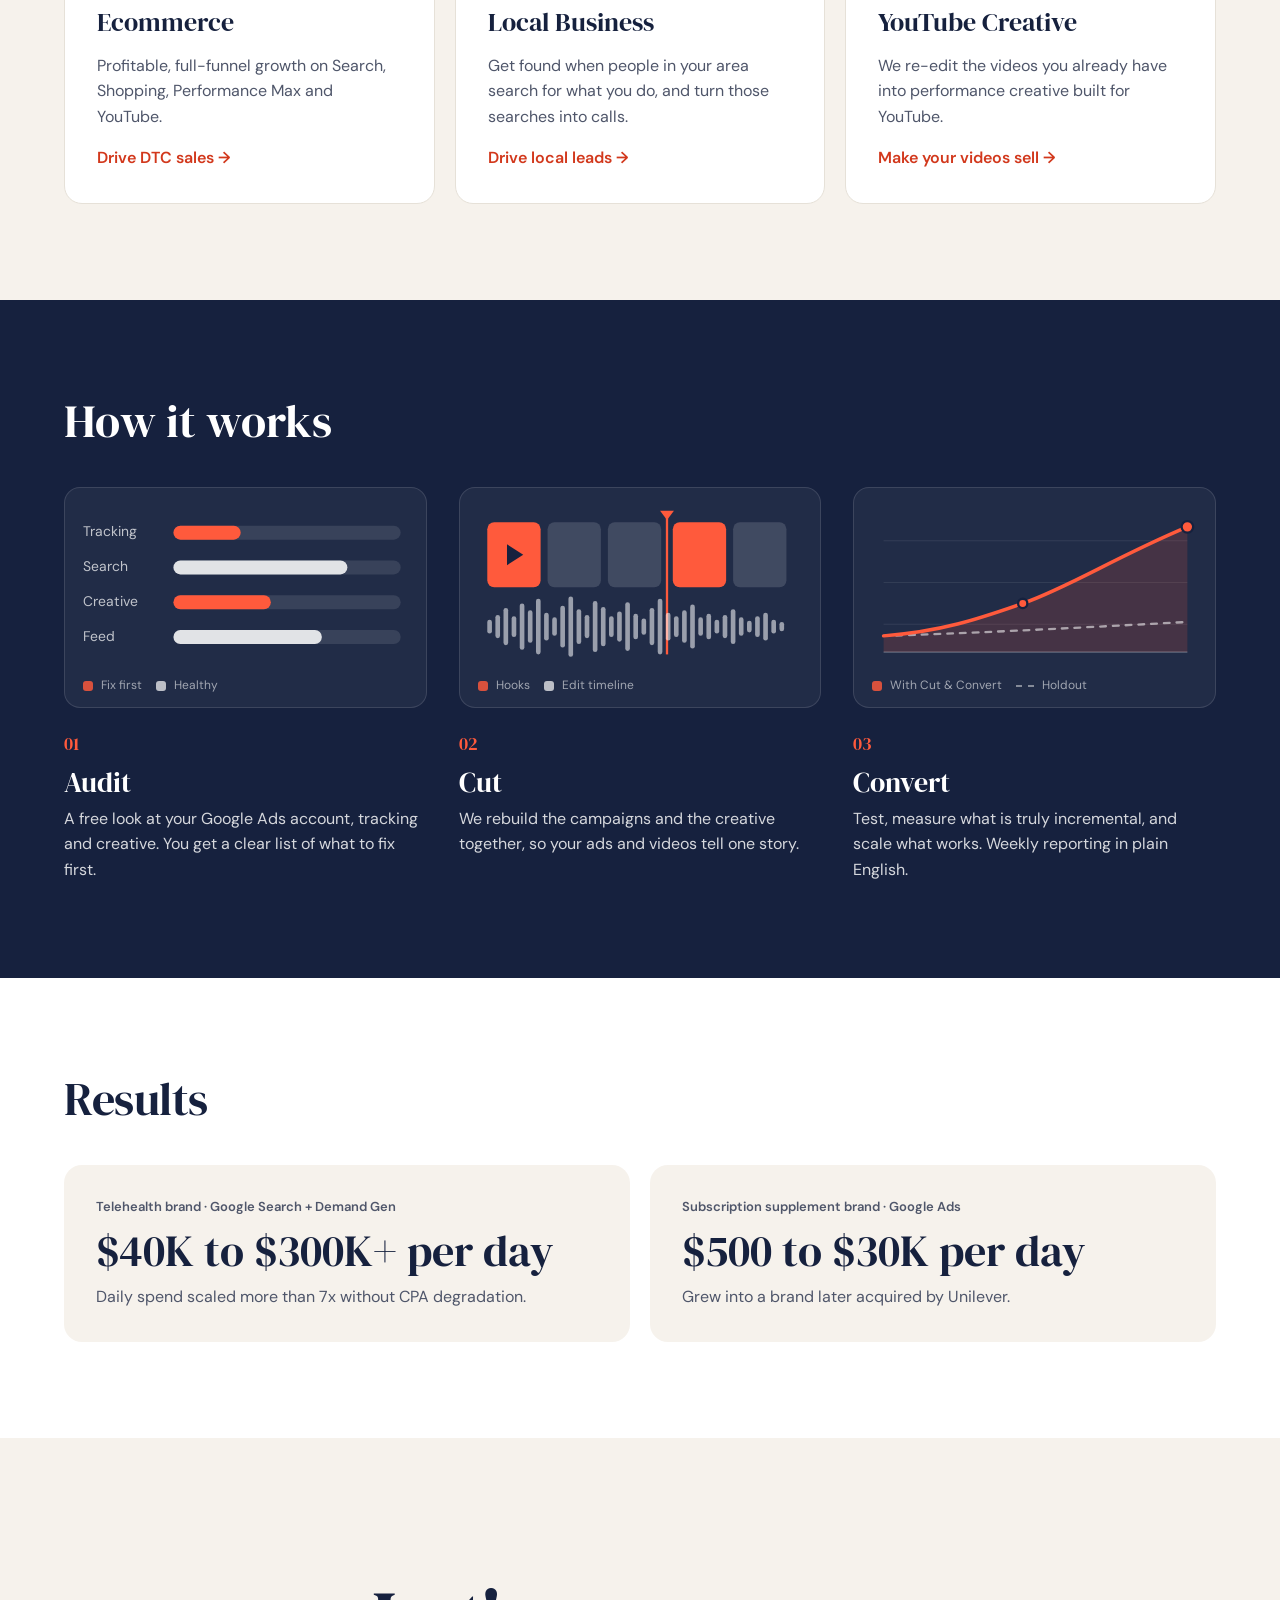
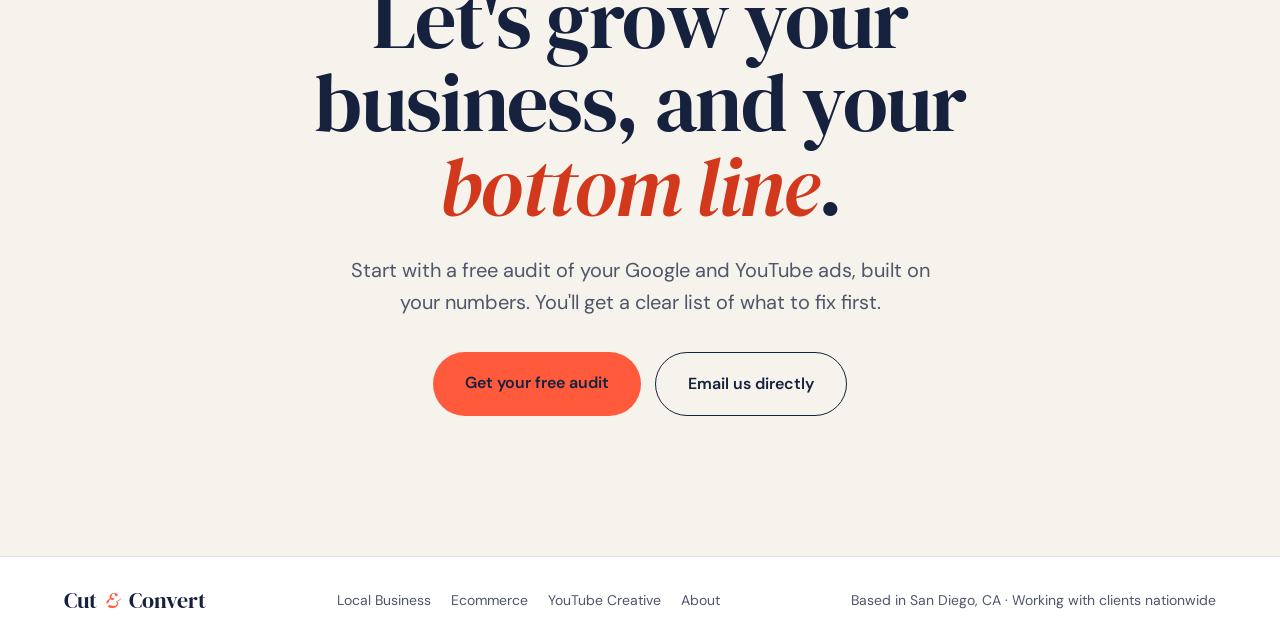
==== commit f62b8d6b: "Homepage lede: call out local, ecommerce and YouTube creative Co-Authored-By: Claude Opus 5.5 <norep" ====
--- a/index.html
+++ b/index.html
@@ -41,7 +41,7 @@
             <span class="rotator-word">performance creative.</span>
           </span>
         </h1>
-        <p class="lede">Big-brand Google and YouTube media buying plus a filmmaker's eye. Rooted in San Diego, growing ecommerce brands and local businesses from coast to coast.</p>
+        <p class="lede">Big-brand Google and YouTube media buying plus a filmmaker's eye. We help local businesses get found, scale ecommerce brands, and turn your videos into performance YouTube creative. Rooted in San Diego, working coast to coast.</p>
         <div class="actions">
           <a class="btn btn-coral" href="/contact/">Book a free audit</a>
           <a class="btn btn-outline" href="#paths">Explore services</a>
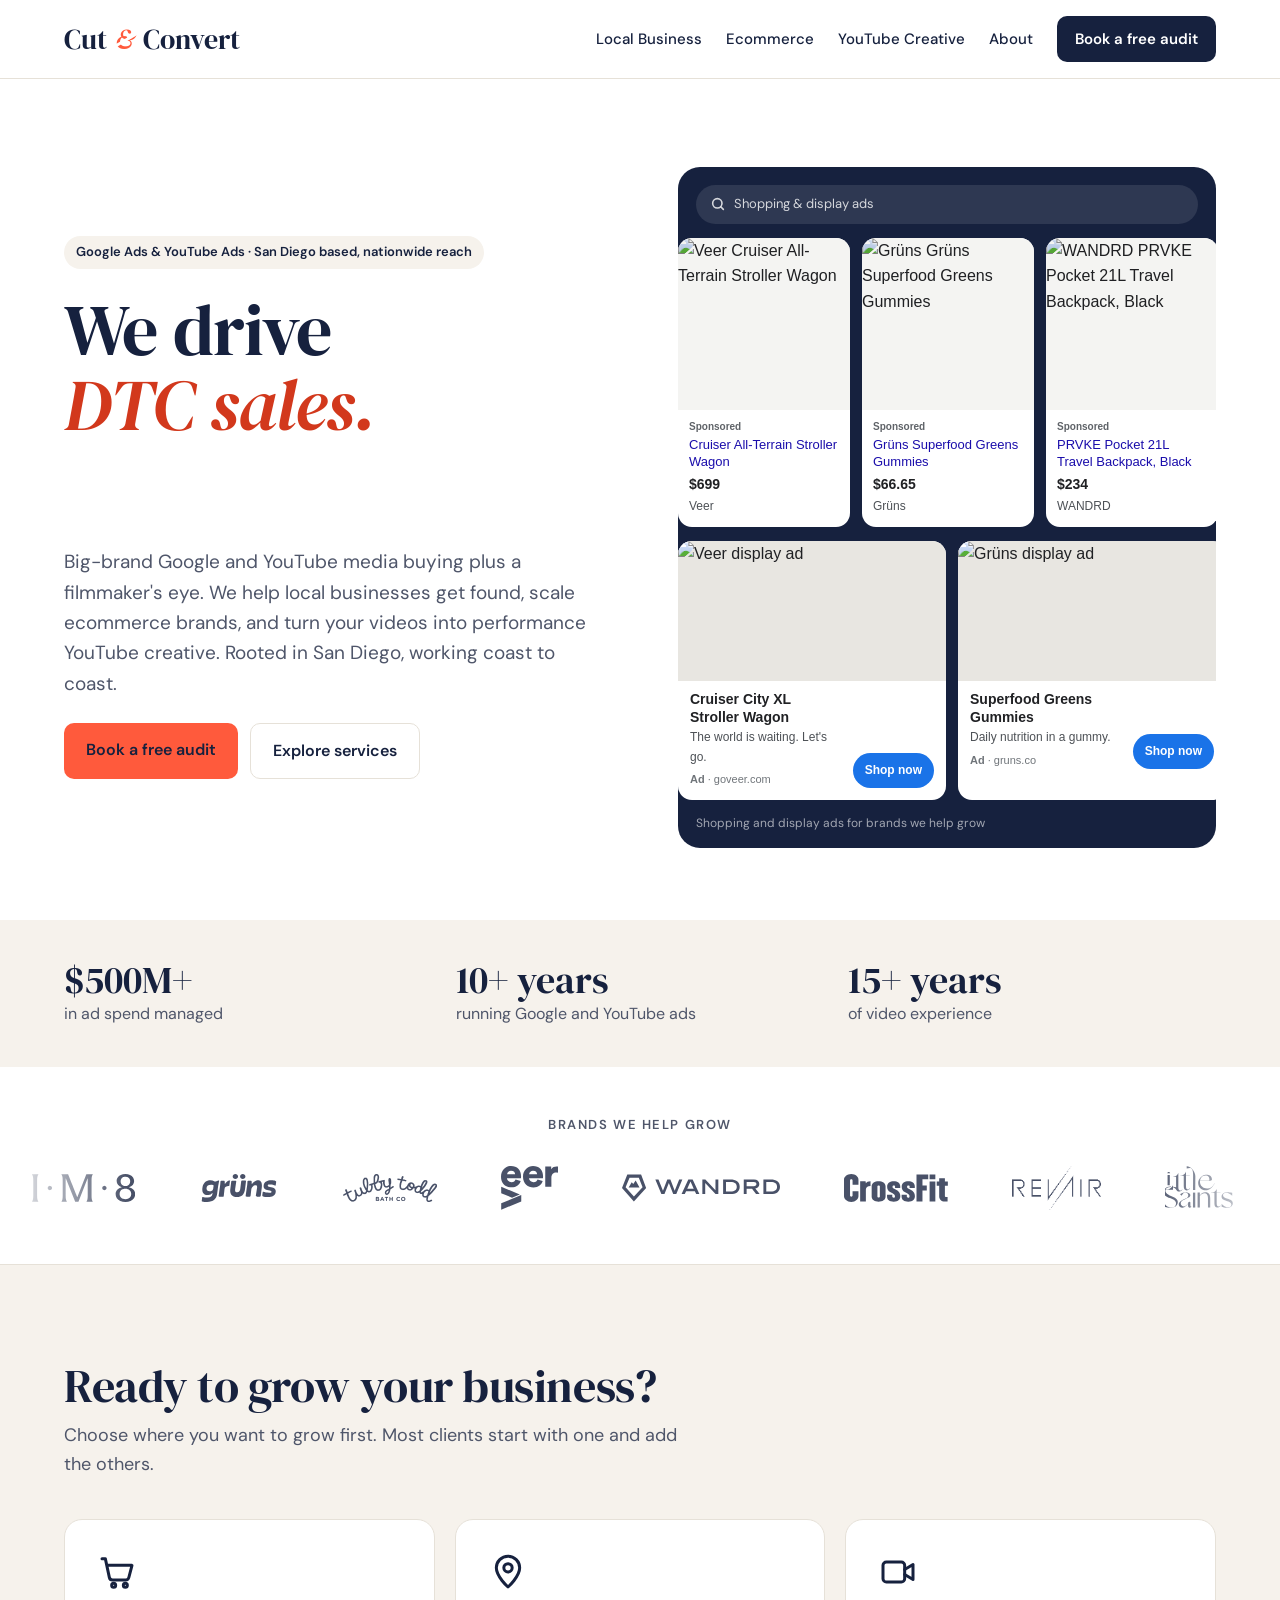
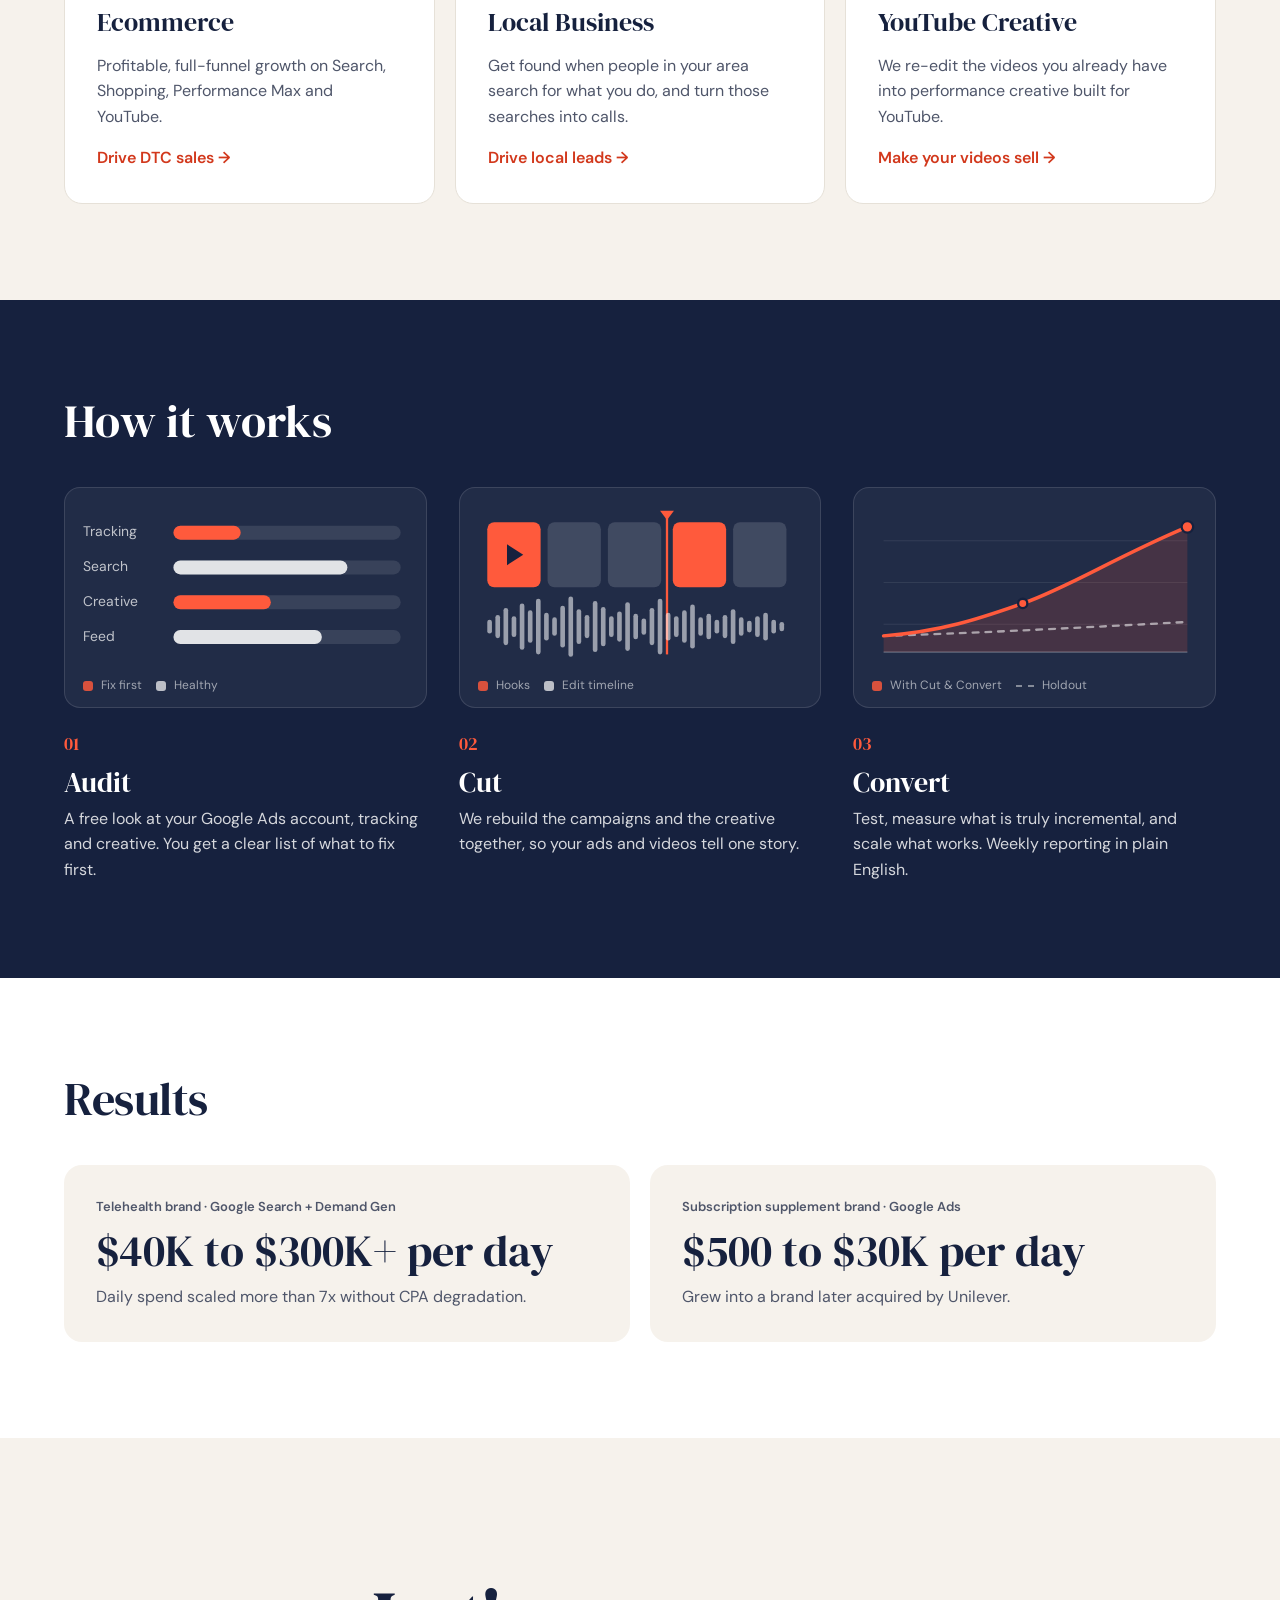
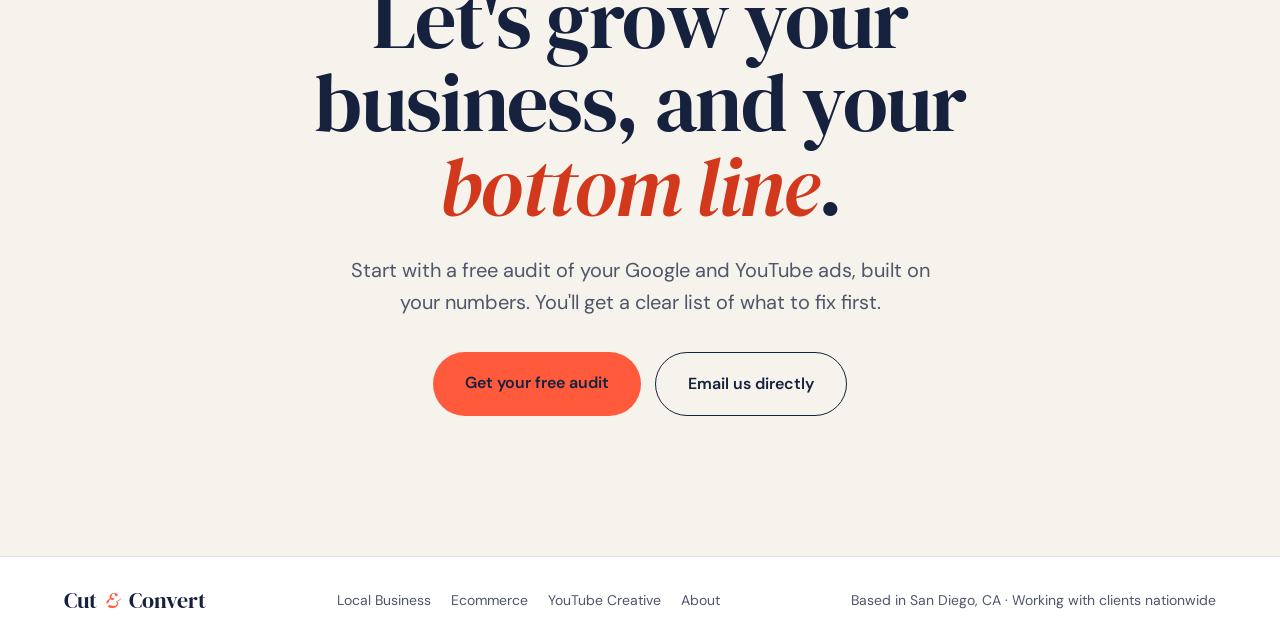
==== commit a1ca9ea7: "Change 9+ years to 10+ years Co-Authored-By: Claude Opus 5.5 <noreply@anthropic.com> Claude-Session:" ====
--- a/index.html
+++ b/index.html
@@ -54,7 +54,7 @@
   <section class="proof" aria-label="Experience">
     <div class="wrap">
       <div><p class="stat">$500M+</p><p class="muted">in ad spend managed</p></div>
-      <div><p class="stat">9+ years</p><p class="muted">running Google and YouTube ads</p></div>
+      <div><p class="stat">10+ years</p><p class="muted">running Google and YouTube ads</p></div>
       <div><p class="stat">15+ years</p><p class="muted">of video experience</p></div>
     </div>
   </section>
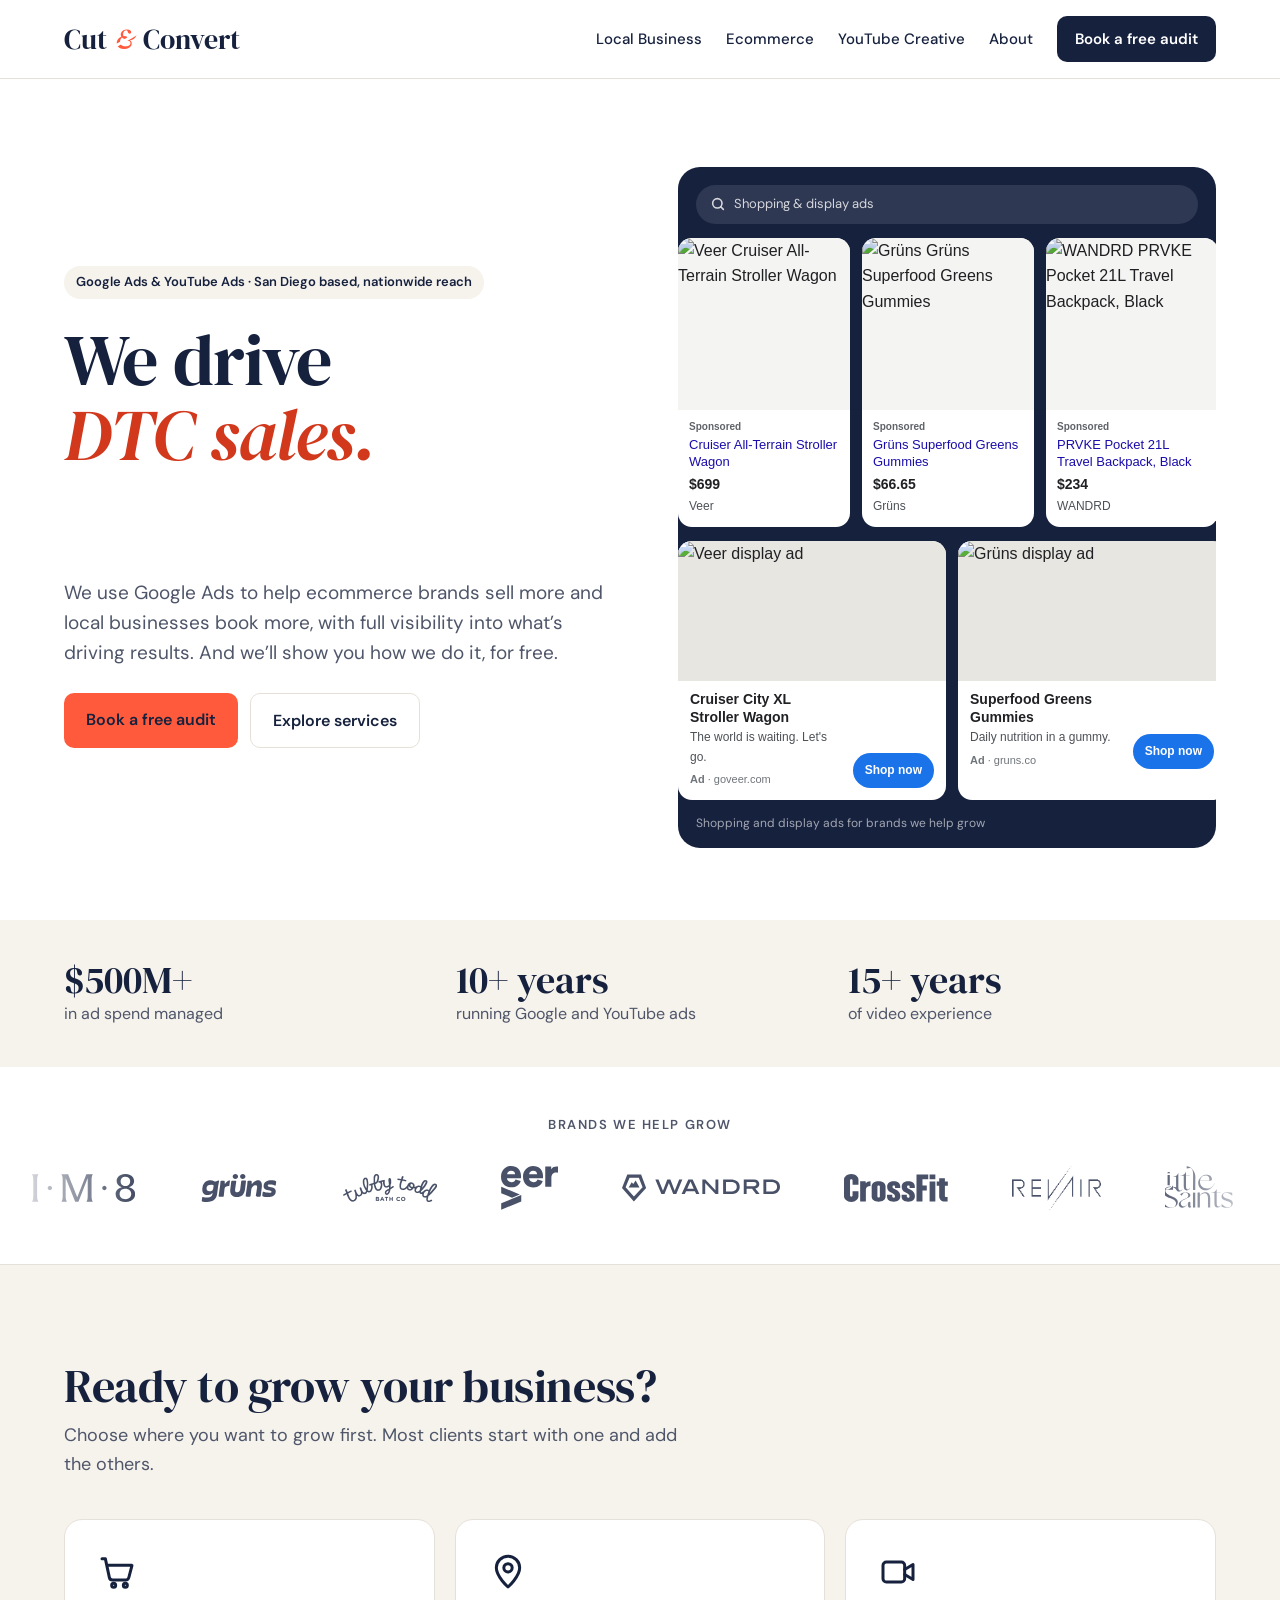
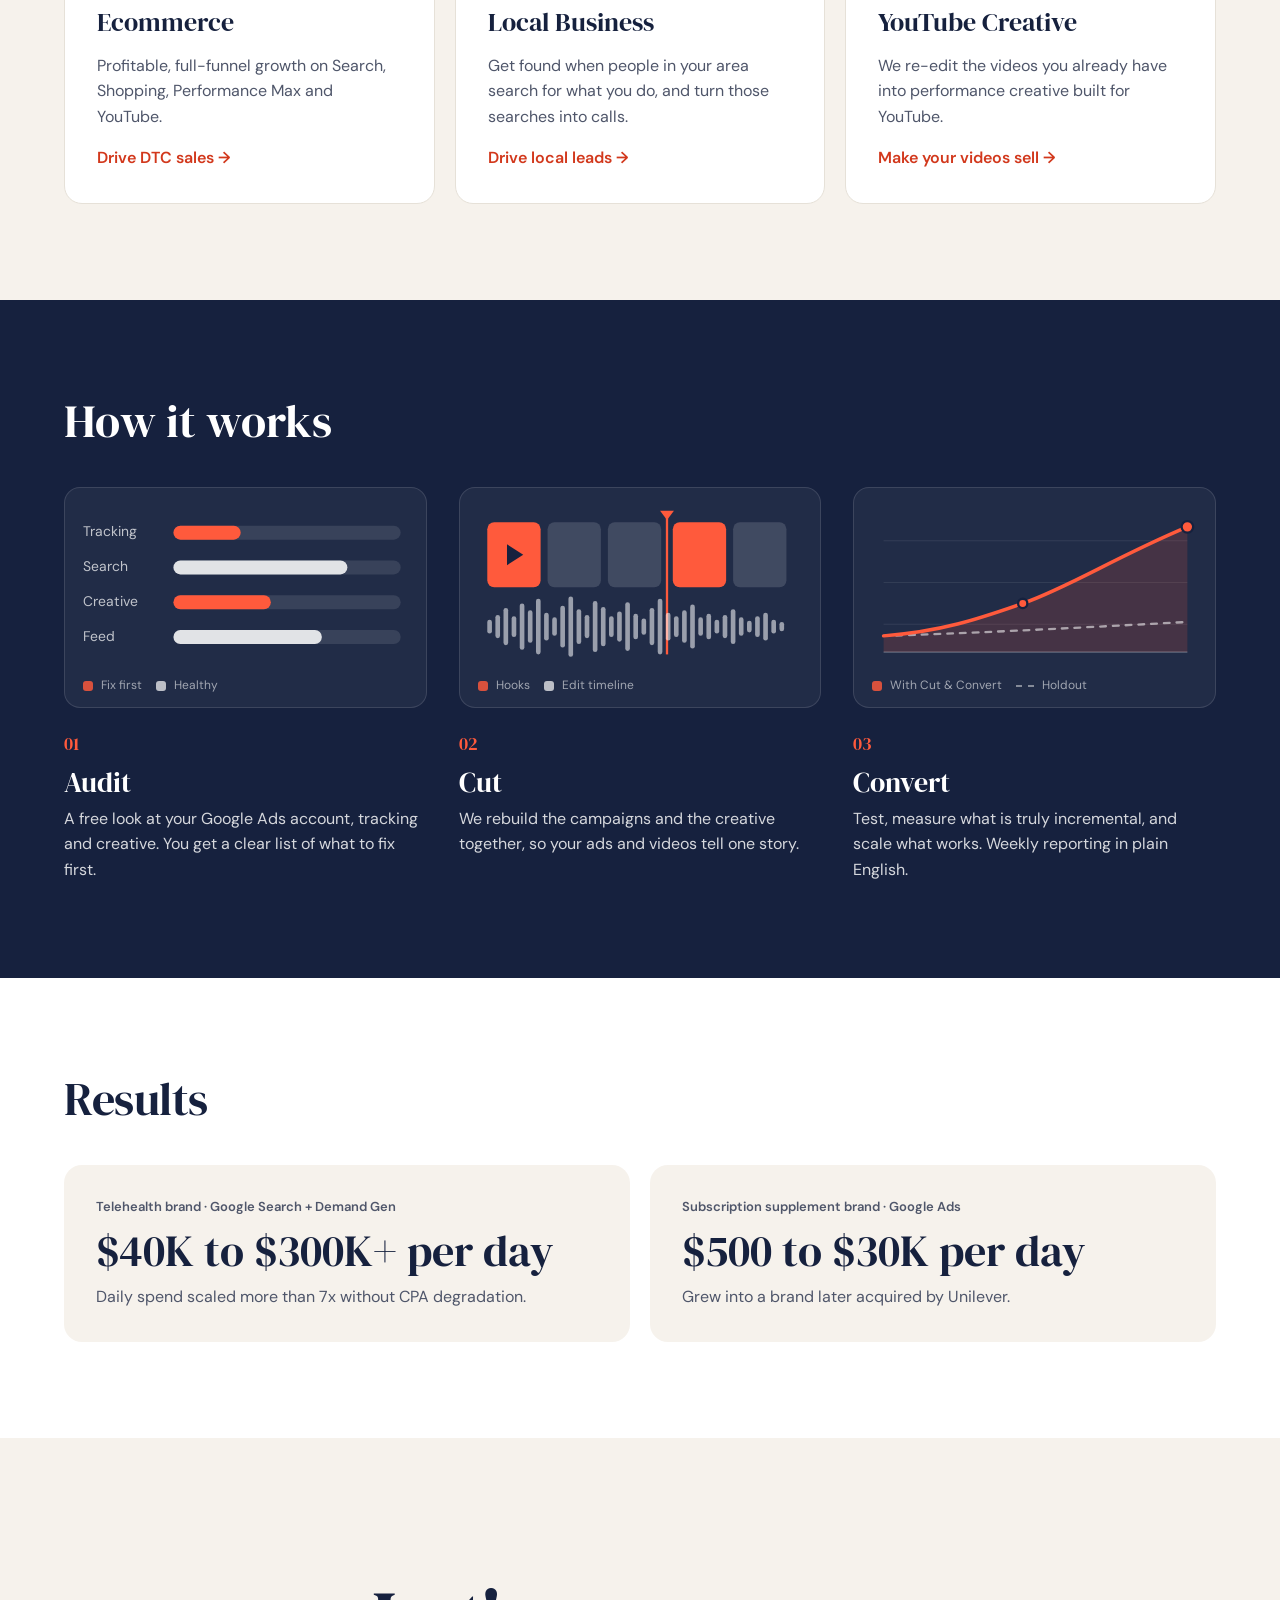
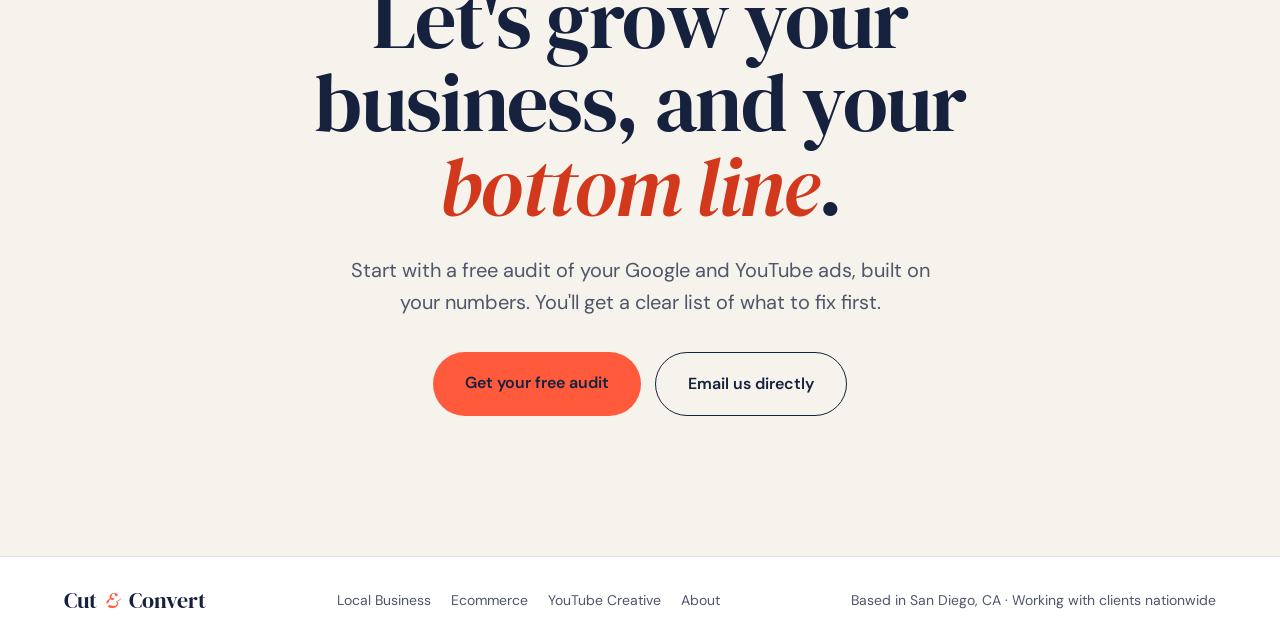
==== commit 3b0631a7: "Homepage lede: new copy Co-Authored-By: Claude Opus 5.5 <noreply@anthropic.com> Claude-Session: http" ====
--- a/index.html
+++ b/index.html
@@ -41,7 +41,7 @@
             <span class="rotator-word">performance creative.</span>
           </span>
         </h1>
-        <p class="lede">Big-brand Google and YouTube media buying plus a filmmaker's eye. We help local businesses get found, scale ecommerce brands, and turn your videos into performance YouTube creative. Rooted in San Diego, working coast to coast.</p>
+        <p class="lede">We use Google Ads to help ecommerce brands sell more and local businesses book more, with full visibility into what’s driving results. And we’ll show you how we do it, for free.</p>
         <div class="actions">
           <a class="btn btn-coral" href="/contact/">Book a free audit</a>
           <a class="btn btn-outline" href="#paths">Explore services</a>
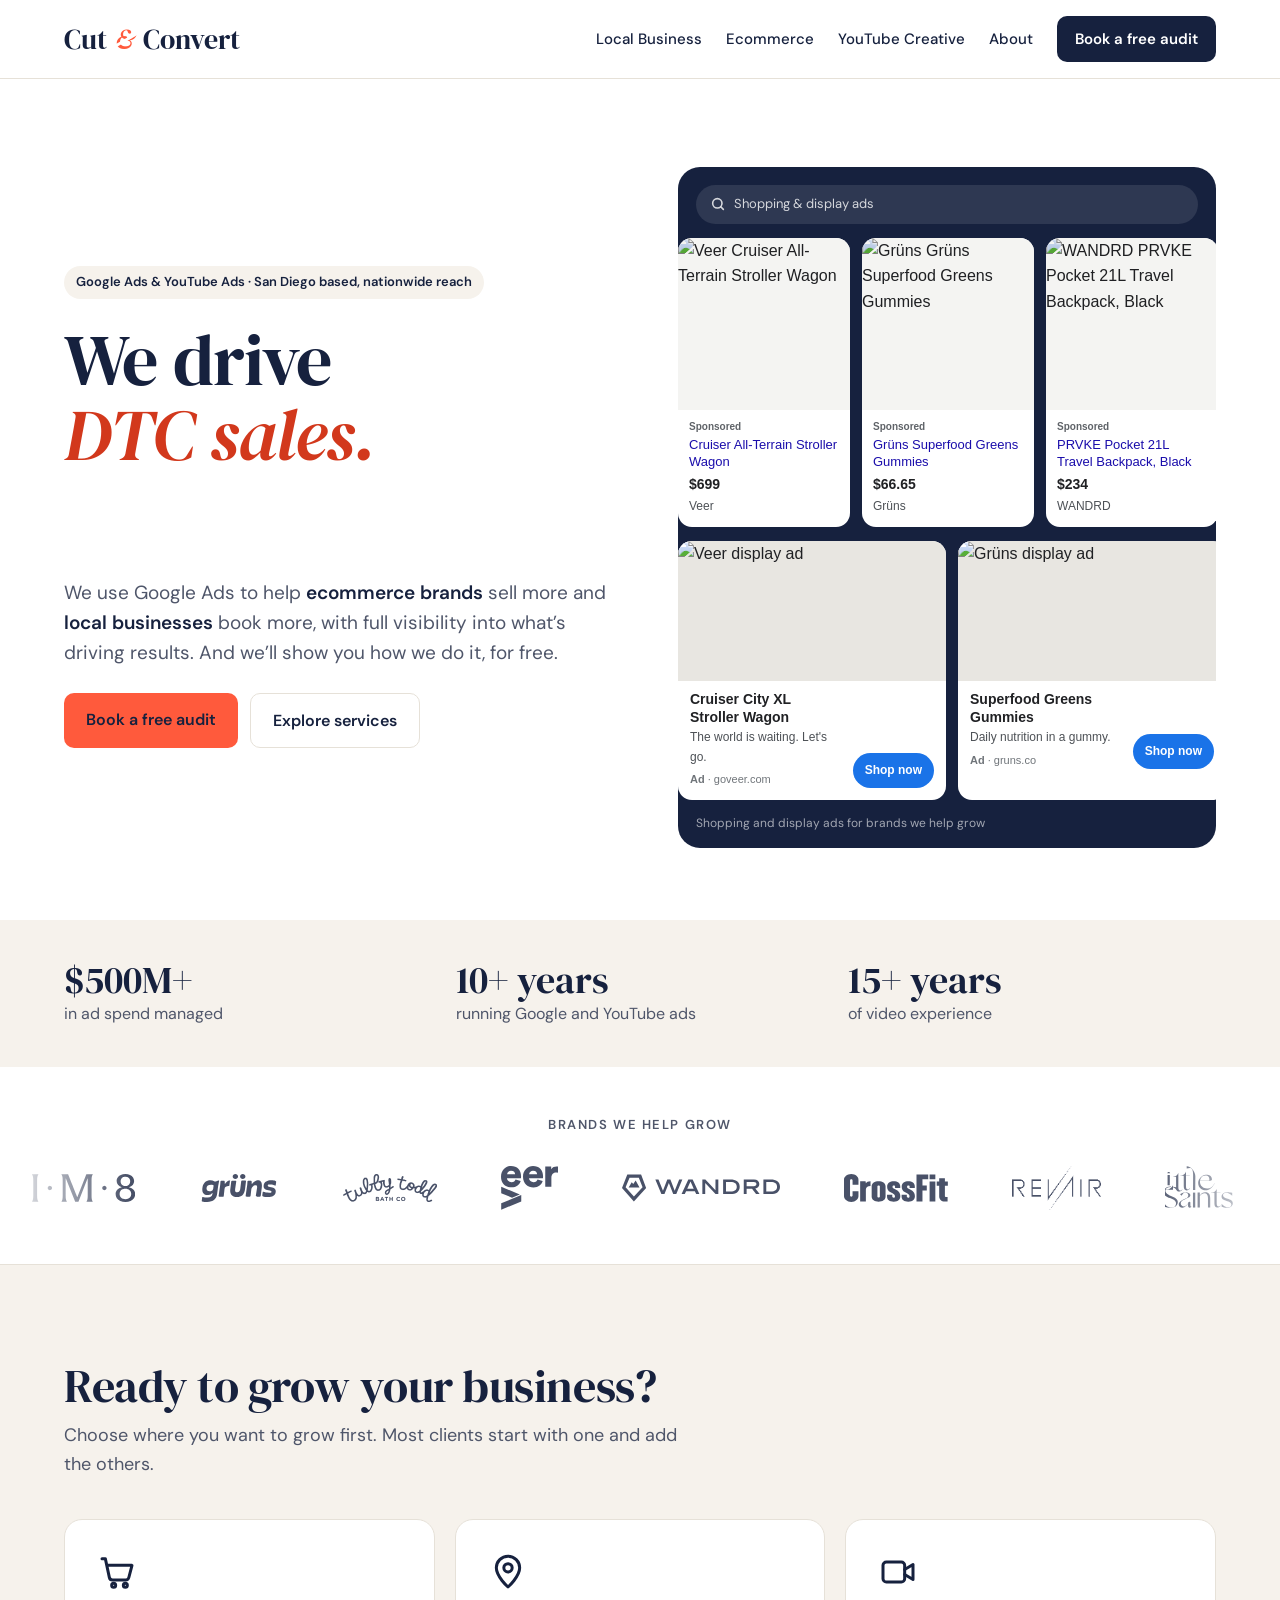
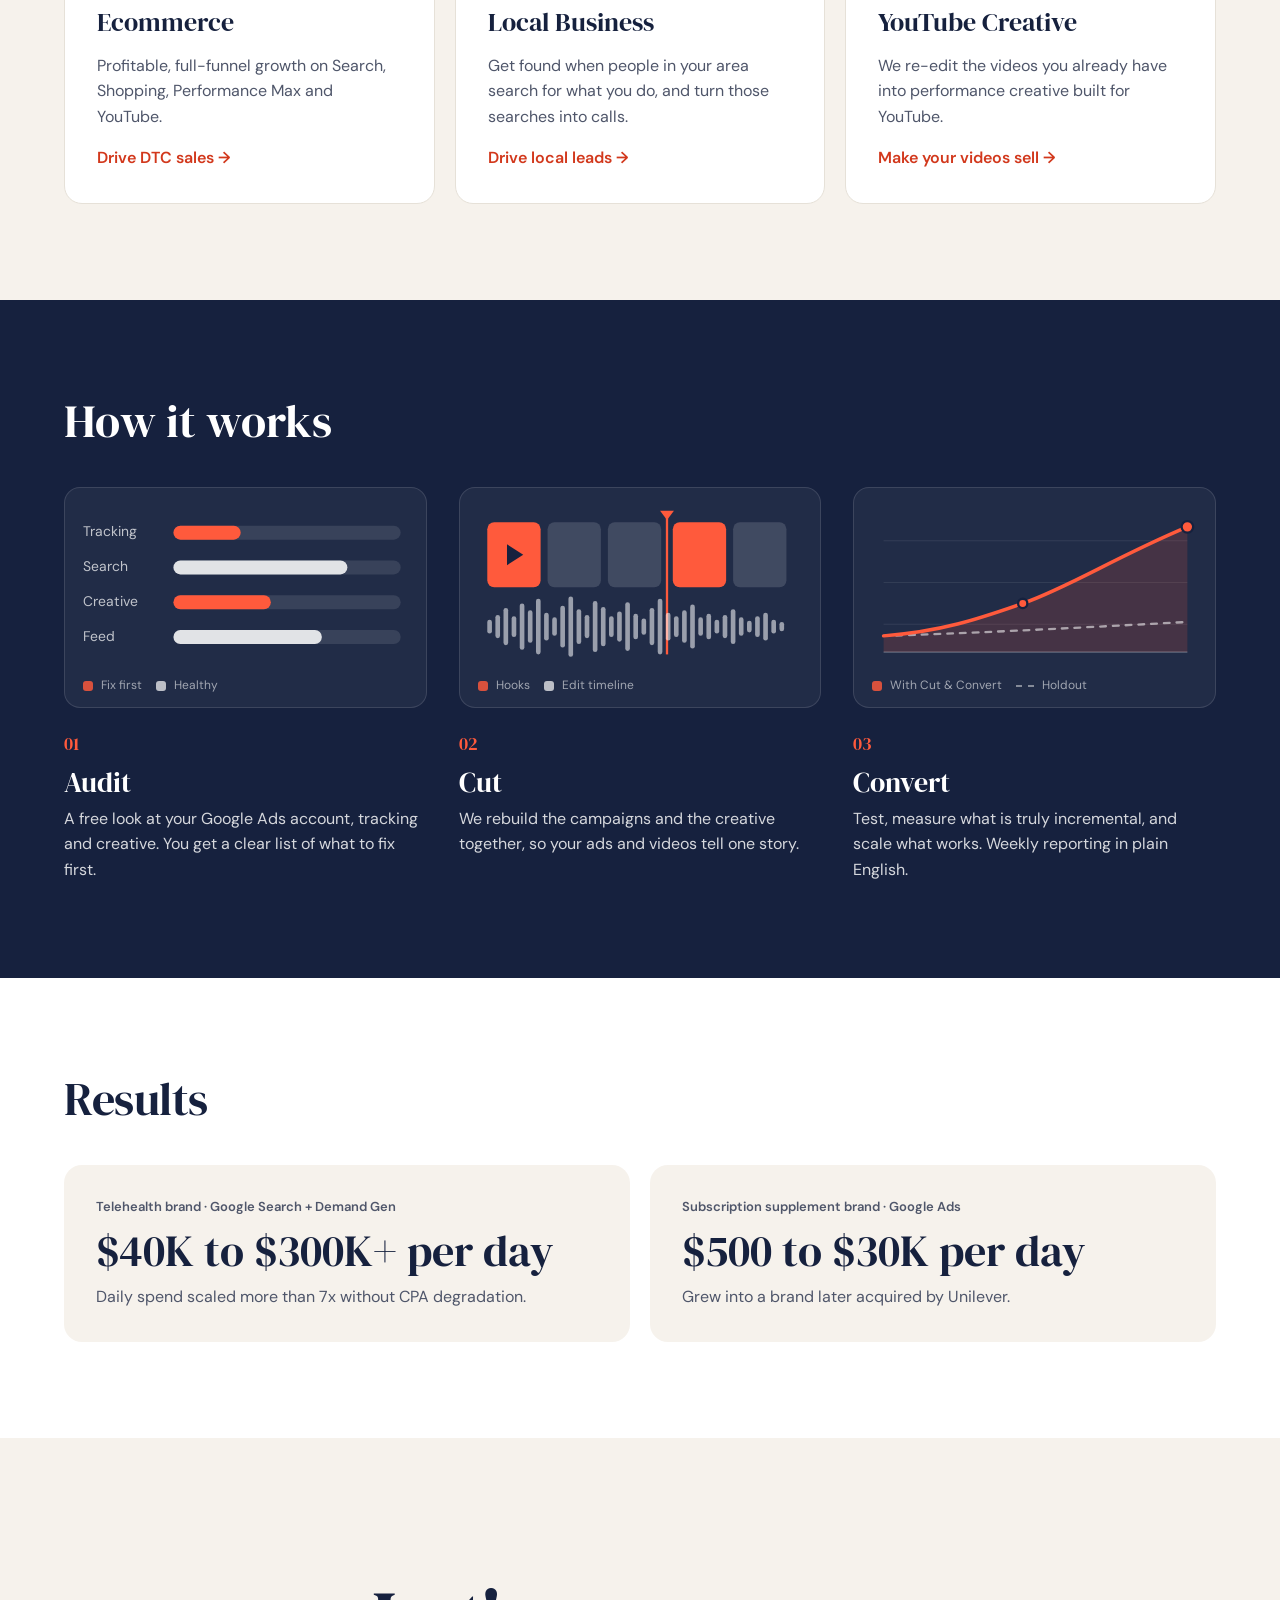
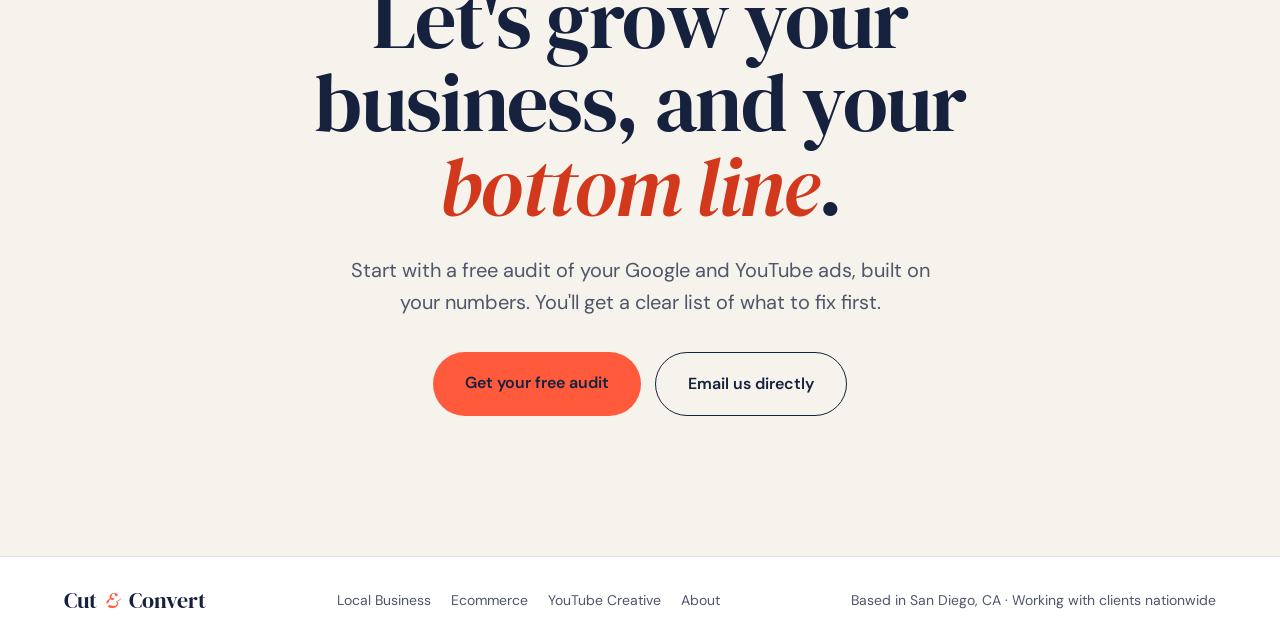
==== commit 802ebfbb: "Local page: add local client logos; bold ecommerce/local on homepage Co-Authored-By: Claude Opus 5.5" ====
--- a/index.html
+++ b/index.html
@@ -10,7 +10,7 @@
   <link rel="preconnect" href="https://fonts.googleapis.com">
   <link rel="preconnect" href="https://fonts.gstatic.com" crossorigin>
   <link href="https://fonts.googleapis.com/css2?family=DM+Serif+Display:ital@0;1&family=DM+Sans:wght@400;500;600&display=swap" rel="stylesheet">
-  <link rel="stylesheet" href="/style.css?v=5fb33b55">
+  <link rel="stylesheet" href="/style.css?v=d0005946">
 </head>
 <body>
 <header class="site-header">
@@ -41,7 +41,7 @@
             <span class="rotator-word">performance creative.</span>
           </span>
         </h1>
-        <p class="lede">We use Google Ads to help ecommerce brands sell more and local businesses book more, with full visibility into what’s driving results. And we’ll show you how we do it, for free.</p>
+        <p class="lede">We use Google Ads to help <strong>ecommerce brands</strong> sell more and <strong>local businesses</strong> book more, with full visibility into what’s driving results. And we’ll show you how we do it, for free.</p>
         <div class="actions">
           <a class="btn btn-coral" href="/contact/">Book a free audit</a>
           <a class="btn btn-outline" href="#paths">Explore services</a>
--- a/style.css
+++ b/style.css
@@ -528,3 +528,19 @@
 .feed-arrow { width: 22px; align-self: center; color: var(--coral-text); }
 .feed-demo figcaption { font-family: var(--sans); font-size: 12px; color: var(--muted); text-align: center; }
 .feed-cards { grid-template-columns: repeat(auto-fit, minmax(230px, 1fr)); }
+
+/* Local page: client logo row */
+.local-logos { border-bottom: 1px solid var(--line); background: var(--white); }
+.local-logos .wrap { padding-top: 40px; padding-bottom: 44px; display: flex; flex-direction: column; align-items: center; gap: 24px; }
+.local-logo-row { list-style: none; margin: 0; padding: 0; display: flex; flex-wrap: wrap; align-items: center; justify-content: center; gap: 28px 64px; }
+.local-logo-row li { display: flex; align-items: center; height: 60px; }
+.local-logo-row img { height: 56px; width: auto; opacity: .8; }
+.local-logo-row img.wide { height: 28px; }
+.local-logo-row img.mid { height: 40px; }
+.hero .lede strong { color: var(--ink); font-weight: 600; }
+@media (max-width: 700px) {
+  .local-logo-row { gap: 22px 36px; }
+  .local-logo-row img { height: 46px; }
+  .local-logo-row img.wide { height: 22px; }
+  .local-logo-row img.mid { height: 32px; }
+}
